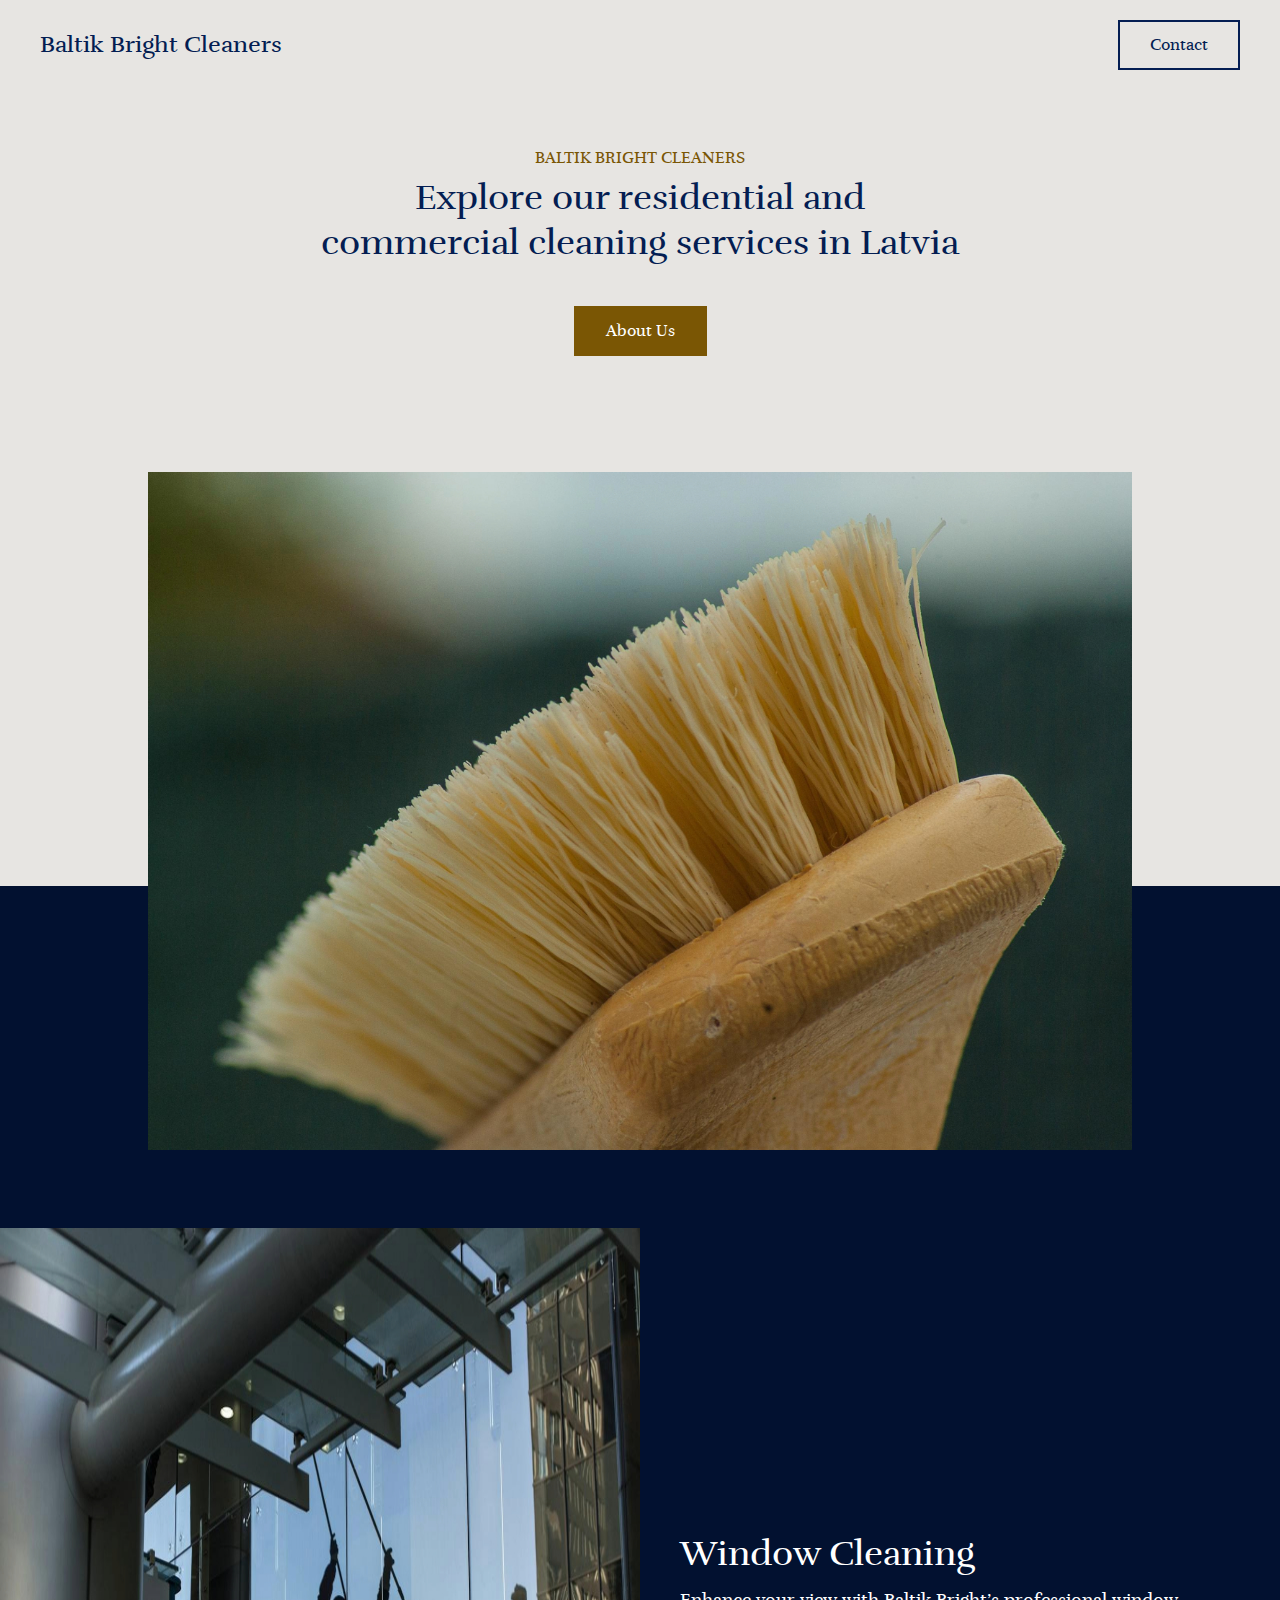
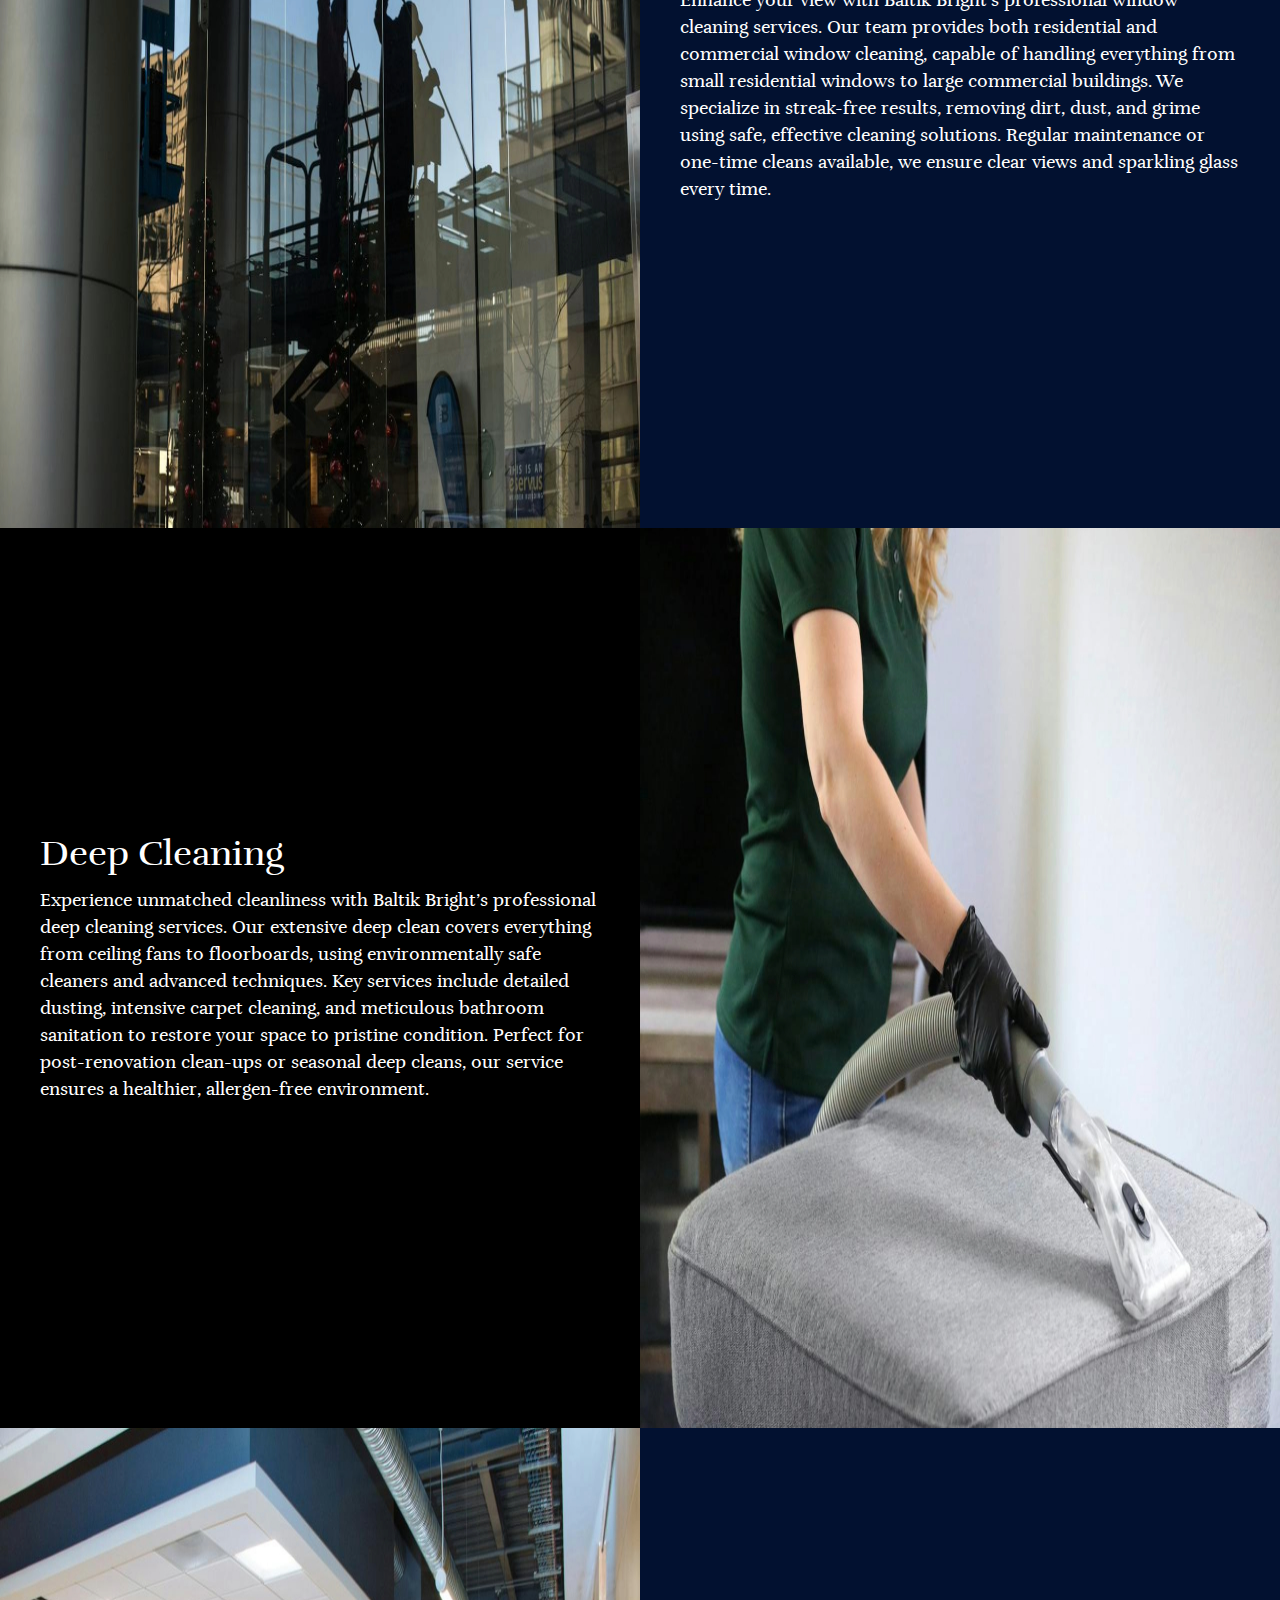
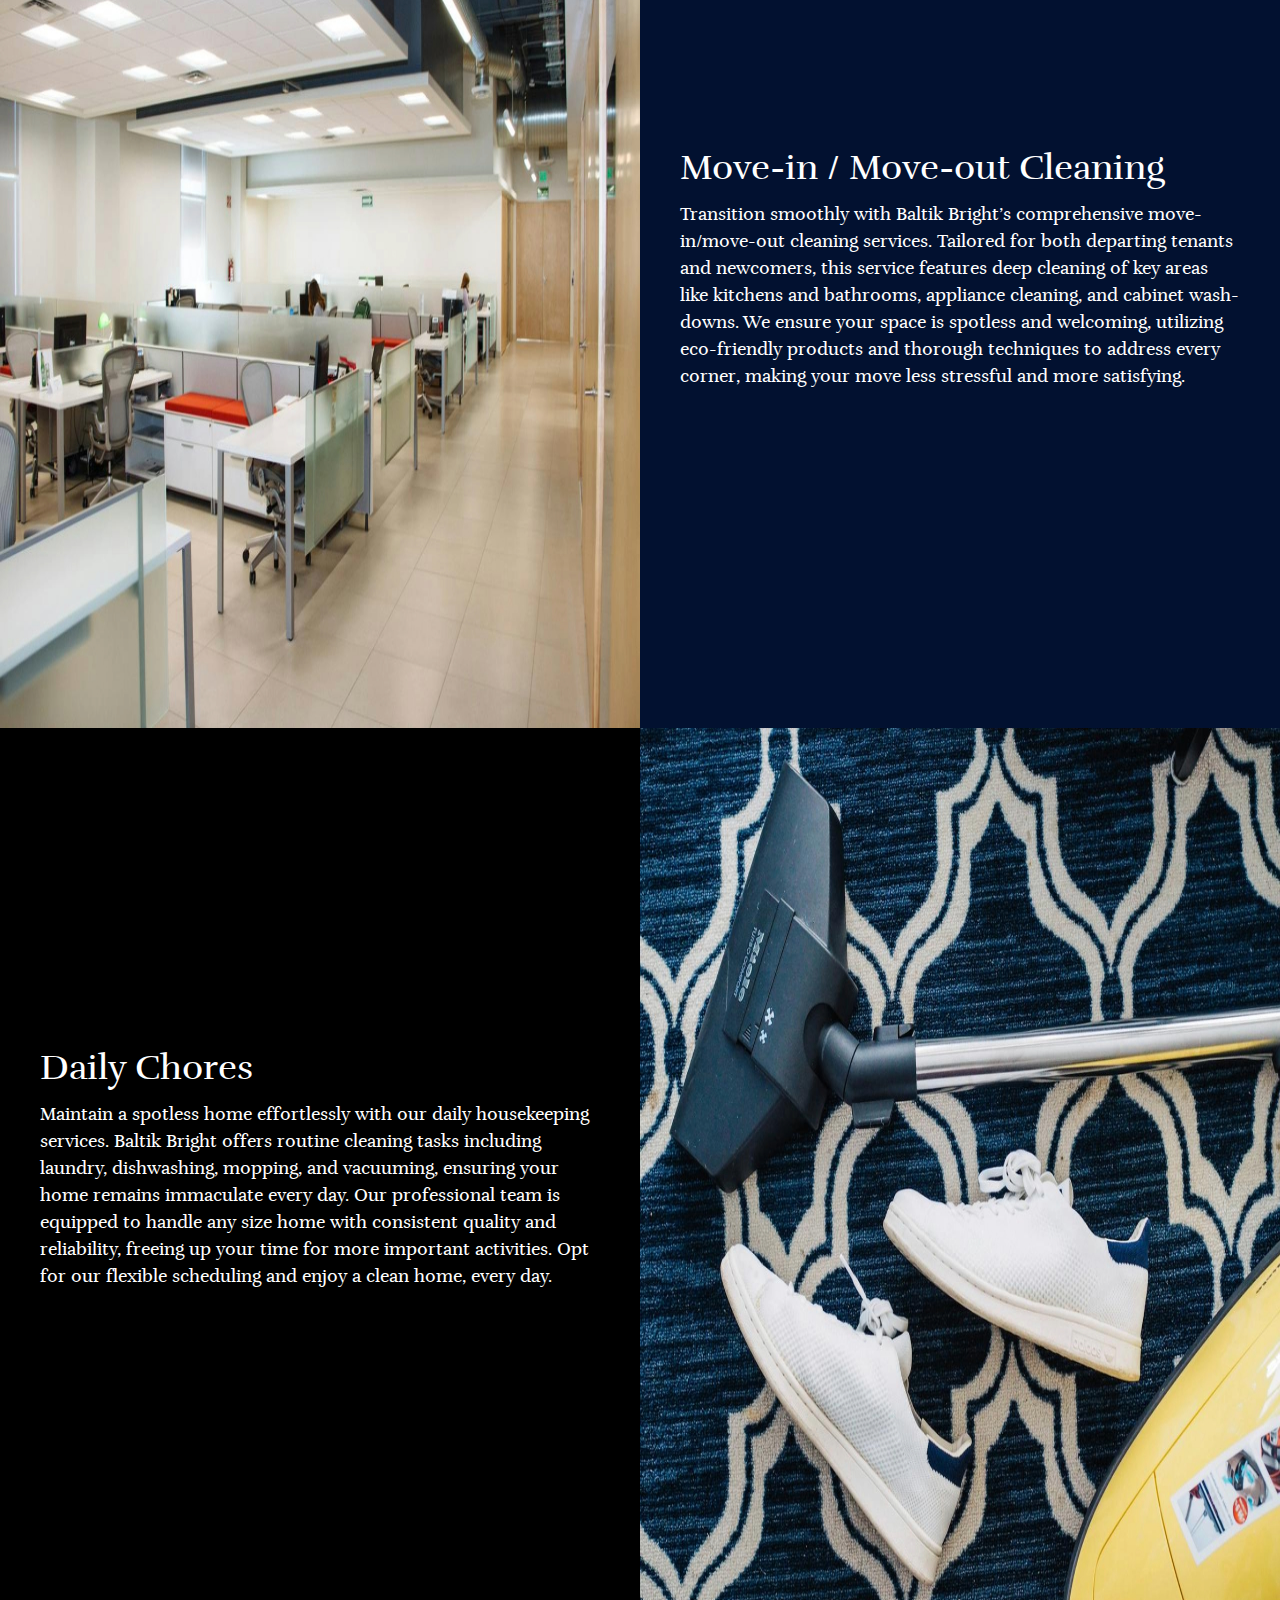
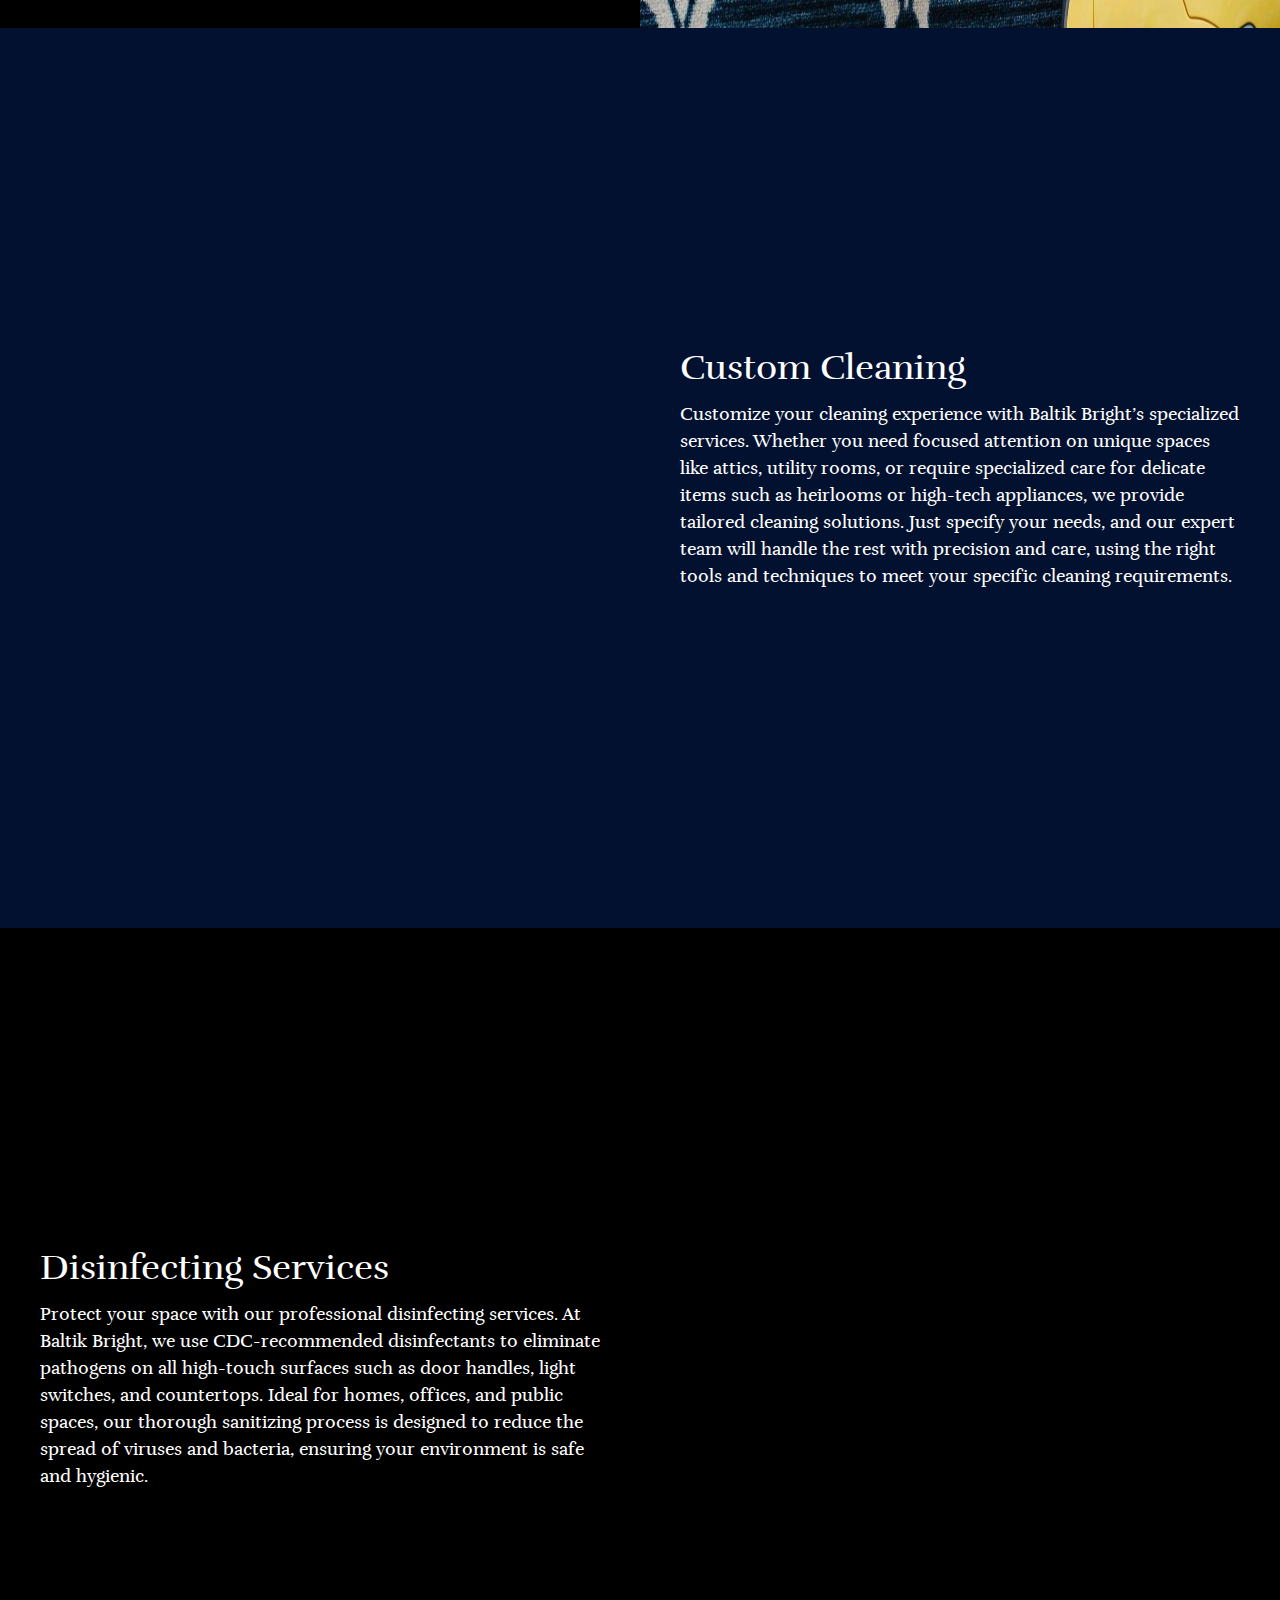
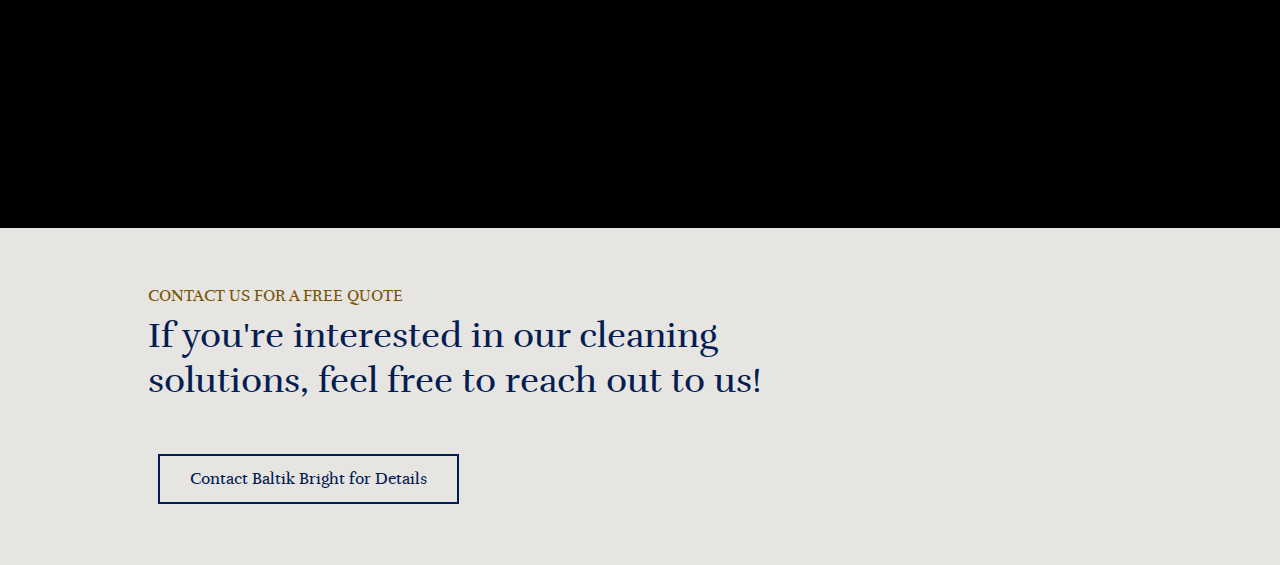
==== index.html @ 41fa0182 "complete rework of selected target page" ====
<!DOCTYPE html>
<html lang="en">
<head>
  <meta http-equiv="Content-Type" content="text/html; charset=UTF-8">
  <meta http-equiv="X-UA-Compatible" content="IE=edge">
  <meta http-equiv="Content-Language" content="en">
  <meta name="viewport" content="width=device-width">
  <meta content="origin-when-cross-origin" name="referrer">
  <title>Baltik Bright Cleaners | Professional Cleaning Services in Latvia</title>
  <meta name="title" content="Baltik Bright Cleaners | Professional Cleaning Services in Latvia">
  <script src="https://code.jquery.com/jquery-3.7.1.min.js"
  integrity="sha256-/JqT3SQfawRcv/BIHPThkBvs0OEvtFFmqPF/lYI/Cxo=" crossorigin="anonymous"></script>
  <link rel="preload" href="./assets/css/site.css" as="style" />
  <link rel="stylesheet" href="./assets/css/site.css">
  <link rel="icon" href="./assets/favicon.ico" type="image/x-icon" />
  <script defer src="./assets/js/site.js"></script>
  <meta name="google-site-verification" content="8Gjy93G_Ym1bhTqRENPbor1bD1N_8mtIC3icTeVV71g" />
</head>
<body class="has-fixed-nav is-banner-in">
  <div id="sb-navigation" class="">
    <section
      class="sb-section sb-section-opt-light option-nav-shadow option-nav-link-hover-minimal option-nav-fixed option-nav-links-display-right optio-button-none"
      style="transform: none; top: 0px;">

      <div class="container-fluid sb-container-fluid sb-container">
        <div class="row sb-row sb-row-opt-padding-top-none sb-row-opt-padding-bottom-none sb-row-opt-center">
          <div class="sb-column col-xs-12 col-sm-12 col-md-12 col-lg-12 col-xl-12 col-xs-offset-0 col-sm-offset-0 col-md-offset-0 col-lg-offset-0 col-xl-offset-0 sb-component-simple-top-nav">
            <div class="sb-column-content ">
              <div class="wrapper sb-top-header items-can-collapse">
                <a class="sb-top-header__brand brand" href="./" rel="nofollow">Baltik Bright Cleaners</a>

                <nav aria-label="Main" class="sb-top-header__nav sb-nav">
                  <ul class="sb-nav__list">
                    <li class="sb-nav__item sb-nav__btn  ">
                      <a class=" sb-link sb-button sb-button--nav " href="./contact" target="" rel="nofollow">Contact</a>
                    </li>
                  </ul>
                </nav>
              </div>
            </div>
          </div>
        </div>
      </div>
    </section>
  </div>
  <div id="sb-page-structure">
    <section id="home" class="sb-section sb-section-opt-light has-background option-section-hero option-width-8col option-order-title-subtitle-text-cta-image option-align-center option-section-background-overlay-30-bottom option-section-background-hide option-imagesize-lg option-image-width-12col option-imagecrop-rectangle-landscape-half">
      <div class="sb-background baltik-bg"></div>
      <div class="container sb-container-fixed sb-container">
        <div class="row sb-row sb-row-opt-padding-top-large sb-row-opt-padding-bottom-large sb-row-opt-center">
          <div class="sb-column col-xs-12 col-sm-12 col-md-12 col-lg-12 col-xl-12 col-xs-offset-0 col-sm-offset-0 col-md-offset-0 col-lg-offset-0 col-xl-offset-0 sb-component-text-image-vertical">
            <div class="sb-column-content ">
              <p></p>
              <div class="sb-text-image-vertical sb-section-alignable">
                <div class="sb-text-image-vertical__content">
                  <div class="sb-section-title option-width sb-text-image-vertical__content-title aos-init aos-animate">Baltik Bright Cleaners</div>
                  <h1 class="sb-section-subtitle option-width sb-text-image-vertical__content-subtitle aos-init aos-animate">
                    Explore our residential and commercial cleaning services in Latvia
                  </h1>
                  <img class="testing aos-init aos-animate"
                  alt="Up-close of bristles on a wooden brush"
                  loading="lazy"
                  src="./assets/img/brush-1600.webp"
                  srcset="
                  ./assets/img/brush-375.webp 375w,
                  ./assets/img/brush-640.webp 640w,
                  ./assets/img/brush-768.webp 768w,
                  ./assets/img/brush-1024.webp 1024w,
                  ./assets/img/brush-1366.webp 1366w,
                  ./assets/img/brush-1600.webp 1600w
                  ">
                  </img>

                  <div class="sb-text-image-vertical__content-cta">
                    <div class="sb-cta-wrapper sb-section-alignable ">
                      <span class="aos-init aos-animate">
                        <a class="sb-cta-wrapper__btn sb-button sb-button--primary" href="./about" rel=" " target="">
                          About Us
                        </a>
                      </span>
                    </div>
                  </div>
                </div>
              </div>
            </div>
          </div>
        </div>
      </div>
    </section>
    <section id="window-cleaning"
      class="sb-section sb-section-opt-dark option-align-left option-section-background-hide sb-split-text-image-section option-image-width-6col option-width-12col"
      style="min-height: 100vh;">
      <div class="container-fluid sb-container-fluid sb-container">
        <div class="row sb-row sb-row-opt-padding-top-none sb-row-opt-padding-bottom-none sb-row-opt-center">
          <div
            class="sb-column col-xs-12 col-sm-12 col-md-12 col-lg-12 col-xl-12 col-xs-offset-0 col-sm-offset-0 col-md-offset-0 col-lg-offset-0 col-xl-offset-0 sb-component-split-text-image">
            <div class="sb-column-content ">
              <p>
              </p>
              <div class="sb-split-text-image">
                <div class="sb-split-text-image__content">
                  <div class="sb-split-text-image__body option-width sb-section-alignable">
                    <h2 class="sb-subtitle sb-split-text-image__content-subtitle">
                      Window Cleaning
                    </h2>
                    <div class="sb-split-text-image__content-paragraph">
                      <p>Enhance your view with Baltik Bright’s professional window cleaning services. Our team provides both residential and commercial window cleaning, capable of handling everything from small residential windows to large commercial buildings. We specialize in streak-free results, removing dirt, dust, and grime using safe, effective cleaning solutions. Regular maintenance or one-time cleans available, we ensure clear views and sparkling glass every time.
                      </p>
                    </div>
                    <div class="sb-cta-wrapper sb-section-alignable sb-btn-full-width">
                    </div>
                  </div>
                </div>
                <div class="sb-split-text-image__image">
                  <img class="card-img"
                  alt="Window cleaners working on a suspended platform outside a modern glass building"
                  loading="lazy"
                  src="./assets/img/window-1600.webp"
                  srcset="
                  ./assets/img/window-375.webp 375w,
                  ./assets/img/window-640.webp 640w,
                  ./assets/img/window-768.webp 768w,
                  ./assets/img/window-1024.webp 1024w,
                  ./assets/img/window-1366.webp 1366w,
                  ./assets/img/window-1600.webp 1600w
                  ">
                </div>
              </div>
            </div>
          </div>
        </div>
      </div>
    </section>
    <section id="deep-cleaning"
      class="sb-section sb-section-opt-dark option-align-left option-section-background-hide sb-split-text-image-section option-image-width-6col option-width-12col"
      style="min-height: 100vh;">
      <div class="container-fluid sb-container-fluid sb-container">
        <div class="row sb-row sb-row-opt-padding-top-none sb-row-opt-padding-bottom-none sb-row-opt-center">
          <div
            class="sb-column col-xs-12 col-sm-12 col-md-12 col-lg-12 col-xl-12 col-xs-offset-0 col-sm-offset-0 col-md-offset-0 col-lg-offset-0 col-xl-offset-0 sb-component-split-text-image">
            <div class="sb-column-content ">
              <p>
              </p>
              
              <div class="sb-split-text-image__image">
                <img class="card-img"
                  alt="Woman vacuuming a gray ottoman with a handheld upholstery cleaner"
                  loading="lazy"
                  src="./assets/img/upholstery-375.webp"
                  srcset="
                  ./assets/img/upholstery-375.webp 375w,
                  ./assets/img/upholstery-640.webp 640w,
                  ./assets/img/upholstery-768.webp 768w,
                  ./assets/img/upholstery-1024.webp 1024w,
                  ./assets/img/upholstery-1366.webp 1366w,
                  ./assets/img/upholstery-1600.webp 1600w,
                  ./assets/img/upholstery-1920.webp 1920w
                  ">
              </div>
              <div class="sb-split-text-image">
                <div class="sb-split-text-image__content">
                  <div class="sb-split-text-image__body option-width sb-section-alignable">
                    <h2 class="sb-subtitle sb-split-text-image__content-subtitle">
                      Deep Cleaning
                    </h2>
                    <div class="sb-split-text-image__content-paragraph">
                      <p>
                        Experience unmatched cleanliness with Baltik Bright’s professional deep cleaning services. Our extensive deep clean covers everything from ceiling fans to floorboards, using environmentally safe cleaners and advanced techniques. Key services include detailed dusting, intensive carpet cleaning, and meticulous bathroom sanitation to restore your space to pristine condition. Perfect for post-renovation clean-ups or seasonal deep cleans, our service ensures a healthier, allergen-free environment.
                      </p>
                    </div>
                    <div class="sb-cta-wrapper sb-section-alignable sb-btn-full-width">
                    </div>
                  </div>
                </div>
              </div>
            </div>
          </div>
        </div>
      </div>
    </section>
    <section id="move-cleaning"
      class="sb-section sb-section-opt-dark option-align-left option-section-background-hide sb-split-text-image-section option-image-width-6col option-width-12col"
      style="min-height: 100vh;">
      <div class="container-fluid sb-container-fluid sb-container">
        <div class="row sb-row sb-row-opt-padding-top-none sb-row-opt-padding-bottom-none sb-row-opt-center">
          <div
            class="sb-column col-xs-12 col-sm-12 col-md-12 col-lg-12 col-xl-12 col-xs-offset-0 col-sm-offset-0 col-md-offset-0 col-lg-offset-0 col-xl-offset-0 sb-component-split-text-image">
            <div class="sb-column-content ">
              <p>
              </p>
              <div class="sb-split-text-image">
                <div class="sb-split-text-image__content">
                  <div class="sb-split-text-image__body option-width sb-section-alignable">
                    <h2 class="sb-subtitle sb-split-text-image__content-subtitle">
                      Move-in / Move-out Cleaning
                    </h2>
                    <div class="sb-split-text-image__content-paragraph">
                      <p>
                        Transition smoothly with Baltik Bright’s comprehensive move-in/move-out cleaning services. Tailored for both departing tenants and newcomers, this service features deep cleaning of key areas like kitchens and bathrooms, appliance cleaning, and cabinet wash-downs. We ensure your space is spotless and welcoming, utilizing eco-friendly products and thorough techniques to address every corner, making your move less stressful and more satisfying.
                      </p>
                    </div>
                    <div class="sb-cta-wrapper sb-section-alignable sb-btn-full-width">
                    </div>
                  </div>
                </div>
                <div class="sb-split-text-image__image">
                  <img class="card-img"
                  alt="Office environment with desks, computers, and chairs"
                  loading="lazy"
                  src="./assets/img/office-375.webp"
                  srcset="
                  ./assets/img/office-375.webp 375w,
                  ./assets/img/office-640.webp 640w,
                  ./assets/img/office-768.webp 768w,
                  ./assets/img/office-1024.webp 1024w,
                  ./assets/img/office-1366.webp 1366w,
                  ./assets/img/office-1600.webp 1600w,
                  ./assets/img/office-1920.webp 1920w
                  ">
                </div>
              </div>
            </div>
          </div>
        </div>
      </div>
    </section>
    <section id="daily-chores"
      class="sb-section sb-section-opt-dark option-align-left option-section-background-hide sb-split-text-image-section option-image-width-6col option-width-12col"
      style="min-height: 100vh;">
      <div class="container-fluid sb-container-fluid sb-container">
        <div class="row sb-row sb-row-opt-padding-top-none sb-row-opt-padding-bottom-none sb-row-opt-center">
          <div
            class="sb-column col-xs-12 col-sm-12 col-md-12 col-lg-12 col-xl-12 col-xs-offset-0 col-sm-offset-0 col-md-offset-0 col-lg-offset-0 col-xl-offset-0 sb-component-split-text-image">
            <div class="sb-column-content ">
              <p>
              </p>
              <div class="sb-split-text-image__image">
                <img class="card-img"
                  alt="Vacuum cleaner nozzle over a patterned carpet next to white sneakers"
                  loading="lazy"
                  src="./assets/img/carpet-375.webp"
                  srcset="
                  ./assets/img/carpet-375.webp 375w,
                  ./assets/img/carpet-640.webp 640w,
                  ./assets/img/carpet-768.webp 768w,
                  ./assets/img/carpet-1024.webp 1024w,
                  ./assets/img/carpet-1366.webp 1366w,
                  ./assets/img/carpet-1600.webp 1600w,
                  ./assets/img/carpet-1920.webp 1920w
                  ">
              </div>
              <div class="sb-split-text-image">
                <div class="sb-split-text-image__content">
                  <div class="sb-split-text-image__body option-width sb-section-alignable">
                    <h2 class="sb-subtitle sb-split-text-image__content-subtitle">
                      Daily Chores
                    </h2>
                    <div class="sb-split-text-image__content-paragraph">
                      <p>
                        Maintain a spotless home effortlessly with our daily housekeeping services. Baltik Bright offers routine cleaning tasks including laundry, dishwashing, mopping, and vacuuming, ensuring your home remains immaculate every day. Our professional team is equipped to handle any size home with consistent quality and reliability, freeing up your time for more important activities. Opt for our flexible scheduling and enjoy a clean home, every day.
                      </p>
                    </div>
                    <div class="sb-cta-wrapper sb-section-alignable sb-btn-full-width">
                    </div>
                  </div>
                </div>
              </div>
            </div>
          </div>
        </div>
      </div>
    </section>
    <section id="custom-cleaning"
      class="sb-section sb-section-opt-dark option-align-left option-section-background-hide sb-split-text-image-section option-image-width-6col option-width-12col"
      style="min-height: 100vh;">
      <div class="container-fluid sb-container-fluid sb-container">
        <div class="row sb-row sb-row-opt-padding-top-none sb-row-opt-padding-bottom-none sb-row-opt-center">
          <div
            class="sb-column col-xs-12 col-sm-12 col-md-12 col-lg-12 col-xl-12 col-xs-offset-0 col-sm-offset-0 col-md-offset-0 col-lg-offset-0 col-xl-offset-0 sb-component-split-text-image">
            <div class="sb-column-content ">
              <p>
              </p>
              <div class="sb-split-text-image">
                <div class="sb-split-text-image__content">
                  <div class="sb-split-text-image__body option-width sb-section-alignable">
                    <h2 class="sb-subtitle sb-split-text-image__content-subtitle">
                      Custom Cleaning
                    </h2>
                    <div class="sb-split-text-image__content-paragraph">
                      <p>
                        Customize your cleaning experience with Baltik Bright’s specialized services. Whether you need focused attention on unique spaces like attics, utility rooms, or require specialized care for delicate items such as heirlooms or high-tech appliances, we provide tailored cleaning solutions. Just specify your needs, and our expert team will handle the rest with precision and care, using the right tools and techniques to meet your specific cleaning requirements.
                      </p>
                    </div>
                    <div class="sb-cta-wrapper sb-section-alignable sb-btn-full-width">
                    </div>
                  </div>
                </div>
                <div class="sb-split-text-image__image">
                  <img class="card-img"
                  alt="Modern kitchen with cabinets, cookware on open shelves, and a large window"
                  loading="lazy"
                  src="./assets/img/kitchen-375.webp"
                  srcset="
                  ./assets/img/kitchen-375.webp 375w,
                  ./assets/img/kitchen-640.webp 640w,
                  ./assets/img/kitchen-768.webp 768w,
                  ./assets/img/kitchen-1024.webp 1024w,
                  ./assets/img/kitchen-1366.webp 1366w,
                  ./assets/img/kitchen-1600.webp 1600w,
                  ./assets/img/kitchen-1920.webp 1920w
                  ">
                </div>
              </div>
            </div>
          </div>
        </div>
      </div>
    </section>
    <section id="disinfecting-services"
      class="sb-section sb-section-opt-dark option-align-left option-section-background-hide sb-split-text-image-section option-image-width-6col option-width-12col"
      style="min-height: 100vh;">
      <div class="container-fluid sb-container-fluid sb-container">
        <div class="row sb-row sb-row-opt-padding-top-none sb-row-opt-padding-bottom-none sb-row-opt-center">
          <div
            class="sb-column col-xs-12 col-sm-12 col-md-12 col-lg-12 col-xl-12 col-xs-offset-0 col-sm-offset-0 col-md-offset-0 col-lg-offset-0 col-xl-offset-0 sb-component-split-text-image">
            <div class="sb-column-content ">
              <p>
              </p>
              <div class="sb-split-text-image__image">
                  <img class="card-img"
                  alt="Hand in pink rubber glove holding a yellow spray bottle"
                  loading="lazy"
                  src="./assets/img/spray-bottle-375.webp"
                  srcset="
                  ./assets/img/spray-bottle-375.webp 375w,
                  ./assets/img/spray-bottle-640.webp 640w,
                  ./assets/img/spray-bottle-768.webp 768w,
                  ./assets/img/spray-bottle-1024.webp 1024w,
                  ./assets/img/spray-bottle-1366.webp 1366w,
                  ./assets/img/spray-bottle-1600.webp 1600w,
                  ./assets/img/spray-bottle-1920.webp 1920w
                  ">
              </div>
              <div class="sb-split-text-image">
                <div class="sb-split-text-image__content">
                  <div class="sb-split-text-image__body option-width sb-section-alignable">
                    <h2 class="sb-subtitle sb-split-text-image__content-subtitle">
                      Disinfecting Services
                    </h2>
                    <div class="sb-split-text-image__content-paragraph">
                      <p>
                        Protect your space with our professional disinfecting services. At Baltik Bright, we use CDC-recommended disinfectants to eliminate pathogens on all high-touch surfaces such as door handles, light switches, and countertops. Ideal for homes, offices, and public spaces, our thorough sanitizing process is designed to reduce the spread of viruses and bacteria, ensuring your environment is safe and hygienic.
                      </p>
                    </div>
                    <div class="sb-cta-wrapper sb-section-alignable sb-btn-full-width">
                    </div>
                  </div>
                </div>
              </div>
            </div>
          </div>
        </div>
      </div>
    </section>
    <section id="contact-cta-section"
      class="sb-section sb-section-opt-light option-mobile-align-icons-left option-align-left option-section-hero option-align-icons-right">
      <div class="container sb-container-fixed sb-container">
        <div class="row sb-row sb-row-opt-padding-top-large sb-row-opt-padding-bottom-large sb-row-opt-center">
          <div
            class="sb-column col-xs-12 col-sm-12 col-md-6 col-lg-6 col-xl-6 col-xs-offset-0 col-sm-offset-0 col-md-offset-0 col-lg-offset-0 col-xl-offset-0 sb-component-">
            <div class="sb-column-content ">
              <div
                class="row sb-row sb-row-opt-padding-top-none sb-row-opt-padding-bottom-none sb-row-opt-center sb-row-opt-no-component-padding">
                <div
                  class="sb-column col-xs-12 col-sm-12 col-md-12 col-lg-12 col-xl-12 col-xs-offset-0 col-sm-offset-0 col-md-offset-0 col-lg-offset-0 col-xl-offset-0 sb-component-section-title">
                  <div class="sb-column-content ">
                    <div style="display: none;"></div>
                    <div class="sb-section-title sb-section-alignable option-width aos-init aos-animate">Contact us for
                      a free quote</div>
                  </div>
                </div>
              </div>

              <div
                class="row sb-row sb-row-opt-padding-top-none sb-row-opt-padding-bottom-none sb-row-opt-center sb-row-opt-no-component-padding">
                <div
                  class="sb-column col-xs-12 col-sm-12 col-md-12 col-lg-12 col-xl-12 col-xs-offset-0 col-sm-offset-0 col-md-offset-0 col-lg-offset-0 col-xl-offset-0 sb-component-section-subtitle">
                  <div class="sb-column-content ">
                    <div class="sb-section-subtitle sb-section-alignable option-width aos-init aos-animate">
                      If you're interested in our cleaning solutions, feel free to reach out to us!
                    </div>
                  </div>
                </div>
              </div>

              <div
                class="row sb-row sb-row-opt-padding-top-none sb-row-opt-padding-bottom-none sb-row-opt-center sb-row-opt-no-component-padding">
                <div
                  class="sb-column col-xs-12 col-sm-12 col-md-12 col-lg-12 col-xl-12 col-xs-offset-0 col-sm-offset-0 col-md-offset-0 col-lg-offset-0 col-xl-offset-0 sb-component-paragraph">
                  <div class="sb-column-content ">
                    <div class="sb-paragraph option-width sb-section-alignable aos-init aos-animate">
                    </div>
                  </div>
                </div>
              </div>

              <div
                class="row sb-row sb-row-opt-padding-top-none sb-row-opt-padding-bottom-none sb-row-opt-center sb-row-opt-no-component-padding">
                <div
                  class="sb-column col-xs-12 col-sm-12 col-md-12 col-lg-12 col-xl-12 col-xs-offset-0 col-sm-offset-0 col-md-offset-0 col-lg-offset-0 col-xl-offset-0 sb-component-call-to-action">
                  <div class="sb-column-content ">
                    <p>
                    </p>
                    <div class="sb-cta-wrapper sb-section-alignable ">
                      <span class="aos-init aos-animate">
                        <a class="sb-cta-wrapper__btn sb-button sb-button--secondary call-to-action"
                          href="./contact" rel=" " target="">
                          Contact Baltik Bright for Details
                        </a>
                      </span>
                    </div>
                  </div>
                </div>
              </div>
            </div>
          </div>

          <div
            class="sb-column col-xs-12 col-sm-12 col-md-12 col-lg-12 col-xl-12 col-xs-offset-0 col-sm-offset-0 col-md-offset-0 col-lg-offset-0 col-xl-offset-0 sb-component-social-strip">
            <div class="sb-column-content ">
              <p>
              </p>
              <div class="sb-social-strip sb-section-alignable">
              </div>
            </div>
          </div>
        </div>
      </div>
    </section>
  </div>
</body>
</html>
---- assets/css/site.css ----
.testing {
    order: 5;
margin-top: 120px;
    margin-bottom: 20px;
    flex-grow: 1;
    display: flex;
    background-repeat: no-repeat;
    width: 100%;
    position: relative;
display: block;
    overflow: hidden;
margin: 0;
box-sizing: inherit;
    background-size: cover;
    background-position: center;
    margin-block-start: 1em;
    margin-block-end: 1em;
    margin-inline-start: 40px;
    margin-inline-end: 40px;
    unicode-bidi: isolate;
text-align: center;
    line-height: 1.5;
        padding-top: 10%;
display: block;
    content: '';

}

.option-image-padding-none[class*=option-grid-items-background] .items-grid__item-image .option-image,.option-imagecrop-rectangle-landscape .option-image,.option-imagecrop-rectangle-landscape-half .option-image,.option-imagesize-lg .option-image,.sb-row{width:100%}.form__label:hover,button{cursor:pointer}.option-image,.sb-background{background-size:cover;background-position:center}.option-image,svg:not(:root){overflow:hidden}@font-face{font-family:Rufina;font-weight:400 700;src:url("../fonts/rufina-regular-webfont.woff2") format("woff2"),url("../fonts/rufina-bold-webfont.woff2") format("woff2")}@media (min-width:375px){.baltik-bg{background-image:linear-gradient(0deg,rgba(255,255,255,.8),rgba(255,255,255,.7)),url("../img/brush-375.webp")}.baltik-bg-option{background-image:url("../img/brush-375.webp")}}@media (min-width:640px){.baltik-bg{background-image:linear-gradient(0deg,rgba(255,255,255,.8),rgba(255,255,255,.7)),url("../img/brush-640.webp")}.baltik-bg-option{background-image:url("../img/brush-375.webp")}}@media (min-width:768px){.baltik-bg{background-image:linear-gradient(0deg,rgba(255,255,255,.8),rgba(255,255,255,.7)),url("../img/brush-768.webp")}.baltik-bg-option{background-image:url("../img/brush-640.webp")}}@media (min-width:1024px){.baltik-bg{background-image:linear-gradient(0deg,rgba(255,255,255,.8),rgba(255,255,255,.7)),url("../img/brush-1024.webp")}.baltik-bg-option{background-image:url("../img/brush-768.webp")}}@media (min-width:1366px){.baltik-bg{background-image:linear-gradient(0deg,rgba(255,255,255,.8),rgba(255,255,255,.7)),url("../img/brush-1366.webp")}.baltik-bg-option{background-image:url("../img/brush-1024.webp")}}@media (min-width:1600px){.baltik-bg{background-image:linear-gradient(0deg,rgba(255,255,255,.8),rgba(255,255,255,.7)),url("../img/brush-1600.webp")}.baltik-bg-option{background-image:url("../img/brush-1600.webp")}}@media (min-width:1920px){.baltik-bg{background-image:linear-gradient(0deg,rgba(255,255,255,.8),rgba(255,255,255,.7)),url("../img/brush-1920.webp")}.baltik-bg-option{background-image:url("../img/brush-1920.webp")}}.hours-list,.sb-nav__list{list-style-type:none}.sb-row.sb-row-opt-no-component-padding .sb-column{padding:0}.option-image-padding-none[class*=option-grid-items-background] .items-grid__item-image{margin:-20px -20px 20px}.option-image-padding-none[class*=option-grid-items-background] .items-grid__item-image .option-image::after,.option-imagecrop-rectangle-landscape .option-image::after{padding-top:66.66%}.items-grid__subheader{font-size:1.125rem;font-style:normal;font-family:Rufina;font-weight:400;line-height:1.5;letter-spacing:0;text-transform:none}.sb-section-opt-dark .items-grid__item--bg-light .items-grid__description,.sb-section-opt-dark .items-grid__item--bg-light .items-grid__description p,.sb-section-opt-dark .items-grid__item--bg-light .items-grid__subheader,.sb-section-opt-light a,.sb-section-opt-light a:link,.sb-section-opt-light a:visited,.sb-section-opt-light div,.sb-section-opt-light h1,.sb-section-opt-light h2,.sb-section-opt-light input,.sb-section-opt-light p,.sb-section-opt-light span,div,h1,h2,input,p,span{color:#424b5f}.sb-section-opt-dark .items-grid__subheader,.sb-section-opt-dark a,.sb-section-opt-dark a:link,.sb-section-opt-dark a:visited,.sb-section-opt-dark div,.sb-section-opt-dark h2,.sb-section-opt-dark p,.sb-section-opt-dark span{color:#fff}.items-grid__item--bg-light .items-grid__item-body{padding:20px;height:100%}.sb-section-opt-dark .items-grid__item--bg-light .items-grid__item-body,.sb-section-opt-light{background-color:#e7e5e2}.sb-section-opt-dark .items-grid__item--bg-light .items-grid__header,.sb-section-opt-light .brand,.sb-section-opt-light .brand:link,.sb-section-opt-light .brand:visited{color:#041d52}.simple-cards .items-grid__item{display:flex}.simple-cards .items-grid__item-body{border:0;text-align:center;margin:0;padding:20px;display:flex;flex-direction:column;flex:1}.option-align-default .simple-cards .items-grid__item-body{text-align:left}.simple-cards .items-grid__item-image{order:1;margin:0 0 20px}.simple-cards .items-grid__item-image .option-image{margin-left:auto;margin-right:auto}.col-xs-offset-0,.option-align-default .simple-cards .items-grid__item-image .option-image{margin-left:0}.simple-cards .items-grid__description{margin:0 0 20px;width:100%;order:2}.simple-cards__headers .items-grid__header,body,figure{margin:0}.simple-cards__headers{order:3}ol,ul{margin-bottom:1rem}.simple-cards__headers .items-grid__subheader{margin:5px 0 0}.option-card-order-image-header-text .simple-cards .items-grid__item-image{order:1;margin-bottom:20px}.option-card-order-image-header-text .simple-cards .items-grid__description{order:3;margin-bottom:0}.option-card-order-image-header-text .simple-cards .simple-cards__headers{order:2;margin-bottom:20px}/*! normalize.css v3.0.3 | MIT License | github.com/necolas/normalize.css */html{font-family:sans-serif;-ms-text-size-adjust:100%;-webkit-text-size-adjust:100%}figure,footer,nav,section{display:block}a{background-color:transparent}.sb-mobile-nav-btn,.sb-mobile-nav-btn:focus,a:active,a:hover{outline:0}h1{font-size:2em;margin:.67em 0}.contact-form__label:first-of-type,h1,h2,ol,p,ul{margin-top:0}h1,h2,label{margin-bottom:.5rem}img{border:0;vertical-align:middle}button,input,textarea{color:inherit;font:inherit}a,a:link,a:visited,body{font-style:normal;font-family:Rufina;font-weight:400;letter-spacing:0;text-transform:none}button{overflow:visible;text-transform:none;-webkit-appearance:button}button::-moz-focus-inner,input::-moz-focus-inner{border:0;padding:0}input{line-height:normal}input[type=checkbox]{box-sizing:border-box;padding:0}textarea{overflow:auto;resize:vertical}@media print{*,::after,::before{text-shadow:none!important;box-shadow:none!important}a,a:visited{text-decoration:underline}img{page-break-inside:avoid;max-width:100%!important}h2,p{orphans:3;widows:3}h2{page-break-after:avoid}}html{box-sizing:border-box;-webkit-tap-highlight-color:transparent;font-size:16px}.form__label,a,a:link,a:visited,body{font-size:1.125rem}*,::after,::before{box-sizing:inherit}@-moz-viewport{width:device-width}@-ms-viewport{width:device-width}@-o-viewport{width:device-width}@-webkit-viewport{width:device-width}@viewport{width:device-width}body{color:#373a3c;background-color:#fff;line-height:1.5}.contact-details__row,.sb-paragraph,p{margin-bottom:20px}.contact-details__row:last-of-type,.sb-split-text-image__body>:last-child,p:last-of-type{margin-bottom:0}a:focus,a:hover{color:#014c8c}a:focus{outline:dotted thin;outline:-webkit-focus-ring-color auto 5px;outline-offset:-2px}a,button,input,label,textarea{touch-action:manipulation}label{display:inline-block}button:focus{outline:dotted 1px;outline:-webkit-focus-ring-color auto 5px}button,input,textarea{margin:0;line-height:inherit;border-radius:0}.sb-section.has-background+.sb-section>.sb-container::before,.sb-section.has-background>.sb-container::before{display:none!important}.container,.container-fluid{padding-left:20px;padding-right:20px;margin-left:auto;margin-right:auto}@media (min-width:544px){.container{max-width:576px}.col-sm-12{flex:0 0 100%}.col-sm-offset-0{margin-left:0}}@media (min-width:768px){.container{max-width:720px}.col-md-6{flex:0 0 50%}.col-md-12{flex:0 0 100%}.col-md-offset-0{margin-left:0}}.row{display:flex;flex-wrap:wrap;margin-left:-20px;margin-right:-20px}.col-lg-12,.col-md-12,.col-md-6,.col-sm-12,.col-xl-12,.col-xs-12{position:relative;min-height:1px;padding-left:20px;padding-right:20px}.col-xs-12{flex:0 0 100%}@media (min-width:992px){.container{max-width:940px}.col-lg-12{flex:0 0 100%}.col-lg-offset-0{margin-left:0}}@media (min-width:1200px){.container{max-width:1140px}.col-xl-12{flex:0 0 100%}.sb-contact{flex:1 0 50%}.col-xl-offset-0{margin-left:0}}a,a:link,a:visited{line-height:1;color:#424b5f;word-break:break-word;text-decoration:underline}a:focus,a:hover,a:link:focus,a:link:hover,a:visited:focus,a:visited:hover{text-decoration:none}a:focus-visible,a:link:focus-visible,a:visited:focus-visible{outline:Highlight auto 2px;outline:-webkit-focus-ring-color auto 2px;outline-offset:2px}.email{text-transform:lowercase!important}.brand,.brand:link,.brand:visited,.form__label{font-style:normal;font-family:Rufina;letter-spacing:0;text-transform:none}.brand,.brand:link,.brand:visited{font-size:1.5rem;font-weight:900;line-height:1.25;color:#041d52;text-decoration:none}.brand:focus,.brand:hover,.brand:link:focus,.brand:link:hover,.brand:visited:focus,.brand:visited:hover{color:inherit;text-decoration:none}.sb-row-opt-padding-top-large{padding-top:40px}.sb-row-opt-padding-bottom-large{padding-bottom:40px}.form__group--required,.form__input-checkbox-wrapper,.form__label-required,.sb-column,.sb-column-content,.sb-container,.sb-section{position:relative}#sb-navigation,#sb-page-structure{overflow-x:clip}.sb-container{display:flex;flex:100%;align-items:flex-start;flex-direction:column;justify-content:center;padding:0;z-index:200;height:100%}.sb-container-fixed{max-width:1024px}.sb-section{align-items:center;display:flex;flex-direction:row;z-index:auto;padding:20px}.sb-section:first-of-type .sb-container:first-of-type{align-items:center;display:flex;justify-content:center}.sb-section-opt-light:nth-of-type(2n+3){background-color:#dfddd9}.sb-section-opt-dark,.sb-section-opt-light.option-section-background-overlay-30-bottom::before{background-color:#021130}.sb-section-opt-dark:nth-of-type(2n+3){background-color:#000}.option-section-background-overlay-30-bottom::before{display:block;content:'';position:absolute;left:0;right:0;bottom:0;top:70%}.sb-row{align-items:center;margin-left:0;margin-right:0}.sb-background{position:absolute;left:0;top:0;right:0;bottom:0}.form__group--required.form__group--checkbox::after,.option-image img,.option-section-background-hide .sb-background{display:none}.option-width{width:75%}.option-width-8col .option-width{width:66.66667%}.option-width-12col .option-width{width:auto}.sb-section .sb-section-alignable{margin-right:auto;text-align:left;align-self:left;justify-content:flex-start}.sb-section.option-align-left .sb-section-alignable{margin-right:auto;margin-left:0;text-align:left;align-self:left;justify-content:flex-start}.sb-section.option-align-center .sb-section-alignable{margin-left:auto;margin-right:auto;text-align:center;align-self:center;justify-content:center}.sb-button,.sb-button:link,.sb-button:visited{display:inline-flex;align-items:center;justify-content:center;text-align:center;vertical-align:middle;transition:.15s ease-in-out;text-decoration:none;margin:0;min-height:50px;padding:10px 30px;border:2px solid;border-radius:0}.option-align-content-left .items-grid__item,.option-align-left .hours-list__day{text-align:left}.form__input,.form__input-checkbox-wrapper .form__label::before{border-style:solid;border-width:1px;border-radius:2px;display:block}.sb-button:active,.sb-button:focus,.sb-button:hover,.sb-button:link:active,.sb-button:link:focus,.sb-button:link:hover,.sb-button:visited:active,.sb-button:visited:focus,.sb-button:visited:hover{outline:0;box-shadow:none;text-decoration:none}.sb-section-opt-light .sb-button--nav:focus,.sb-section-opt-light .sb-button--nav:link:focus,.sb-section-opt-light .sb-button--nav:visited:focus,.sb-section-opt-light .sb-button--primary:focus,.sb-section-opt-light .sb-button--primary:link:focus,.sb-section-opt-light .sb-button--primary:visited:focus,.sb-section-opt-light .sb-button--secondary:focus,.sb-section-opt-light .sb-button--secondary:link:focus,.sb-section-opt-light .sb-button--secondary:visited:focus{box-shadow:0 0 0 2px #e7e5e2,0 0 0 4px #c08d20}.sb-button--form,.sb-button--form:link,.sb-button--form:visited,.sb-button--nav,.sb-button--nav:link,.sb-button--nav:visited,.sb-button--primary,.sb-button--primary:link,.sb-button--primary:visited,.sb-button--secondary,.sb-button--secondary:link,.sb-button--secondary:visited{font-style:normal;font-weight:700;letter-spacing:0;text-transform:none;border-width:2px;border-radius:0;font-size:1rem;font-family:Rufina}.sb-button--nav,.sb-button--nav:link,.sb-button--nav:visited{line-height:1}@media (max-width:991px){.items-grid__subheader,body{font-size:1rem;font-style:normal;font-family:Rufina;font-weight:400;line-height:1.5;letter-spacing:0;text-transform:none}.brand,.brand:link,.brand:visited,.sb-button--nav,.sb-button--nav:link,.sb-button--nav:visited{font-style:normal;font-family:Rufina;font-weight:700;line-height:1.25;letter-spacing:0;text-transform:none}.hidden-md-down{display:none!important}a,a:link,a:visited{font-size:1rem;font-style:normal;font-family:Rufina;font-weight:400;line-height:1;letter-spacing:0;text-transform:none}.brand,.brand:link,.brand:visited{font-size:1.125rem}.sb-button--nav,.sb-button--nav:link,.sb-button--nav:visited{font-size:1rem}}@media (max-width:767px){.items-grid__subheader,a,a:link,a:visited,body{font-size:1rem;font-weight:400}.items-grid__subheader,body{font-style:normal;font-family:Rufina;line-height:1.5;letter-spacing:0;text-transform:none}.brand,.brand:link,.brand:visited,.sb-button--nav,.sb-button--nav:link,.sb-button--nav:visited,a,a:link,a:visited{font-style:normal;font-family:Rufina;line-height:1.25;letter-spacing:0;text-transform:none}.hidden-sm-down{display:none!important}.brand,.brand:link,.brand:visited{font-size:1.25rem;font-weight:900}.sb-row-opt-padding-top-large{padding-top:10px}.sb-row-opt-padding-bottom-large{padding-bottom:10px}.option-width{width:100%}.option-width-12col .option-width,.option-width-8col .option-width{width:auto}.sb-section.option-align-left .sb-cta-wrapper{align-items:flex-start}.sb-section.option-align-center .sb-cta-wrapper{align-items:center}.sb-section.option-align-center .sb-cta-wrapper span{text-align:center}.sb-button--nav,.sb-button--nav:link,.sb-button--nav:visited{font-size:1rem;font-weight:700}}.sb-section-opt-light .sb-button--nav,.sb-section-opt-light .sb-button--nav:link,.sb-section-opt-light .sb-button--nav:visited{color:#041d52;border-color:#041d52;background-color:transparent}.sb-section-opt-light .sb-button--nav:hover,.sb-section-opt-light .sb-button--nav:link:hover,.sb-section-opt-light .sb-button--nav:visited:hover,.sb-section-opt-light .sb-button--primary,.sb-section-opt-light .sb-button--primary:link,.sb-section-opt-light .sb-button--primary:visited{color:#fff;border-color:#7a5604;background-color:#7a5604}.sb-section-opt-light .sb-button--nav:active,.sb-section-opt-light .sb-button--nav:focus,.sb-section-opt-light .sb-button--nav:link:active,.sb-section-opt-light .sb-button--nav:link:focus,.sb-section-opt-light .sb-button--nav:visited:active,.sb-section-opt-light .sb-button--nav:visited:focus{color:#fff;border-color:#c08d20;background-color:#c08d20}.sb-button--primary,.sb-button--primary:link,.sb-button--primary:visited{line-height:1}@media (max-width:991px){.sb-button--primary,.sb-button--primary:link,.sb-button--primary:visited{font-size:1rem;font-style:normal;font-family:Rufina;font-weight:700;line-height:1.25;letter-spacing:0;text-transform:none}}@media (max-width:767px){.sb-button--primary,.sb-button--primary:link,.sb-button--primary:visited{font-size:1rem;font-style:normal;font-family:Rufina;font-weight:700;line-height:1.25;letter-spacing:0;text-transform:none}}.sb-section-opt-light .sb-button--primary:hover,.sb-section-opt-light .sb-button--primary:link:hover,.sb-section-opt-light .sb-button--primary:visited:hover{color:#fff;border-color:#684d12;background-color:#684d12}.sb-section-opt-light .sb-button--primary:active,.sb-section-opt-light .sb-button--primary:focus,.sb-section-opt-light .sb-button--primary:link:active,.sb-section-opt-light .sb-button--primary:link:focus,.sb-section-opt-light .sb-button--primary:visited:active,.sb-section-opt-light .sb-button--primary:visited:focus{color:#fff;border-color:#c08d20;background-color:#c08d20}.sb-section-opt-light .sb-button--secondary:hover,.sb-section-opt-light .sb-button--secondary:link:hover,.sb-section-opt-light .sb-button--secondary:visited:hover{color:#fff;border-color:#7a5604;background-color:#7a5604}.sb-button--secondary,.sb-button--secondary:link,.sb-button--secondary:visited{line-height:1}@media (max-width:991px){.sb-button--secondary,.sb-button--secondary:link,.sb-button--secondary:visited{font-size:1rem;font-style:normal;font-family:Rufina;font-weight:700;line-height:1;letter-spacing:0;text-transform:none}}@media (max-width:767px){.sb-button--secondary,.sb-button--secondary:link,.sb-button--secondary:visited{font-size:1rem;font-style:normal;font-family:Rufina;font-weight:700;line-height:1.25;letter-spacing:0;text-transform:none}}.sb-section-opt-light .sb-button--secondary,.sb-section-opt-light .sb-button--secondary:link,.sb-section-opt-light .sb-button--secondary:visited{color:#041d52;border-color:#041d52;background-color:transparent}.sb-section-opt-dark .sb-button--secondary:active,.sb-section-opt-dark .sb-button--secondary:focus,.sb-section-opt-dark .sb-button--secondary:link:active,.sb-section-opt-dark .sb-button--secondary:link:focus,.sb-section-opt-dark .sb-button--secondary:visited:active,.sb-section-opt-dark .sb-button--secondary:visited:focus,.sb-section-opt-light .sb-button--secondary:active,.sb-section-opt-light .sb-button--secondary:focus,.sb-section-opt-light .sb-button--secondary:link:active,.sb-section-opt-light .sb-button--secondary:link:focus,.sb-section-opt-light .sb-button--secondary:visited:active,.sb-section-opt-light .sb-button--secondary:visited:focus{color:#fff;border-color:#c08d20;background-color:#c08d20}.sb-section-opt-dark .sb-button--secondary,.sb-section-opt-dark .sb-button--secondary:link,.sb-section-opt-dark .sb-button--secondary:visited{color:#fff;border-color:#fff;background-color:transparent}.sb-section-opt-dark .sb-button--secondary:hover,.sb-section-opt-dark .sb-button--secondary:link:hover,.sb-section-opt-dark .sb-button--secondary:visited:hover,.sb-section-opt-light .sb-button--form,.sb-section-opt-light .sb-button--form:link,.sb-section-opt-light .sb-button--form:visited{color:#fff;border-color:#7a5604;background-color:#7a5604}.sb-section-opt-dark .sb-button--secondary:focus,.sb-section-opt-dark .sb-button--secondary:link:focus,.sb-section-opt-dark .sb-button--secondary:visited:focus{box-shadow:0 0 0 2px #021130,0 0 0 4px #c08d20}.sb-section-opt-light .sb-button--form:focus,.sb-section-opt-light .sb-button--form:link:focus,.sb-section-opt-light .sb-button--form:visited:focus{box-shadow:0 0 0 2px #e7e5e2,0 0 0 4px #c08d20}.sb-button--form,.sb-button--form:link,.sb-button--form:visited{line-height:1}.sb-section-opt-light .sb-button--form:hover,.sb-section-opt-light .sb-button--form:link:hover,.sb-section-opt-light .sb-button--form:visited:hover{color:#fff;border-color:#684d12;background-color:#684d12}.sb-section-opt-light .sb-button--form:active,.sb-section-opt-light .sb-button--form:focus,.sb-section-opt-light .sb-button--form:link:active,.sb-section-opt-light .sb-button--form:link:focus,.sb-section-opt-light .sb-button--form:visited:active,.sb-section-opt-light .sb-button--form:visited:focus{color:#fff;border-color:#c08d20;background-color:#c08d20}.option-button-none .sb-button:not(.call-to-action):focus-visible,.option-button-none .sb-button:not(.call-to-action):link:focus-visible,.option-button-none .sb-button:not(.call-to-action):visited:focus-visible{outline:Highlight auto 2px;outline:-webkit-focus-ring-color auto 2px;outline-offset:2px}.sb-cta-wrapper{margin:20px -10px 0;display:flex;align-items:center;flex-wrap:wrap}.sb-section-alignable .sb-cta-wrapper{margin-left:-10px!important;margin-right:-10px!important}.sb-cta-wrapper__btn,.sb-cta-wrapper__btn:link,.sb-cta-wrapper__btn:visited{margin:0 10px}.form{margin:0;padding:0}.form__group+.form__group{margin-top:20px}.form__label{font-weight:700;line-height:1.5;display:block;margin:0 0 5px}.form__input,.form__input-checkbox-wrapper .form__label{font-size:1.125rem;margin:0;font-weight:400;line-height:1.25;text-transform:none;font-style:normal;font-family:Rufina;letter-spacing:0}.sb-section-opt-light .form__label{color:#041d52}.form__label-required{display:inline-block}.sb-section-opt-light .form__label-required{color:#d0020f}.sb-section-opt-light .form__input,.sb-section-opt-light .form__input-checkbox-wrapper .form__label::before{background-color:#e7e5e2;color:#041d52;border-color:#9b9b99}.form__input{cursor:text;padding:8px 10px;width:100%;outline:0;transition:.15s ease-in-out}.items-grid__description,.items-grid__header{font-family:Rufina;font-style:normal;letter-spacing:0;text-transform:none}.form__input:focus{outline-offset:2px;outline-width:2px;outline-style:solid}.sb-section-opt-light .form__input:focus{outline-color:#9b9b99}.form__input-checkbox-wrapper .form__input--checkbox{position:absolute;opacity:0;z-index:-1}.sb-section-opt-light .form__input-checkbox-wrapper .form__input--checkbox:focus+.form__label::before{box-shadow:0 0 0 2px #e7e5e2,0 0 0 4px #9b9b99}.form__input-checkbox-wrapper .form__label{padding-left:25px;min-height:18px;position:relative}.form__input-checkbox-wrapper .form__label::before{content:'';width:18px;height:18px;position:absolute;left:0;top:2px}.form__checkbox-error{display:none;padding-bottom:8px}.sb-section-opt-light .form__checkbox-error{color:#d0020f}.form__input-checkbox-wrapper .form__input--checkbox:checked+.form__label::after{display:block;content:'';width:10px;height:6px;transform:rotate(-45deg);position:absolute;left:4px;top:7px;border-width:0 0 2px 2px;border-style:solid}.sb-section-opt-light .form__input-checkbox-wrapper .form__input--checkbox:checked+.form__label::after{border-color:#041d52}.form__input--textarea{min-height:60px}.form .sb-button{margin-top:20px;width:100%}.sb-section-opt-light .contact-details__address svg,.sb-section-opt-light .contact-details__email svg{fill:#424b5f}.b12-form-error{margin-top:10px}.hours-list{padding:0;margin:0 auto 0 0;display:table}.option-align-left .hours-list{margin-left:0;margin-right:auto}.hours-list__item{display:table-row;margin:0;padding:0}.hours-list__dash,.hours-list__day,.hours-list__from,.hours-list__to{display:table-cell}.items-grid__item-image figure,.option-image{display:block}.hours-list__day{padding-right:20px;text-align:left}.hours-list__dash{padding-left:10px;padding-right:10px}.option-image{background-repeat:no-repeat;width:100%;position:relative}.option-image::after{display:block;content:'';padding-top:66.66%}.option-image-width-6col .sb-split-text-image__image{flex:0 0 50%}.option-image-color-hover-revert.sb-section-opt-light .items-grid__item:hover .option-image,.option-image-color-hover-revert.sb-section-opt-light .items-grid__item:hover figure,.option-image-color-hover-revert.sb-section-opt-light .items-grid__item:hover figure img,.option-image-color-hover-revert.sb-section-opt-light .option-image:hover,.option-image-color-hover-revert.sb-section-opt-light figure img:hover,.option-image-color-hover-revert.sb-section-opt-light figure:hover{filter:none;opacity:1}.items-grid{list-style:none;margin:20px -10px 0!important;padding:0;display:flex;flex-direction:row;flex-wrap:wrap;justify-content:flex-start}.option-grid-align-default .items-grid,.sb-section[class*=option-align].option-grid-align-default .items-grid{justify-content:flex-start}.items-grid__item{margin:10px 0;padding-left:10px;padding-right:10px;flex:0 0 100%}.items-grid__header{font-size:1.5rem;font-weight:700;line-height:1.25;margin-top:10px}.sb-section-opt-light .items-grid__header{color:#041d52}.sb-section-opt-dark .items-grid__header{color:#fff}.items-grid__description{font-size:1.125rem;font-weight:400;line-height:1.5;margin-top:10px}.sb-section-opt-light .contact-details a,.sb-section-opt-light .contact-details a:link,.sb-section-opt-light .contact-details a:visited,.sb-section-opt-light .items-grid__description,.sb-section-opt-light .sb-items-grid .items-grid__description{color:#424b5f}.sb-section-opt-dark .items-grid__description,.sb-section-opt-dark .items-grid__description p,.sb-section-opt-dark .sb-section-subtitle,.sb-section-opt-dark .sb-section-title{color:#fff}.option-columns-3col .items-grid .items-grid__item{flex:0 0 33.33333%}.option-items-shadow .items-grid__item-body{box-shadow:0 5px 20px 0 rgba(0,0,0,.15);padding:20px;height:100%}.option-items-shadow-on-hover .items-grid__item-body:hover{box-shadow:0 5px 20px 0 rgba(0,0,0,.15)}.sb-top-header{align-items:center;display:flex;flex-direction:row;justify-content:space-between}.sb-top-header__brand,.sb-top-header__brand:link,.sb-top-header__brand:visited{flex:0 1 100%;display:flex;align-items:center}.sb-nav{max-height:none;clear:none;line-height:inherit;overflow:visible;text-align:right;flex-shrink:0}.sb-nav__list{display:flex;align-items:center;margin:0;padding:0}.sb-nav__item{line-height:1;margin-left:24px;padding:0;position:relative;cursor:pointer}.sb-nav__btn{margin:0 0 0 24px}.sb-section-opt-light .sb-mobile-nav-btn__line,.sb-section-opt-light .sb-mobile-nav-btn__line::after,.sb-section-opt-light .sb-mobile-nav-btn__line::before{background-color:#424b5f}#sb-navigation{transition:background .2s ease-in-out,padding-top .2s ease-in-out;position:relative;z-index:9999;overflow-x:initial}#sb-navigation .sb-container{position:static}.sb-mobile-nav-btn{background:0 0;border:0;margin:0;padding:0;display:none;position:relative;width:30px;height:30px;z-index:1001}.sb-mobile-nav-btn__line,.sb-mobile-nav-btn__line::after,.sb-mobile-nav-btn__line::before{content:'';height:3px;position:absolute;transition:.15s ease-in-out;top:13px;right:0;width:20px}.sb-mobile-nav-btn__line::before{top:-6px}.sb-mobile-nav-btn__line::after{top:6px}.option-button-none .sb-button.sb-button--nav:focus-visible,.option-button-none .sb-button.sb-button--nav:link:focus-visible,.option-button-none .sb-button.sb-button--nav:visited:focus-visible{outline:auto 5px;outline-offset:-2px}.option-collection-title-decoration-arrow .items-grid__item-body:hover .items-grid__header svg path{fill:#7a5604}.sb-items-grid .items-grid__item-body:hover .items-grid__header,.sb-items-grid a.items-grid__item-body:hover .items-grid__header,.sb-section-opt-light .contact-details a:hover,.sb-section-opt-light .contact-details a:link:hover,.sb-section-opt-light .contact-details a:visited:hover,.sb-section-opt-light .sb-section-title{color:#7a5604}.option-card-hover-animation-grow .items-grid__item-body{transform:perspective(1px) translateZ(0);transition-duration:.15s;transition-property:transform}.option-card-hover-animation-grow .items-grid__item-body:active,.option-card-hover-animation-grow .items-grid__item-body:focus,.option-card-hover-animation-grow .items-grid__item-body:hover{position:relative;z-index:10;transform:scale(1.05)}.contact-details__title{font-size:1rem;font-style:normal;font-family:Rufina;font-weight:700;line-height:1.5;letter-spacing:0;text-transform:none;margin-bottom:10px}.sb-section-opt-light .contact-details__title,.sb-section-opt-light .sb-items-grid .items-grid__header,.sb-section-opt-light .sb-section-subtitle{color:#041d52}.sb-section-opt-dark .sb-split-text-image__content-subtitle,.sb-section-opt-dark .sb-split-text-image__content-title{color:#fff}.contact-details__email{display:block;margin-top:10px}@media (max-width:543px){.hidden-xs-down{display:none!important}}.contact-details__address,.contact-details__email{display:flex;align-items:flex-start;gap:10px}.contact-details__address svg,.contact-details__email svg{flex-shrink:0;width:1.25rem;height:1.25rem}.quick-view-container .fancybox-button:focus-visible{outline:currentColor solid 3px}.option-items-shadow .sb-items-grid .items-grid__item-body,.option-items-shadow .sb-items-grid a.items-grid__item-body{padding:0}.quick-view-close:focus-visible{outline:currentColor solid 3px}.sb-text-image-vertical{display:flex;flex-direction:column;justify-content:flex-start}@media (min-width:544px){.option-imagecrop-rectangle-landscape-half .option-image::after{padding-top:50%}.items-grid__header{word-break:break-word;margin-top:20px}}.sb-nav--fixed .option-nav-overlay.sb-section-opt-light,.sb-section-opt-light .sb-items-grid .items-grid__item-body,.sb-section-opt-light .sb-items-grid a.items-grid__item-body,.sb-section-opt-light .sb-nav--fixed{background-color:#e7e5e2}.sb-text-image-vertical__content{display:flex;flex-direction:column;align-items:center;margin:0}.sb-text-image-vertical__content-title{order:1}.sb-text-image-vertical__content-subtitle{order:2}.sb-text-image-vertical__content .option-image{order:3;margin-bottom:20px;flex-grow:1;display:flex}.sb-text-image-vertical__content-cta{margin:20px 0 0;order:5}.option-align-center .sb-text-image-vertical__content{align-items:center;text-align:center}.option-order-title-subtitle-text-cta-image .option-image{order:5;margin-top:120px}.option-order-title-subtitle-text-cta-image .sb-text-image-vertical__content-subtitle{margin:0 0 20px}.option-order-title-subtitle-text-cta-image .sb-text-image-vertical__content-cta{order:4;margin:0}.sb-section-subtitle{font-style:normal;font-family:Rufina;font-weight:400;line-height:1.25;letter-spacing:0;text-transform:none;font-size:2.25rem;margin-bottom:10px;max-width:40em}.sb-section-title,.sb-split-text-image__content-title{font-family:Rufina;font-weight:700;line-height:1;text-transform:uppercase;font-style:normal;letter-spacing:0}.sb-top-header.items-can-collapse .sb-top-header__brand{flex:0 0 auto;display:flex;justify-content:flex-start}.sb-top-header.items-can-collapse .sb-top-header__nav{flex:1 1 0;justify-content:flex-end}.sb-top-header.items-can-collapse .sb-nav__list{display:flex;flex:1;justify-content:flex-end}.sb-top-header.items-can-collapse .sb-nav__list>.sb-nav__item{flex:none}@media (max-width:1032px){.sb-top-header__brand,.sb-top-header__brand:link,.sb-top-header__brand:visited{position:relative;width:calc(100% - 25px);z-index:1001;display:flex;margin-right:20px}.sb-nav__list,.sb-top-header.items-can-collapse .sb-nav__list{display:block}.sb-nav__item{margin:0;padding:10px 0;text-align:left;border-top-width:1px;border-top-style:solid}.sb-section-opt-light .sb-nav__item{border-color:rgba(66,75,95,.5)}.sb-nav__item.sb-nav__btn:not(.option-button-none),.sb-nav__item:first-child{border-top-width:0}.sb-nav__btn{margin:0;padding-top:20px}.sb-nav__btn .sb-button,.sb-nav__btn .sb-button:link,.sb-nav__btn .sb-button:visited{justify-content:end}.sb-mobile-nav-btn{display:block;flex-shrink:0}.sb-top-header.items-can-collapse .sb-top-header__brand{width:auto;flex:0 1 auto;text-align:left;justify-content:flex-start}}.sb-section-title{font-size:1rem;margin-bottom:10px}.sb-split-text-image-section{padding:0;min-height:60vh;align-items:normal!important}.sb-split-text-image-section .sb-column,.sb-split-text-image-section .sb-column-content,.sb-split-text-image-section .sb-container,.sb-split-text-image-section .sb-container:first-of-type,.sb-split-text-image-section .sb-row{height:auto;align-items:normal;justify-content:normal;display:flex;flex:1 1 auto;padding:0}.sb-split-text-image{display:flex;flex:1 1 auto}.sb-split-text-image__content{order:2;padding:40px;display:flex;flex:1 1 50%;flex-direction:column;justify-content:center}.sb-split-text-image__content-title{font-size:1rem;margin:0 0 10px}.sb-split-text-image__content-subtitle{font-size:2.25rem;font-style:normal;font-family:Rufina;font-weight:400;line-height:1.25;letter-spacing:0;text-transform:none;margin:0 0 10px}@media (max-width:991px){.form__label,.sb-button--form,.sb-button--form:link,.sb-button--form:visited{font-size:1rem;font-style:normal;font-family:Rufina;font-weight:700;line-height:1.5;letter-spacing:0;text-transform:none}.form__input,.form__input-checkbox-wrapper .form__label{line-height:1.25;font-size:1rem;font-weight:400;font-style:normal;font-family:Rufina;letter-spacing:0;text-transform:none}.items-grid__description{font-size:1rem;font-style:normal;font-family:Rufina;font-weight:400;line-height:1.5;letter-spacing:0;text-transform:none}.items-grid__header{font-size:1.5rem;font-style:normal;font-family:Rufina;font-weight:700;line-height:1.25;letter-spacing:0;text-transform:none}.contact-details__title{font-size:1.25rem;font-style:normal;font-family:Rufina;font-weight:400;line-height:1.5;letter-spacing:0;text-transform:none}.sb-section-subtitle,.sb-split-text-image__content-subtitle{font-size:2.25rem;font-style:normal;font-family:Rufina;font-weight:400;line-height:1.25;letter-spacing:0;text-transform:none}.sb-section-title,.sb-split-text-image__content-title{font-size:1rem;font-style:normal;font-family:Rufina;font-weight:700;line-height:1;letter-spacing:0;text-transform:uppercase}}.sb-split-text-image__content-paragraph{margin:0 0 20px}.sb-split-text-image__image{order:1;position:relative;display:flex;flex-direction:column;flex:1 1 50%}.sb-split-text-image__image .card-img{width:100%;height:100%}@media (max-width:767px){.form__label,.sb-button--form,.sb-button--form:link,.sb-button--form:visited{font-size:1rem;font-style:normal;font-family:Rufina;font-weight:700;line-height:1.5;letter-spacing:0;text-transform:none}.sb-cta-wrapper{flex-direction:column}.sb-cta-wrapper span{margin-top:10px}.form__input,.form__input-checkbox-wrapper .form__label{font-size:1rem;font-style:normal;font-family:Rufina;font-weight:400;line-height:1.25;letter-spacing:0;text-transform:none}.items-grid__description{font-size:1rem;font-style:normal;font-family:Rufina;font-weight:400;line-height:1.5;letter-spacing:0;text-transform:none}.contact-details__title,.items-grid__header{font-style:normal;font-family:Rufina;font-weight:700;letter-spacing:0;text-transform:none}.option-image-width-6col .sb-split-text-image__image{flex:0 0 100%}.items-grid{margin:20px 0 0!important}.items-grid__header{font-size:1.5rem;line-height:1.25}.option-columns-3col .items-grid .items-grid__item{flex:0 0 100%;padding-left:0;padding-right:0}#sb-navigation{margin:0;position:relative;left:0;top:0;right:0;z-index:9999}.contact-details__title{font-size:1.125rem;line-height:1.5}.contact-details__row:last-of-type{margin-bottom:20px}.contact-details__address svg,.contact-details__email svg{width:1rem;height:1rem;margin-right:8px}.sb-text-image-vertical__content{order:2;margin:0}.option-order-title-subtitle-text-cta-image .option-image{margin-top:40px}.sb-section-subtitle{font-size:2.125rem;font-style:normal;font-family:Rufina;font-weight:400;line-height:1.25;letter-spacing:0;text-transform:none;max-width:100%}.sb-section-title,.sb-split-text-image__content-title{font-size:.875rem;font-weight:700;line-height:1;text-transform:uppercase;font-style:normal;font-family:Rufina;letter-spacing:0}.sb-split-text-image-section{min-height:auto!important;padding:0}.sb-split-text-image{flex-direction:column}.sb-split-text-image__content{flex:1 1 auto}.sb-split-text-image__content-subtitle{font-size:2.125rem;font-style:normal;font-family:Rufina;font-weight:400;line-height:1.25;letter-spacing:0;text-transform:none}.sb-split-text-image__image{flex:1 1 auto!important}.sb-split-text-image__image .card-img{position:static;display:block;width:100%}}.sb-items-grid__content{margin-bottom:40px}.sb-items-grid .items-grid__item-body,.sb-items-grid a.items-grid__item-body{word-break:initial;text-decoration:none;display:flex;flex-direction:column;height:100%;position:relative}.sb-items-grid .items-grid__item-content{padding:20px;flex-grow:1}.sb-items-grid .items-grid__item-image{background-color:transparent;transition:150ms ease-out}.sb-items-grid .items-grid__header{margin-top:0;transition:150ms ease-out}.option-collection-title-decoration-arrow .items-grid__header{display:block;position:relative;text-decoration:none}.option-collection-title-decoration-arrow .items-grid__header svg{transition:150ms ease-out;display:inline-block;vertical-align:middle;transform:translateY(-1px);margin-left:2px;height:.8em}.option-collection-title-decoration-arrow .items-grid__header svg path{fill:currentColor}.option-collection-title-decoration-arrow .items-grid__item-body:hover .items-grid__header svg{transform:translateY(-1px) translateX(4px)}.sb-nav--fixed .option-nav-shadow{box-shadow:0 5px 15px rgba(0,0,0,.15)}.sb-nav--fixed{left:0;margin:0;position:fixed!important;top:0;right:0}.sb-section-opt-dark .sb-nav--fixed{background-color:#021130}.sb-section-opt-accent .sb-nav--fixed{background-color:#7a5604}.sb-nav--fixed .option-nav-overlay{position:fixed}.option-modal-background-dark .quick-view-carousel,.sb-nav--fixed .option-nav-overlay.sb-section-opt-dark,.sb-section-opt-dark .slick-next,.sb-section-opt-dark .slick-next.slick-disabled,.sb-section-opt-dark .slick-prev,.sb-section-opt-dark .slick-prev.slick-disabled{background-color:#021130}.sb-nav--fixed .option-nav-overlay.sb-section-opt-accent{background-color:#7a5604}
---- assets/css/site.css ----
.testing {
    order: 5;
margin-top: 120px;
    margin-bottom: 20px;
    flex-grow: 1;
    display: flex;
    background-repeat: no-repeat;
    width: 100%;
    position: relative;
display: block;
    overflow: hidden;
margin: 0;
box-sizing: inherit;
    background-size: cover;
    background-position: center;
    margin-block-start: 1em;
    margin-block-end: 1em;
    margin-inline-start: 40px;
    margin-inline-end: 40px;
    unicode-bidi: isolate;
text-align: center;
    line-height: 1.5;
        padding-top: 10%;
display: block;
    content: '';

}

.option-image-padding-none[class*=option-grid-items-background] .items-grid__item-image .option-image,.option-imagecrop-rectangle-landscape .option-image,.option-imagecrop-rectangle-landscape-half .option-image,.option-imagesize-lg .option-image,.sb-row{width:100%}.form__label:hover,button{cursor:pointer}.option-image,.sb-background{background-size:cover;background-position:center}.option-image,svg:not(:root){overflow:hidden}@font-face{font-family:Rufina;font-weight:400 700;src:url("../fonts/rufina-regular-webfont.woff2") format("woff2"),url("../fonts/rufina-bold-webfont.woff2") format("woff2")}@media (min-width:375px){.baltik-bg{background-image:linear-gradient(0deg,rgba(255,255,255,.8),rgba(255,255,255,.7)),url("../img/brush-375.webp")}.baltik-bg-option{background-image:url("../img/brush-375.webp")}}@media (min-width:640px){.baltik-bg{background-image:linear-gradient(0deg,rgba(255,255,255,.8),rgba(255,255,255,.7)),url("../img/brush-640.webp")}.baltik-bg-option{background-image:url("../img/brush-375.webp")}}@media (min-width:768px){.baltik-bg{background-image:linear-gradient(0deg,rgba(255,255,255,.8),rgba(255,255,255,.7)),url("../img/brush-768.webp")}.baltik-bg-option{background-image:url("../img/brush-640.webp")}}@media (min-width:1024px){.baltik-bg{background-image:linear-gradient(0deg,rgba(255,255,255,.8),rgba(255,255,255,.7)),url("../img/brush-1024.webp")}.baltik-bg-option{background-image:url("../img/brush-768.webp")}}@media (min-width:1366px){.baltik-bg{background-image:linear-gradient(0deg,rgba(255,255,255,.8),rgba(255,255,255,.7)),url("../img/brush-1366.webp")}.baltik-bg-option{background-image:url("../img/brush-1024.webp")}}@media (min-width:1600px){.baltik-bg{background-image:linear-gradient(0deg,rgba(255,255,255,.8),rgba(255,255,255,.7)),url("../img/brush-1600.webp")}.baltik-bg-option{background-image:url("../img/brush-1600.webp")}}@media (min-width:1920px){.baltik-bg{background-image:linear-gradient(0deg,rgba(255,255,255,.8),rgba(255,255,255,.7)),url("../img/brush-1920.webp")}.baltik-bg-option{background-image:url("../img/brush-1920.webp")}}.hours-list,.sb-nav__list{list-style-type:none}.sb-row.sb-row-opt-no-component-padding .sb-column{padding:0}.option-image-padding-none[class*=option-grid-items-background] .items-grid__item-image{margin:-20px -20px 20px}.option-image-padding-none[class*=option-grid-items-background] .items-grid__item-image .option-image::after,.option-imagecrop-rectangle-landscape .option-image::after{padding-top:66.66%}.items-grid__subheader{font-size:1.125rem;font-style:normal;font-family:Rufina;font-weight:400;line-height:1.5;letter-spacing:0;text-transform:none}.sb-section-opt-dark .items-grid__item--bg-light .items-grid__description,.sb-section-opt-dark .items-grid__item--bg-light .items-grid__description p,.sb-section-opt-dark .items-grid__item--bg-light .items-grid__subheader,.sb-section-opt-light a,.sb-section-opt-light a:link,.sb-section-opt-light a:visited,.sb-section-opt-light div,.sb-section-opt-light h1,.sb-section-opt-light h2,.sb-section-opt-light input,.sb-section-opt-light p,.sb-section-opt-light span,div,h1,h2,input,p,span{color:#424b5f}.sb-section-opt-dark .items-grid__subheader,.sb-section-opt-dark a,.sb-section-opt-dark a:link,.sb-section-opt-dark a:visited,.sb-section-opt-dark div,.sb-section-opt-dark h2,.sb-section-opt-dark p,.sb-section-opt-dark span{color:#fff}.items-grid__item--bg-light .items-grid__item-body{padding:20px;height:100%}.sb-section-opt-dark .items-grid__item--bg-light .items-grid__item-body,.sb-section-opt-light{background-color:#e7e5e2}.sb-section-opt-dark .items-grid__item--bg-light .items-grid__header,.sb-section-opt-light .brand,.sb-section-opt-light .brand:link,.sb-section-opt-light .brand:visited{color:#041d52}.simple-cards .items-grid__item{display:flex}.simple-cards .items-grid__item-body{border:0;text-align:center;margin:0;padding:20px;display:flex;flex-direction:column;flex:1}.option-align-default .simple-cards .items-grid__item-body{text-align:left}.simple-cards .items-grid__item-image{order:1;margin:0 0 20px}.simple-cards .items-grid__item-image .option-image{margin-left:auto;margin-right:auto}.col-xs-offset-0,.option-align-default .simple-cards .items-grid__item-image .option-image{margin-left:0}.simple-cards .items-grid__description{margin:0 0 20px;width:100%;order:2}.simple-cards__headers .items-grid__header,body,figure{margin:0}.simple-cards__headers{order:3}ol,ul{margin-bottom:1rem}.simple-cards__headers .items-grid__subheader{margin:5px 0 0}.option-card-order-image-header-text .simple-cards .items-grid__item-image{order:1;margin-bottom:20px}.option-card-order-image-header-text .simple-cards .items-grid__description{order:3;margin-bottom:0}.option-card-order-image-header-text .simple-cards .simple-cards__headers{order:2;margin-bottom:20px}/*! normalize.css v3.0.3 | MIT License | github.com/necolas/normalize.css */html{font-family:sans-serif;-ms-text-size-adjust:100%;-webkit-text-size-adjust:100%}figure,footer,nav,section{display:block}a{background-color:transparent}.sb-mobile-nav-btn,.sb-mobile-nav-btn:focus,a:active,a:hover{outline:0}h1{font-size:2em;margin:.67em 0}.contact-form__label:first-of-type,h1,h2,ol,p,ul{margin-top:0}h1,h2,label{margin-bottom:.5rem}img{border:0;vertical-align:middle}button,input,textarea{color:inherit;font:inherit}a,a:link,a:visited,body{font-style:normal;font-family:Rufina;font-weight:400;letter-spacing:0;text-transform:none}button{overflow:visible;text-transform:none;-webkit-appearance:button}button::-moz-focus-inner,input::-moz-focus-inner{border:0;padding:0}input{line-height:normal}input[type=checkbox]{box-sizing:border-box;padding:0}textarea{overflow:auto;resize:vertical}@media print{*,::after,::before{text-shadow:none!important;box-shadow:none!important}a,a:visited{text-decoration:underline}img{page-break-inside:avoid;max-width:100%!important}h2,p{orphans:3;widows:3}h2{page-break-after:avoid}}html{box-sizing:border-box;-webkit-tap-highlight-color:transparent;font-size:16px}.form__label,a,a:link,a:visited,body{font-size:1.125rem}*,::after,::before{box-sizing:inherit}@-moz-viewport{width:device-width}@-ms-viewport{width:device-width}@-o-viewport{width:device-width}@-webkit-viewport{width:device-width}@viewport{width:device-width}body{color:#373a3c;background-color:#fff;line-height:1.5}.contact-details__row,.sb-paragraph,p{margin-bottom:20px}.contact-details__row:last-of-type,.sb-split-text-image__body>:last-child,p:last-of-type{margin-bottom:0}a:focus,a:hover{color:#014c8c}a:focus{outline:dotted thin;outline:-webkit-focus-ring-color auto 5px;outline-offset:-2px}a,button,input,label,textarea{touch-action:manipulation}label{display:inline-block}button:focus{outline:dotted 1px;outline:-webkit-focus-ring-color auto 5px}button,input,textarea{margin:0;line-height:inherit;border-radius:0}.sb-section.has-background+.sb-section>.sb-container::before,.sb-section.has-background>.sb-container::before{display:none!important}.container,.container-fluid{padding-left:20px;padding-right:20px;margin-left:auto;margin-right:auto}@media (min-width:544px){.container{max-width:576px}.col-sm-12{flex:0 0 100%}.col-sm-offset-0{margin-left:0}}@media (min-width:768px){.container{max-width:720px}.col-md-6{flex:0 0 50%}.col-md-12{flex:0 0 100%}.col-md-offset-0{margin-left:0}}.row{display:flex;flex-wrap:wrap;margin-left:-20px;margin-right:-20px}.col-lg-12,.col-md-12,.col-md-6,.col-sm-12,.col-xl-12,.col-xs-12{position:relative;min-height:1px;padding-left:20px;padding-right:20px}.col-xs-12{flex:0 0 100%}@media (min-width:992px){.container{max-width:940px}.col-lg-12{flex:0 0 100%}.col-lg-offset-0{margin-left:0}}@media (min-width:1200px){.container{max-width:1140px}.col-xl-12{flex:0 0 100%}.sb-contact{flex:1 0 50%}.col-xl-offset-0{margin-left:0}}a,a:link,a:visited{line-height:1;color:#424b5f;word-break:break-word;text-decoration:underline}a:focus,a:hover,a:link:focus,a:link:hover,a:visited:focus,a:visited:hover{text-decoration:none}a:focus-visible,a:link:focus-visible,a:visited:focus-visible{outline:Highlight auto 2px;outline:-webkit-focus-ring-color auto 2px;outline-offset:2px}.email{text-transform:lowercase!important}.brand,.brand:link,.brand:visited,.form__label{font-style:normal;font-family:Rufina;letter-spacing:0;text-transform:none}.brand,.brand:link,.brand:visited{font-size:1.5rem;font-weight:900;line-height:1.25;color:#041d52;text-decoration:none}.brand:focus,.brand:hover,.brand:link:focus,.brand:link:hover,.brand:visited:focus,.brand:visited:hover{color:inherit;text-decoration:none}.sb-row-opt-padding-top-large{padding-top:40px}.sb-row-opt-padding-bottom-large{padding-bottom:40px}.form__group--required,.form__input-checkbox-wrapper,.form__label-required,.sb-column,.sb-column-content,.sb-container,.sb-section{position:relative}#sb-navigation,#sb-page-structure{overflow-x:clip}.sb-container{display:flex;flex:100%;align-items:flex-start;flex-direction:column;justify-content:center;padding:0;z-index:200;height:100%}.sb-container-fixed{max-width:1024px}.sb-section{align-items:center;display:flex;flex-direction:row;z-index:auto;padding:20px}.sb-section:first-of-type .sb-container:first-of-type{align-items:center;display:flex;justify-content:center}.sb-section-opt-light:nth-of-type(2n+3){background-color:#dfddd9}.sb-section-opt-dark,.sb-section-opt-light.option-section-background-overlay-30-bottom::before{background-color:#021130}.sb-section-opt-dark:nth-of-type(2n+3){background-color:#000}.option-section-background-overlay-30-bottom::before{display:block;content:'';position:absolute;left:0;right:0;bottom:0;top:70%}.sb-row{align-items:center;margin-left:0;margin-right:0}.sb-background{position:absolute;left:0;top:0;right:0;bottom:0}.form__group--required.form__group--checkbox::after,.option-image img,.option-section-background-hide .sb-background{display:none}.option-width{width:75%}.option-width-8col .option-width{width:66.66667%}.option-width-12col .option-width{width:auto}.sb-section .sb-section-alignable{margin-right:auto;text-align:left;align-self:left;justify-content:flex-start}.sb-section.option-align-left .sb-section-alignable{margin-right:auto;margin-left:0;text-align:left;align-self:left;justify-content:flex-start}.sb-section.option-align-center .sb-section-alignable{margin-left:auto;margin-right:auto;text-align:center;align-self:center;justify-content:center}.sb-button,.sb-button:link,.sb-button:visited{display:inline-flex;align-items:center;justify-content:center;text-align:center;vertical-align:middle;transition:.15s ease-in-out;text-decoration:none;margin:0;min-height:50px;padding:10px 30px;border:2px solid;border-radius:0}.option-align-content-left .items-grid__item,.option-align-left .hours-list__day{text-align:left}.form__input,.form__input-checkbox-wrapper .form__label::before{border-style:solid;border-width:1px;border-radius:2px;display:block}.sb-button:active,.sb-button:focus,.sb-button:hover,.sb-button:link:active,.sb-button:link:focus,.sb-button:link:hover,.sb-button:visited:active,.sb-button:visited:focus,.sb-button:visited:hover{outline:0;box-shadow:none;text-decoration:none}.sb-section-opt-light .sb-button--nav:focus,.sb-section-opt-light .sb-button--nav:link:focus,.sb-section-opt-light .sb-button--nav:visited:focus,.sb-section-opt-light .sb-button--primary:focus,.sb-section-opt-light .sb-button--primary:link:focus,.sb-section-opt-light .sb-button--primary:visited:focus,.sb-section-opt-light .sb-button--secondary:focus,.sb-section-opt-light .sb-button--secondary:link:focus,.sb-section-opt-light .sb-button--secondary:visited:focus{box-shadow:0 0 0 2px #e7e5e2,0 0 0 4px #c08d20}.sb-button--form,.sb-button--form:link,.sb-button--form:visited,.sb-button--nav,.sb-button--nav:link,.sb-button--nav:visited,.sb-button--primary,.sb-button--primary:link,.sb-button--primary:visited,.sb-button--secondary,.sb-button--secondary:link,.sb-button--secondary:visited{font-style:normal;font-weight:700;letter-spacing:0;text-transform:none;border-width:2px;border-radius:0;font-size:1rem;font-family:Rufina}.sb-button--nav,.sb-button--nav:link,.sb-button--nav:visited{line-height:1}@media (max-width:991px){.items-grid__subheader,body{font-size:1rem;font-style:normal;font-family:Rufina;font-weight:400;line-height:1.5;letter-spacing:0;text-transform:none}.brand,.brand:link,.brand:visited,.sb-button--nav,.sb-button--nav:link,.sb-button--nav:visited{font-style:normal;font-family:Rufina;font-weight:700;line-height:1.25;letter-spacing:0;text-transform:none}.hidden-md-down{display:none!important}a,a:link,a:visited{font-size:1rem;font-style:normal;font-family:Rufina;font-weight:400;line-height:1;letter-spacing:0;text-transform:none}.brand,.brand:link,.brand:visited{font-size:1.125rem}.sb-button--nav,.sb-button--nav:link,.sb-button--nav:visited{font-size:1rem}}@media (max-width:767px){.items-grid__subheader,a,a:link,a:visited,body{font-size:1rem;font-weight:400}.items-grid__subheader,body{font-style:normal;font-family:Rufina;line-height:1.5;letter-spacing:0;text-transform:none}.brand,.brand:link,.brand:visited,.sb-button--nav,.sb-button--nav:link,.sb-button--nav:visited,a,a:link,a:visited{font-style:normal;font-family:Rufina;line-height:1.25;letter-spacing:0;text-transform:none}.hidden-sm-down{display:none!important}.brand,.brand:link,.brand:visited{font-size:1.25rem;font-weight:900}.sb-row-opt-padding-top-large{padding-top:10px}.sb-row-opt-padding-bottom-large{padding-bottom:10px}.option-width{width:100%}.option-width-12col .option-width,.option-width-8col .option-width{width:auto}.sb-section.option-align-left .sb-cta-wrapper{align-items:flex-start}.sb-section.option-align-center .sb-cta-wrapper{align-items:center}.sb-section.option-align-center .sb-cta-wrapper span{text-align:center}.sb-button--nav,.sb-button--nav:link,.sb-button--nav:visited{font-size:1rem;font-weight:700}}.sb-section-opt-light .sb-button--nav,.sb-section-opt-light .sb-button--nav:link,.sb-section-opt-light .sb-button--nav:visited{color:#041d52;border-color:#041d52;background-color:transparent}.sb-section-opt-light .sb-button--nav:hover,.sb-section-opt-light .sb-button--nav:link:hover,.sb-section-opt-light .sb-button--nav:visited:hover,.sb-section-opt-light .sb-button--primary,.sb-section-opt-light .sb-button--primary:link,.sb-section-opt-light .sb-button--primary:visited{color:#fff;border-color:#7a5604;background-color:#7a5604}.sb-section-opt-light .sb-button--nav:active,.sb-section-opt-light .sb-button--nav:focus,.sb-section-opt-light .sb-button--nav:link:active,.sb-section-opt-light .sb-button--nav:link:focus,.sb-section-opt-light .sb-button--nav:visited:active,.sb-section-opt-light .sb-button--nav:visited:focus{color:#fff;border-color:#c08d20;background-color:#c08d20}.sb-button--primary,.sb-button--primary:link,.sb-button--primary:visited{line-height:1}@media (max-width:991px){.sb-button--primary,.sb-button--primary:link,.sb-button--primary:visited{font-size:1rem;font-style:normal;font-family:Rufina;font-weight:700;line-height:1.25;letter-spacing:0;text-transform:none}}@media (max-width:767px){.sb-button--primary,.sb-button--primary:link,.sb-button--primary:visited{font-size:1rem;font-style:normal;font-family:Rufina;font-weight:700;line-height:1.25;letter-spacing:0;text-transform:none}}.sb-section-opt-light .sb-button--primary:hover,.sb-section-opt-light .sb-button--primary:link:hover,.sb-section-opt-light .sb-button--primary:visited:hover{color:#fff;border-color:#684d12;background-color:#684d12}.sb-section-opt-light .sb-button--primary:active,.sb-section-opt-light .sb-button--primary:focus,.sb-section-opt-light .sb-button--primary:link:active,.sb-section-opt-light .sb-button--primary:link:focus,.sb-section-opt-light .sb-button--primary:visited:active,.sb-section-opt-light .sb-button--primary:visited:focus{color:#fff;border-color:#c08d20;background-color:#c08d20}.sb-section-opt-light .sb-button--secondary:hover,.sb-section-opt-light .sb-button--secondary:link:hover,.sb-section-opt-light .sb-button--secondary:visited:hover{color:#fff;border-color:#7a5604;background-color:#7a5604}.sb-button--secondary,.sb-button--secondary:link,.sb-button--secondary:visited{line-height:1}@media (max-width:991px){.sb-button--secondary,.sb-button--secondary:link,.sb-button--secondary:visited{font-size:1rem;font-style:normal;font-family:Rufina;font-weight:700;line-height:1;letter-spacing:0;text-transform:none}}@media (max-width:767px){.sb-button--secondary,.sb-button--secondary:link,.sb-button--secondary:visited{font-size:1rem;font-style:normal;font-family:Rufina;font-weight:700;line-height:1.25;letter-spacing:0;text-transform:none}}.sb-section-opt-light .sb-button--secondary,.sb-section-opt-light .sb-button--secondary:link,.sb-section-opt-light .sb-button--secondary:visited{color:#041d52;border-color:#041d52;background-color:transparent}.sb-section-opt-dark .sb-button--secondary:active,.sb-section-opt-dark .sb-button--secondary:focus,.sb-section-opt-dark .sb-button--secondary:link:active,.sb-section-opt-dark .sb-button--secondary:link:focus,.sb-section-opt-dark .sb-button--secondary:visited:active,.sb-section-opt-dark .sb-button--secondary:visited:focus,.sb-section-opt-light .sb-button--secondary:active,.sb-section-opt-light .sb-button--secondary:focus,.sb-section-opt-light .sb-button--secondary:link:active,.sb-section-opt-light .sb-button--secondary:link:focus,.sb-section-opt-light .sb-button--secondary:visited:active,.sb-section-opt-light .sb-button--secondary:visited:focus{color:#fff;border-color:#c08d20;background-color:#c08d20}.sb-section-opt-dark .sb-button--secondary,.sb-section-opt-dark .sb-button--secondary:link,.sb-section-opt-dark .sb-button--secondary:visited{color:#fff;border-color:#fff;background-color:transparent}.sb-section-opt-dark .sb-button--secondary:hover,.sb-section-opt-dark .sb-button--secondary:link:hover,.sb-section-opt-dark .sb-button--secondary:visited:hover,.sb-section-opt-light .sb-button--form,.sb-section-opt-light .sb-button--form:link,.sb-section-opt-light .sb-button--form:visited{color:#fff;border-color:#7a5604;background-color:#7a5604}.sb-section-opt-dark .sb-button--secondary:focus,.sb-section-opt-dark .sb-button--secondary:link:focus,.sb-section-opt-dark .sb-button--secondary:visited:focus{box-shadow:0 0 0 2px #021130,0 0 0 4px #c08d20}.sb-section-opt-light .sb-button--form:focus,.sb-section-opt-light .sb-button--form:link:focus,.sb-section-opt-light .sb-button--form:visited:focus{box-shadow:0 0 0 2px #e7e5e2,0 0 0 4px #c08d20}.sb-button--form,.sb-button--form:link,.sb-button--form:visited{line-height:1}.sb-section-opt-light .sb-button--form:hover,.sb-section-opt-light .sb-button--form:link:hover,.sb-section-opt-light .sb-button--form:visited:hover{color:#fff;border-color:#684d12;background-color:#684d12}.sb-section-opt-light .sb-button--form:active,.sb-section-opt-light .sb-button--form:focus,.sb-section-opt-light .sb-button--form:link:active,.sb-section-opt-light .sb-button--form:link:focus,.sb-section-opt-light .sb-button--form:visited:active,.sb-section-opt-light .sb-button--form:visited:focus{color:#fff;border-color:#c08d20;background-color:#c08d20}.option-button-none .sb-button:not(.call-to-action):focus-visible,.option-button-none .sb-button:not(.call-to-action):link:focus-visible,.option-button-none .sb-button:not(.call-to-action):visited:focus-visible{outline:Highlight auto 2px;outline:-webkit-focus-ring-color auto 2px;outline-offset:2px}.sb-cta-wrapper{margin:20px -10px 0;display:flex;align-items:center;flex-wrap:wrap}.sb-section-alignable .sb-cta-wrapper{margin-left:-10px!important;margin-right:-10px!important}.sb-cta-wrapper__btn,.sb-cta-wrapper__btn:link,.sb-cta-wrapper__btn:visited{margin:0 10px}.form{margin:0;padding:0}.form__group+.form__group{margin-top:20px}.form__label{font-weight:700;line-height:1.5;display:block;margin:0 0 5px}.form__input,.form__input-checkbox-wrapper .form__label{font-size:1.125rem;margin:0;font-weight:400;line-height:1.25;text-transform:none;font-style:normal;font-family:Rufina;letter-spacing:0}.sb-section-opt-light .form__label{color:#041d52}.form__label-required{display:inline-block}.sb-section-opt-light .form__label-required{color:#d0020f}.sb-section-opt-light .form__input,.sb-section-opt-light .form__input-checkbox-wrapper .form__label::before{background-color:#e7e5e2;color:#041d52;border-color:#9b9b99}.form__input{cursor:text;padding:8px 10px;width:100%;outline:0;transition:.15s ease-in-out}.items-grid__description,.items-grid__header{font-family:Rufina;font-style:normal;letter-spacing:0;text-transform:none}.form__input:focus{outline-offset:2px;outline-width:2px;outline-style:solid}.sb-section-opt-light .form__input:focus{outline-color:#9b9b99}.form__input-checkbox-wrapper .form__input--checkbox{position:absolute;opacity:0;z-index:-1}.sb-section-opt-light .form__input-checkbox-wrapper .form__input--checkbox:focus+.form__label::before{box-shadow:0 0 0 2px #e7e5e2,0 0 0 4px #9b9b99}.form__input-checkbox-wrapper .form__label{padding-left:25px;min-height:18px;position:relative}.form__input-checkbox-wrapper .form__label::before{content:'';width:18px;height:18px;position:absolute;left:0;top:2px}.form__checkbox-error{display:none;padding-bottom:8px}.sb-section-opt-light .form__checkbox-error{color:#d0020f}.form__input-checkbox-wrapper .form__input--checkbox:checked+.form__label::after{display:block;content:'';width:10px;height:6px;transform:rotate(-45deg);position:absolute;left:4px;top:7px;border-width:0 0 2px 2px;border-style:solid}.sb-section-opt-light .form__input-checkbox-wrapper .form__input--checkbox:checked+.form__label::after{border-color:#041d52}.form__input--textarea{min-height:60px}.form .sb-button{margin-top:20px;width:100%}.sb-section-opt-light .contact-details__address svg,.sb-section-opt-light .contact-details__email svg{fill:#424b5f}.b12-form-error{margin-top:10px}.hours-list{padding:0;margin:0 auto 0 0;display:table}.option-align-left .hours-list{margin-left:0;margin-right:auto}.hours-list__item{display:table-row;margin:0;padding:0}.hours-list__dash,.hours-list__day,.hours-list__from,.hours-list__to{display:table-cell}.items-grid__item-image figure,.option-image{display:block}.hours-list__day{padding-right:20px;text-align:left}.hours-list__dash{padding-left:10px;padding-right:10px}.option-image{background-repeat:no-repeat;width:100%;position:relative}.option-image::after{display:block;content:'';padding-top:66.66%}.option-image-width-6col .sb-split-text-image__image{flex:0 0 50%}.option-image-color-hover-revert.sb-section-opt-light .items-grid__item:hover .option-image,.option-image-color-hover-revert.sb-section-opt-light .items-grid__item:hover figure,.option-image-color-hover-revert.sb-section-opt-light .items-grid__item:hover figure img,.option-image-color-hover-revert.sb-section-opt-light .option-image:hover,.option-image-color-hover-revert.sb-section-opt-light figure img:hover,.option-image-color-hover-revert.sb-section-opt-light figure:hover{filter:none;opacity:1}.items-grid{list-style:none;margin:20px -10px 0!important;padding:0;display:flex;flex-direction:row;flex-wrap:wrap;justify-content:flex-start}.option-grid-align-default .items-grid,.sb-section[class*=option-align].option-grid-align-default .items-grid{justify-content:flex-start}.items-grid__item{margin:10px 0;padding-left:10px;padding-right:10px;flex:0 0 100%}.items-grid__header{font-size:1.5rem;font-weight:700;line-height:1.25;margin-top:10px}.sb-section-opt-light .items-grid__header{color:#041d52}.sb-section-opt-dark .items-grid__header{color:#fff}.items-grid__description{font-size:1.125rem;font-weight:400;line-height:1.5;margin-top:10px}.sb-section-opt-light .contact-details a,.sb-section-opt-light .contact-details a:link,.sb-section-opt-light .contact-details a:visited,.sb-section-opt-light .items-grid__description,.sb-section-opt-light .sb-items-grid .items-grid__description{color:#424b5f}.sb-section-opt-dark .items-grid__description,.sb-section-opt-dark .items-grid__description p,.sb-section-opt-dark .sb-section-subtitle,.sb-section-opt-dark .sb-section-title{color:#fff}.option-columns-3col .items-grid .items-grid__item{flex:0 0 33.33333%}.option-items-shadow .items-grid__item-body{box-shadow:0 5px 20px 0 rgba(0,0,0,.15);padding:20px;height:100%}.option-items-shadow-on-hover .items-grid__item-body:hover{box-shadow:0 5px 20px 0 rgba(0,0,0,.15)}.sb-top-header{align-items:center;display:flex;flex-direction:row;justify-content:space-between}.sb-top-header__brand,.sb-top-header__brand:link,.sb-top-header__brand:visited{flex:0 1 100%;display:flex;align-items:center}.sb-nav{max-height:none;clear:none;line-height:inherit;overflow:visible;text-align:right;flex-shrink:0}.sb-nav__list{display:flex;align-items:center;margin:0;padding:0}.sb-nav__item{line-height:1;margin-left:24px;padding:0;position:relative;cursor:pointer}.sb-nav__btn{margin:0 0 0 24px}.sb-section-opt-light .sb-mobile-nav-btn__line,.sb-section-opt-light .sb-mobile-nav-btn__line::after,.sb-section-opt-light .sb-mobile-nav-btn__line::before{background-color:#424b5f}#sb-navigation{transition:background .2s ease-in-out,padding-top .2s ease-in-out;position:relative;z-index:9999;overflow-x:initial}#sb-navigation .sb-container{position:static}.sb-mobile-nav-btn{background:0 0;border:0;margin:0;padding:0;display:none;position:relative;width:30px;height:30px;z-index:1001}.sb-mobile-nav-btn__line,.sb-mobile-nav-btn__line::after,.sb-mobile-nav-btn__line::before{content:'';height:3px;position:absolute;transition:.15s ease-in-out;top:13px;right:0;width:20px}.sb-mobile-nav-btn__line::before{top:-6px}.sb-mobile-nav-btn__line::after{top:6px}.option-button-none .sb-button.sb-button--nav:focus-visible,.option-button-none .sb-button.sb-button--nav:link:focus-visible,.option-button-none .sb-button.sb-button--nav:visited:focus-visible{outline:auto 5px;outline-offset:-2px}.option-collection-title-decoration-arrow .items-grid__item-body:hover .items-grid__header svg path{fill:#7a5604}.sb-items-grid .items-grid__item-body:hover .items-grid__header,.sb-items-grid a.items-grid__item-body:hover .items-grid__header,.sb-section-opt-light .contact-details a:hover,.sb-section-opt-light .contact-details a:link:hover,.sb-section-opt-light .contact-details a:visited:hover,.sb-section-opt-light .sb-section-title{color:#7a5604}.option-card-hover-animation-grow .items-grid__item-body{transform:perspective(1px) translateZ(0);transition-duration:.15s;transition-property:transform}.option-card-hover-animation-grow .items-grid__item-body:active,.option-card-hover-animation-grow .items-grid__item-body:focus,.option-card-hover-animation-grow .items-grid__item-body:hover{position:relative;z-index:10;transform:scale(1.05)}.contact-details__title{font-size:1rem;font-style:normal;font-family:Rufina;font-weight:700;line-height:1.5;letter-spacing:0;text-transform:none;margin-bottom:10px}.sb-section-opt-light .contact-details__title,.sb-section-opt-light .sb-items-grid .items-grid__header,.sb-section-opt-light .sb-section-subtitle{color:#041d52}.sb-section-opt-dark .sb-split-text-image__content-subtitle,.sb-section-opt-dark .sb-split-text-image__content-title{color:#fff}.contact-details__email{display:block;margin-top:10px}@media (max-width:543px){.hidden-xs-down{display:none!important}}.contact-details__address,.contact-details__email{display:flex;align-items:flex-start;gap:10px}.contact-details__address svg,.contact-details__email svg{flex-shrink:0;width:1.25rem;height:1.25rem}.quick-view-container .fancybox-button:focus-visible{outline:currentColor solid 3px}.option-items-shadow .sb-items-grid .items-grid__item-body,.option-items-shadow .sb-items-grid a.items-grid__item-body{padding:0}.quick-view-close:focus-visible{outline:currentColor solid 3px}.sb-text-image-vertical{display:flex;flex-direction:column;justify-content:flex-start}@media (min-width:544px){.option-imagecrop-rectangle-landscape-half .option-image::after{padding-top:50%}.items-grid__header{word-break:break-word;margin-top:20px}}.sb-nav--fixed .option-nav-overlay.sb-section-opt-light,.sb-section-opt-light .sb-items-grid .items-grid__item-body,.sb-section-opt-light .sb-items-grid a.items-grid__item-body,.sb-section-opt-light .sb-nav--fixed{background-color:#e7e5e2}.sb-text-image-vertical__content{display:flex;flex-direction:column;align-items:center;margin:0}.sb-text-image-vertical__content-title{order:1}.sb-text-image-vertical__content-subtitle{order:2}.sb-text-image-vertical__content .option-image{order:3;margin-bottom:20px;flex-grow:1;display:flex}.sb-text-image-vertical__content-cta{margin:20px 0 0;order:5}.option-align-center .sb-text-image-vertical__content{align-items:center;text-align:center}.option-order-title-subtitle-text-cta-image .option-image{order:5;margin-top:120px}.option-order-title-subtitle-text-cta-image .sb-text-image-vertical__content-subtitle{margin:0 0 20px}.option-order-title-subtitle-text-cta-image .sb-text-image-vertical__content-cta{order:4;margin:0}.sb-section-subtitle{font-style:normal;font-family:Rufina;font-weight:400;line-height:1.25;letter-spacing:0;text-transform:none;font-size:2.25rem;margin-bottom:10px;max-width:40em}.sb-section-title,.sb-split-text-image__content-title{font-family:Rufina;font-weight:700;line-height:1;text-transform:uppercase;font-style:normal;letter-spacing:0}.sb-top-header.items-can-collapse .sb-top-header__brand{flex:0 0 auto;display:flex;justify-content:flex-start}.sb-top-header.items-can-collapse .sb-top-header__nav{flex:1 1 0;justify-content:flex-end}.sb-top-header.items-can-collapse .sb-nav__list{display:flex;flex:1;justify-content:flex-end}.sb-top-header.items-can-collapse .sb-nav__list>.sb-nav__item{flex:none}@media (max-width:1032px){.sb-top-header__brand,.sb-top-header__brand:link,.sb-top-header__brand:visited{position:relative;width:calc(100% - 25px);z-index:1001;display:flex;margin-right:20px}.sb-nav__list,.sb-top-header.items-can-collapse .sb-nav__list{display:block}.sb-nav__item{margin:0;padding:10px 0;text-align:left;border-top-width:1px;border-top-style:solid}.sb-section-opt-light .sb-nav__item{border-color:rgba(66,75,95,.5)}.sb-nav__item.sb-nav__btn:not(.option-button-none),.sb-nav__item:first-child{border-top-width:0}.sb-nav__btn{margin:0;padding-top:20px}.sb-nav__btn .sb-button,.sb-nav__btn .sb-button:link,.sb-nav__btn .sb-button:visited{justify-content:end}.sb-mobile-nav-btn{display:block;flex-shrink:0}.sb-top-header.items-can-collapse .sb-top-header__brand{width:auto;flex:0 1 auto;text-align:left;justify-content:flex-start}}.sb-section-title{font-size:1rem;margin-bottom:10px}.sb-split-text-image-section{padding:0;min-height:60vh;align-items:normal!important}.sb-split-text-image-section .sb-column,.sb-split-text-image-section .sb-column-content,.sb-split-text-image-section .sb-container,.sb-split-text-image-section .sb-container:first-of-type,.sb-split-text-image-section .sb-row{height:auto;align-items:normal;justify-content:normal;display:flex;flex:1 1 auto;padding:0}.sb-split-text-image{display:flex;flex:1 1 auto}.sb-split-text-image__content{order:2;padding:40px;display:flex;flex:1 1 50%;flex-direction:column;justify-content:center}.sb-split-text-image__content-title{font-size:1rem;margin:0 0 10px}.sb-split-text-image__content-subtitle{font-size:2.25rem;font-style:normal;font-family:Rufina;font-weight:400;line-height:1.25;letter-spacing:0;text-transform:none;margin:0 0 10px}@media (max-width:991px){.form__label,.sb-button--form,.sb-button--form:link,.sb-button--form:visited{font-size:1rem;font-style:normal;font-family:Rufina;font-weight:700;line-height:1.5;letter-spacing:0;text-transform:none}.form__input,.form__input-checkbox-wrapper .form__label{line-height:1.25;font-size:1rem;font-weight:400;font-style:normal;font-family:Rufina;letter-spacing:0;text-transform:none}.items-grid__description{font-size:1rem;font-style:normal;font-family:Rufina;font-weight:400;line-height:1.5;letter-spacing:0;text-transform:none}.items-grid__header{font-size:1.5rem;font-style:normal;font-family:Rufina;font-weight:700;line-height:1.25;letter-spacing:0;text-transform:none}.contact-details__title{font-size:1.25rem;font-style:normal;font-family:Rufina;font-weight:400;line-height:1.5;letter-spacing:0;text-transform:none}.sb-section-subtitle,.sb-split-text-image__content-subtitle{font-size:2.25rem;font-style:normal;font-family:Rufina;font-weight:400;line-height:1.25;letter-spacing:0;text-transform:none}.sb-section-title,.sb-split-text-image__content-title{font-size:1rem;font-style:normal;font-family:Rufina;font-weight:700;line-height:1;letter-spacing:0;text-transform:uppercase}}.sb-split-text-image__content-paragraph{margin:0 0 20px}.sb-split-text-image__image{order:1;position:relative;display:flex;flex-direction:column;flex:1 1 50%}.sb-split-text-image__image .card-img{width:100%;height:100%}@media (max-width:767px){.form__label,.sb-button--form,.sb-button--form:link,.sb-button--form:visited{font-size:1rem;font-style:normal;font-family:Rufina;font-weight:700;line-height:1.5;letter-spacing:0;text-transform:none}.sb-cta-wrapper{flex-direction:column}.sb-cta-wrapper span{margin-top:10px}.form__input,.form__input-checkbox-wrapper .form__label{font-size:1rem;font-style:normal;font-family:Rufina;font-weight:400;line-height:1.25;letter-spacing:0;text-transform:none}.items-grid__description{font-size:1rem;font-style:normal;font-family:Rufina;font-weight:400;line-height:1.5;letter-spacing:0;text-transform:none}.contact-details__title,.items-grid__header{font-style:normal;font-family:Rufina;font-weight:700;letter-spacing:0;text-transform:none}.option-image-width-6col .sb-split-text-image__image{flex:0 0 100%}.items-grid{margin:20px 0 0!important}.items-grid__header{font-size:1.5rem;line-height:1.25}.option-columns-3col .items-grid .items-grid__item{flex:0 0 100%;padding-left:0;padding-right:0}#sb-navigation{margin:0;position:relative;left:0;top:0;right:0;z-index:9999}.contact-details__title{font-size:1.125rem;line-height:1.5}.contact-details__row:last-of-type{margin-bottom:20px}.contact-details__address svg,.contact-details__email svg{width:1rem;height:1rem;margin-right:8px}.sb-text-image-vertical__content{order:2;margin:0}.option-order-title-subtitle-text-cta-image .option-image{margin-top:40px}.sb-section-subtitle{font-size:2.125rem;font-style:normal;font-family:Rufina;font-weight:400;line-height:1.25;letter-spacing:0;text-transform:none;max-width:100%}.sb-section-title,.sb-split-text-image__content-title{font-size:.875rem;font-weight:700;line-height:1;text-transform:uppercase;font-style:normal;font-family:Rufina;letter-spacing:0}.sb-split-text-image-section{min-height:auto!important;padding:0}.sb-split-text-image{flex-direction:column}.sb-split-text-image__content{flex:1 1 auto}.sb-split-text-image__content-subtitle{font-size:2.125rem;font-style:normal;font-family:Rufina;font-weight:400;line-height:1.25;letter-spacing:0;text-transform:none}.sb-split-text-image__image{flex:1 1 auto!important}.sb-split-text-image__image .card-img{position:static;display:block;width:100%}}.sb-items-grid__content{margin-bottom:40px}.sb-items-grid .items-grid__item-body,.sb-items-grid a.items-grid__item-body{word-break:initial;text-decoration:none;display:flex;flex-direction:column;height:100%;position:relative}.sb-items-grid .items-grid__item-content{padding:20px;flex-grow:1}.sb-items-grid .items-grid__item-image{background-color:transparent;transition:150ms ease-out}.sb-items-grid .items-grid__header{margin-top:0;transition:150ms ease-out}.option-collection-title-decoration-arrow .items-grid__header{display:block;position:relative;text-decoration:none}.option-collection-title-decoration-arrow .items-grid__header svg{transition:150ms ease-out;display:inline-block;vertical-align:middle;transform:translateY(-1px);margin-left:2px;height:.8em}.option-collection-title-decoration-arrow .items-grid__header svg path{fill:currentColor}.option-collection-title-decoration-arrow .items-grid__item-body:hover .items-grid__header svg{transform:translateY(-1px) translateX(4px)}.sb-nav--fixed .option-nav-shadow{box-shadow:0 5px 15px rgba(0,0,0,.15)}.sb-nav--fixed{left:0;margin:0;position:fixed!important;top:0;right:0}.sb-section-opt-dark .sb-nav--fixed{background-color:#021130}.sb-section-opt-accent .sb-nav--fixed{background-color:#7a5604}.sb-nav--fixed .option-nav-overlay{position:fixed}.option-modal-background-dark .quick-view-carousel,.sb-nav--fixed .option-nav-overlay.sb-section-opt-dark,.sb-section-opt-dark .slick-next,.sb-section-opt-dark .slick-next.slick-disabled,.sb-section-opt-dark .slick-prev,.sb-section-opt-dark .slick-prev.slick-disabled{background-color:#021130}.sb-nav--fixed .option-nav-overlay.sb-section-opt-accent{background-color:#7a5604}
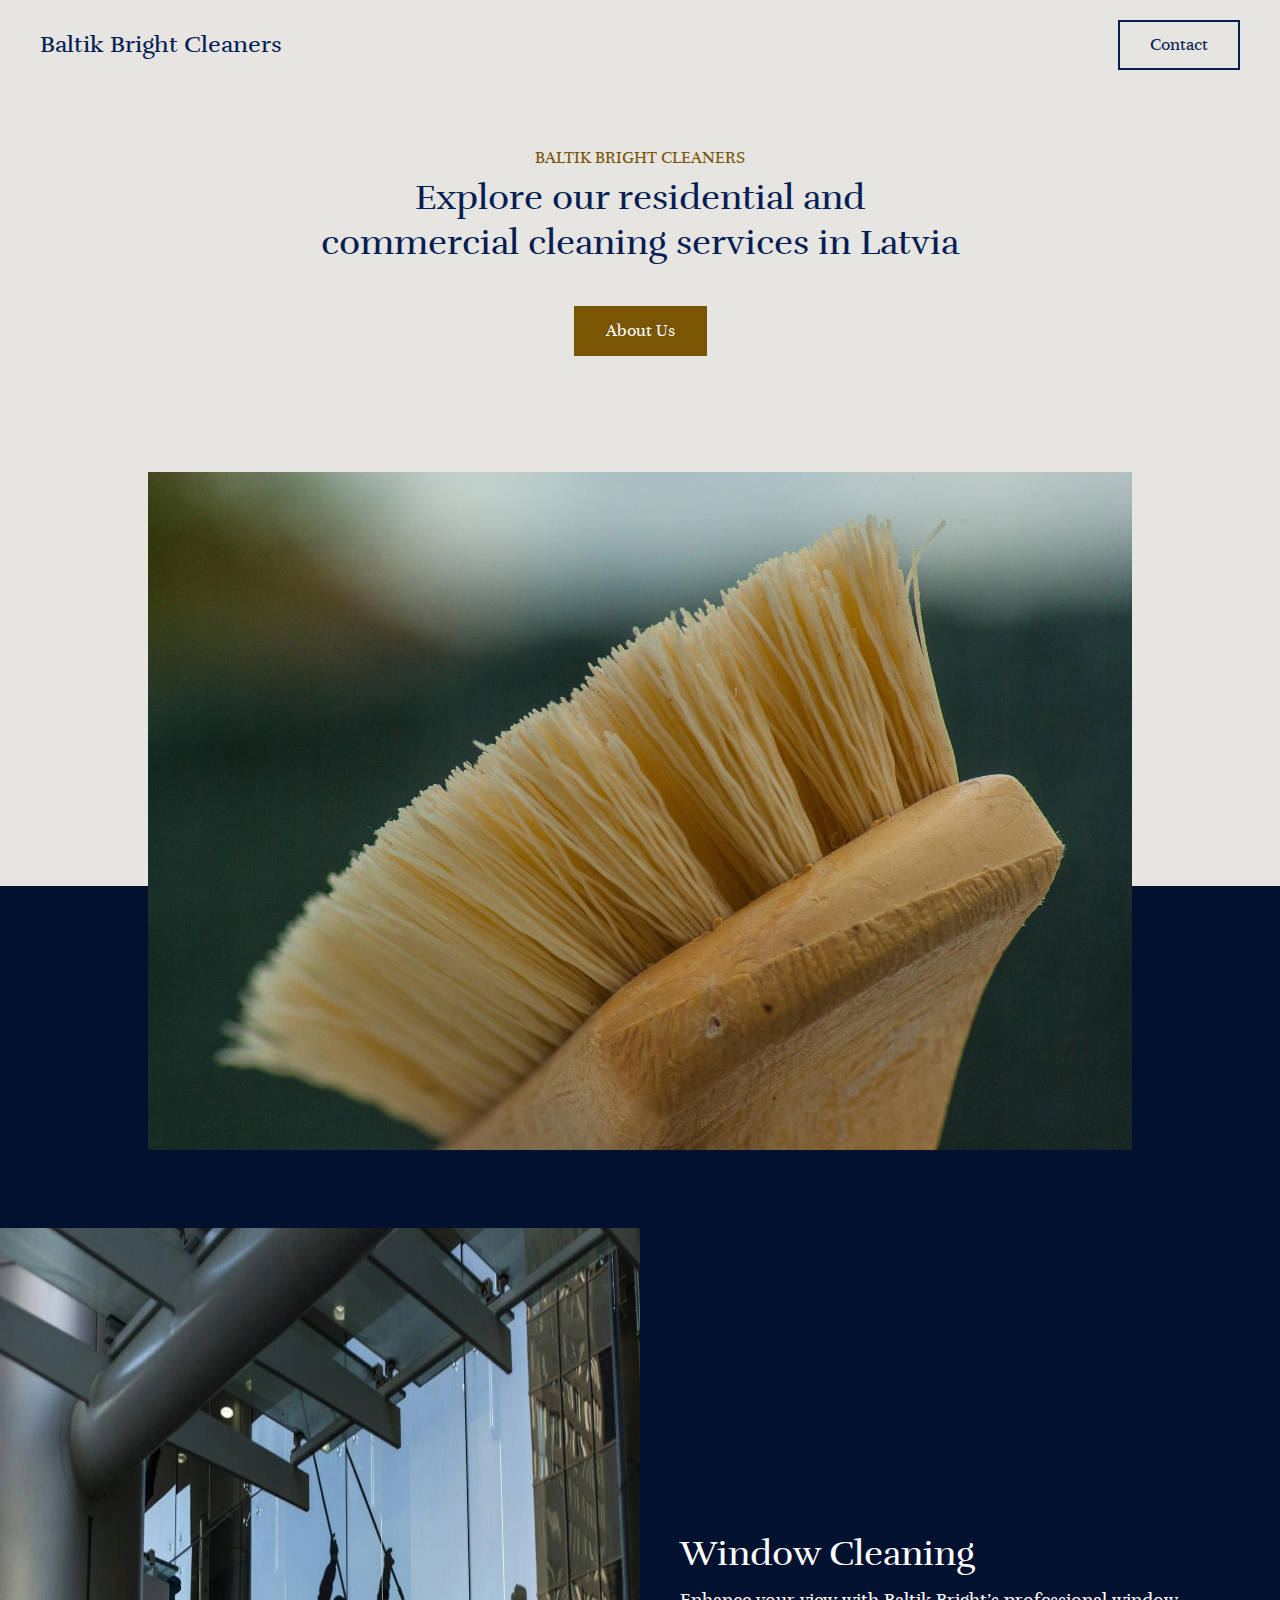
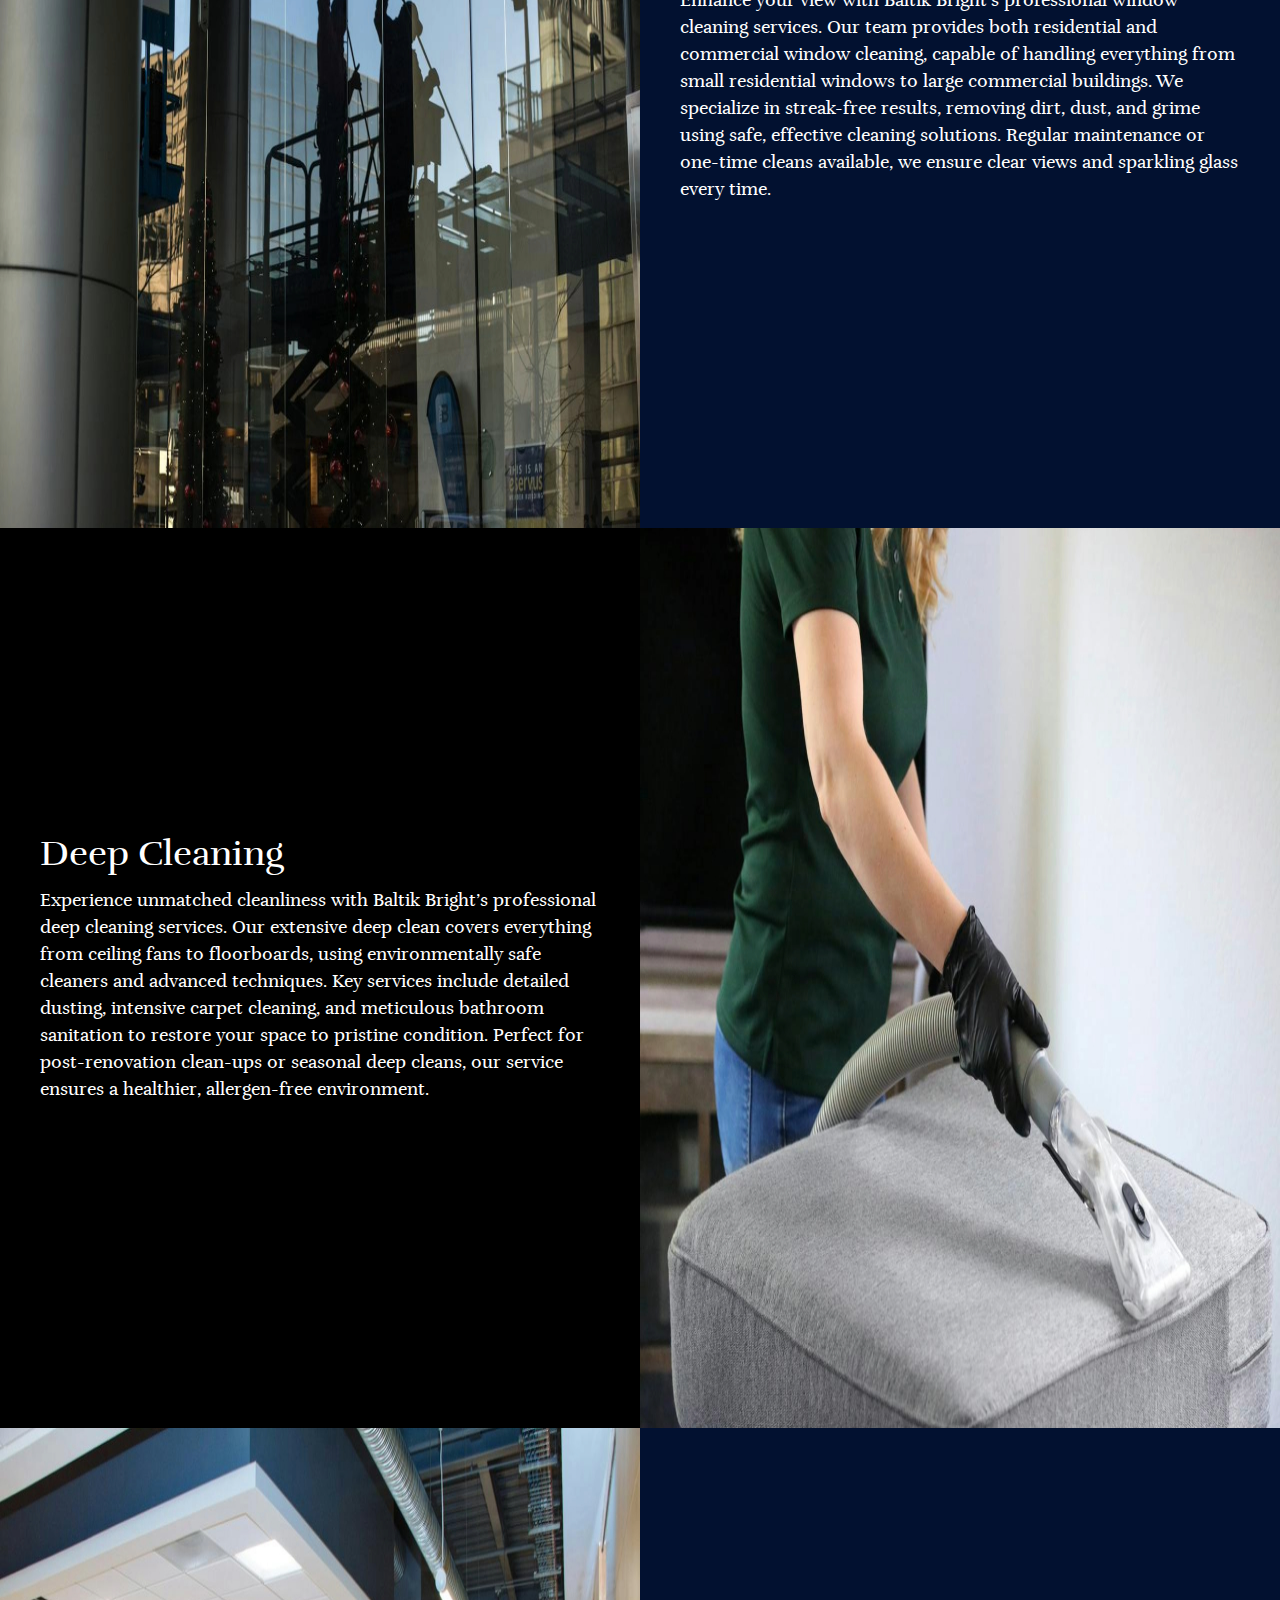
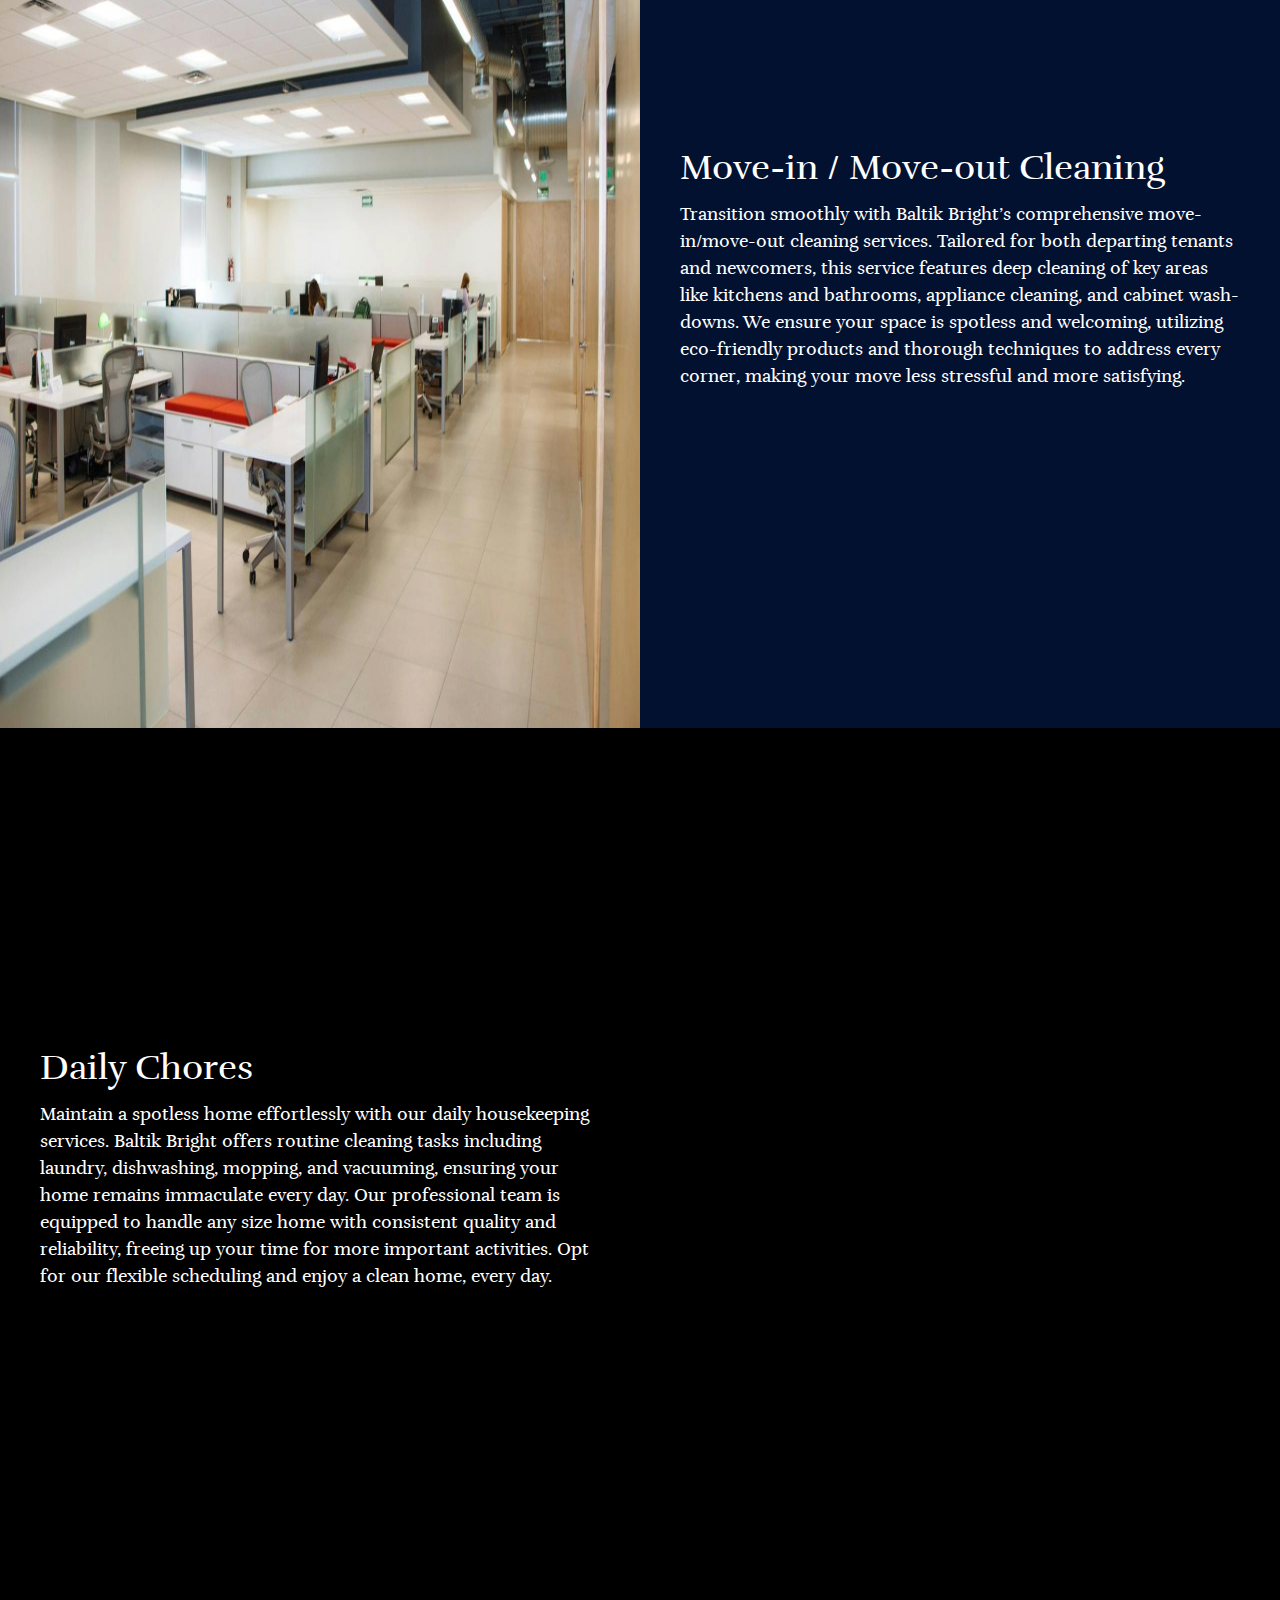
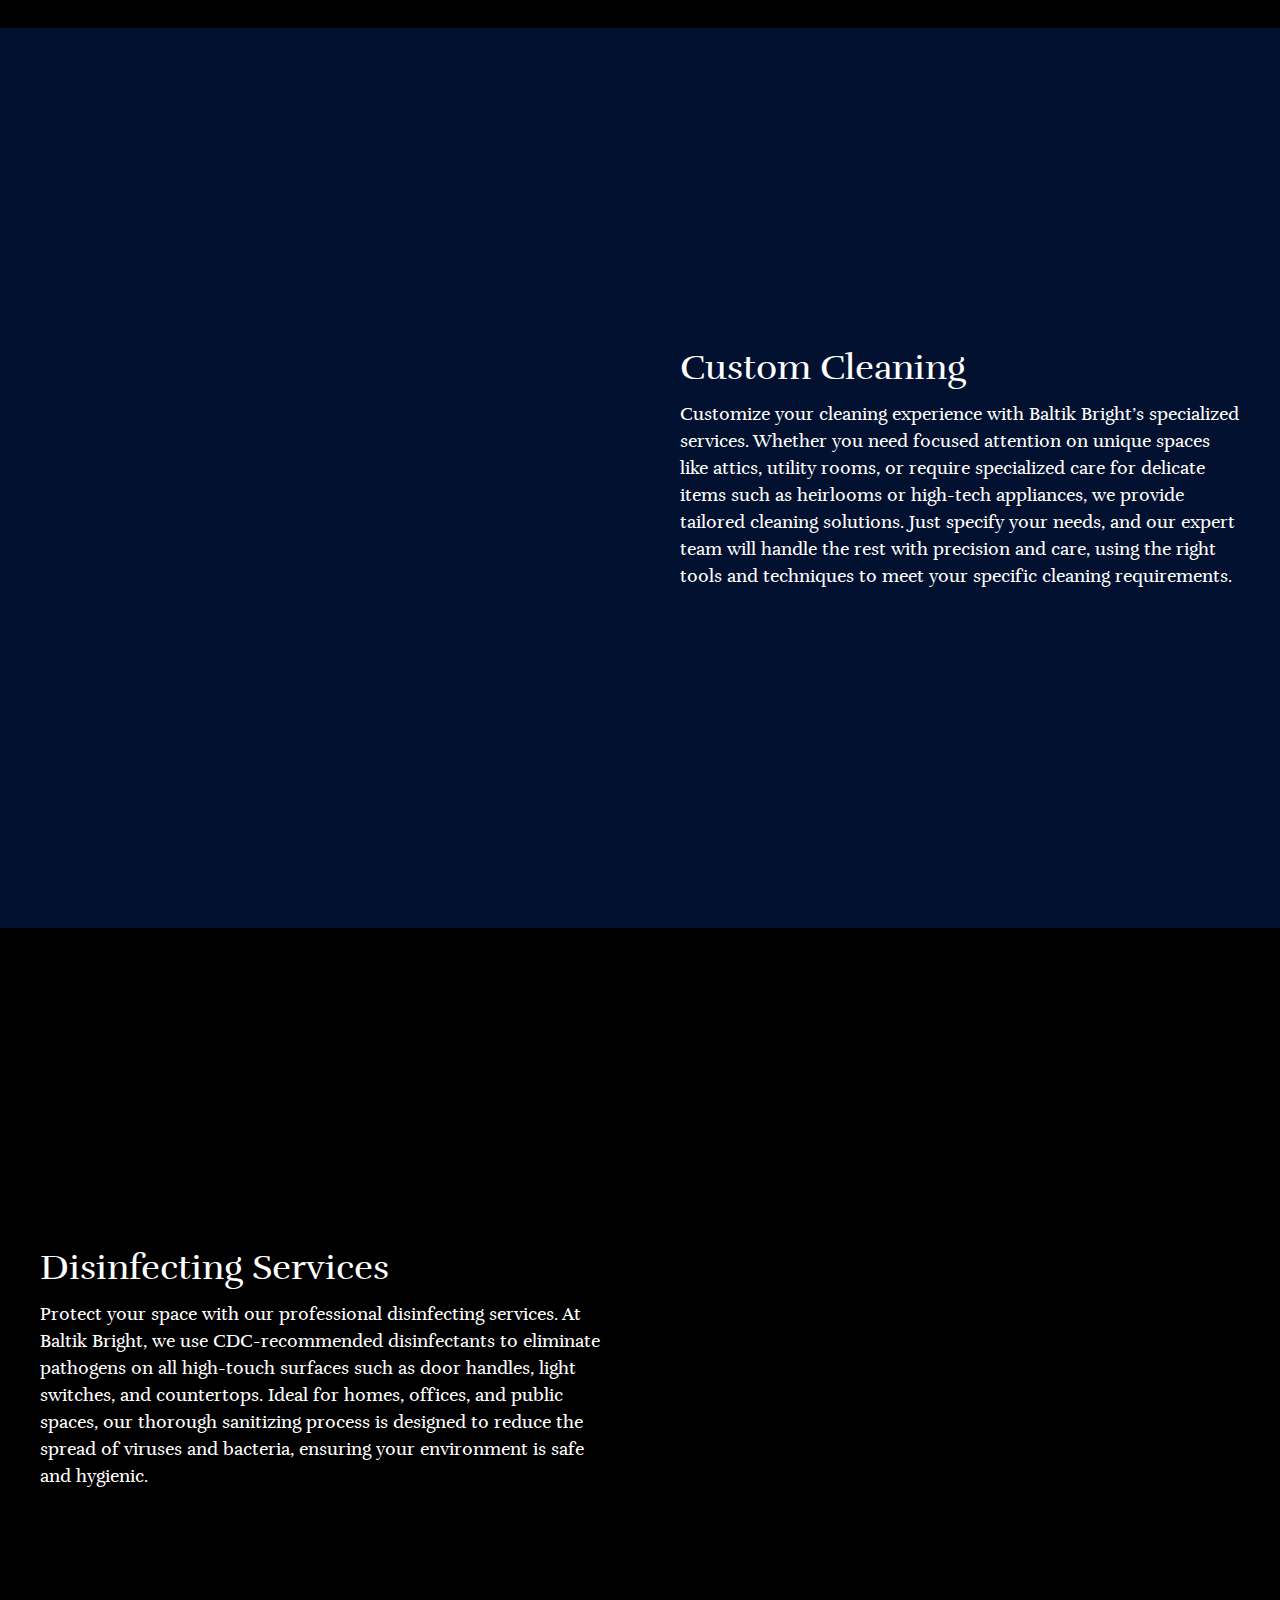
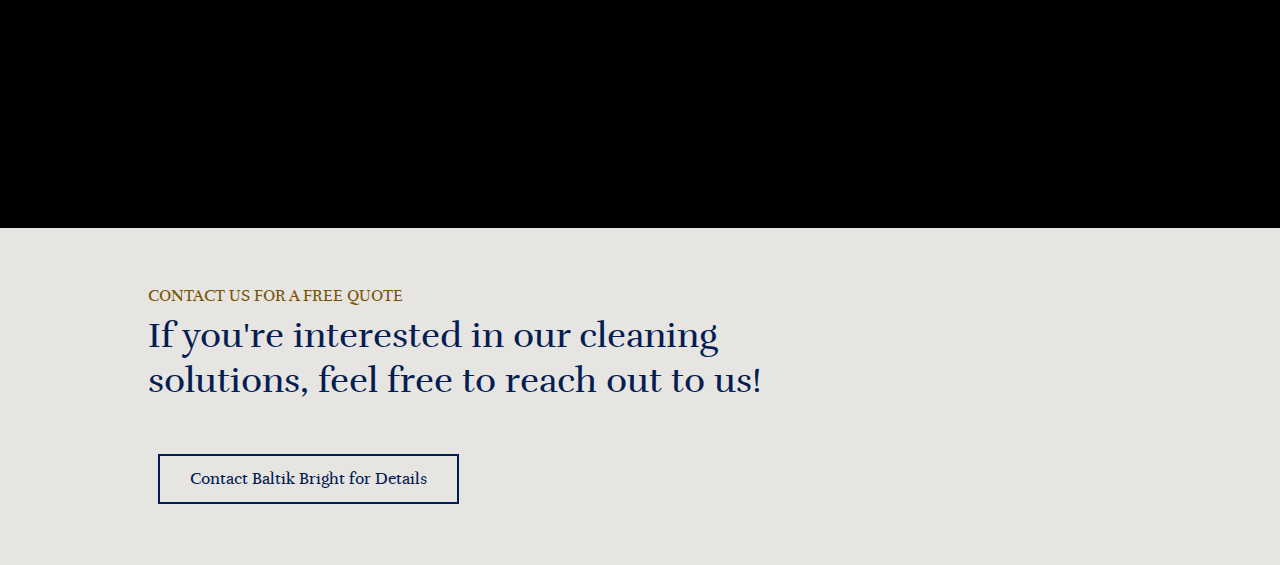
==== commit 7c9e4349: "a" ====
--- a/index.html
+++ b/index.html
@@ -8,13 +8,14 @@
   <meta content="origin-when-cross-origin" name="referrer">
   <title>Baltik Bright Cleaners | Professional Cleaning Services in Latvia</title>
   <meta name="title" content="Baltik Bright Cleaners | Professional Cleaning Services in Latvia">
-  <script src="https://code.jquery.com/jquery-3.7.1.min.js"
+  <script defer src="https://code.jquery.com/jquery-3.7.1.min.js"
   integrity="sha256-/JqT3SQfawRcv/BIHPThkBvs0OEvtFFmqPF/lYI/Cxo=" crossorigin="anonymous"></script>
   <link rel="preload" href="./assets/css/site.css" as="style" />
   <link rel="stylesheet" href="./assets/css/site.css">
   <link rel="icon" href="./assets/favicon.ico" type="image/x-icon" />
   <script defer src="./assets/js/site.js"></script>
   <meta name="google-site-verification" content="8Gjy93G_Ym1bhTqRENPbor1bD1N_8mtIC3icTeVV71g" />
+  <meta name="description" content="Discover our cleaning services - from window cleaning, deep cleans, to doing laundry, dishes, vacuuming, disinfecting, moving scenarios and even custom requests.">
 </head>
 <body class="has-fixed-nav is-banner-in">
   <div id="sb-navigation" class="">
@@ -57,10 +58,10 @@
                   <h1 class="sb-section-subtitle option-width sb-text-image-vertical__content-subtitle aos-init aos-animate">
                     Explore our residential and commercial cleaning services in Latvia
                   </h1>
-                  <img class="testing aos-init aos-animate"
+                  <img class="testing"
                   alt="Up-close of bristles on a wooden brush"
-                  loading="lazy"
                   src="./assets/img/brush-1600.webp"
+                  sizes="(max-width: 375px) 275vw, (max-width: 640px) 540vw, (max-width: 768px) 670vw, (max-width: 1024px) 925vw, (max-width: 1366px) 975vw, 975px"
                   srcset="
                   ./assets/img/brush-375.webp 375w,
                   ./assets/img/brush-640.webp 640w,
--- a/assets/css/site.css
+++ b/assets/css/site.css
@@ -26,4 +26,4 @@
 
 }
 
-.option-image-padding-none[class*=option-grid-items-background] .items-grid__item-image .option-image,.option-imagecrop-rectangle-landscape .option-image,.option-imagecrop-rectangle-landscape-half .option-image,.option-imagesize-lg .option-image,.sb-row{width:100%}.form__label:hover,button{cursor:pointer}.option-image,.sb-background{background-size:cover;background-position:center}.option-image,svg:not(:root){overflow:hidden}@font-face{font-family:Rufina;font-weight:400 700;src:url("../fonts/rufina-regular-webfont.woff2") format("woff2"),url("../fonts/rufina-bold-webfont.woff2") format("woff2")}@media (min-width:375px){.baltik-bg{background-image:linear-gradient(0deg,rgba(255,255,255,.8),rgba(255,255,255,.7)),url("../img/brush-375.webp")}.baltik-bg-option{background-image:url("../img/brush-375.webp")}}@media (min-width:640px){.baltik-bg{background-image:linear-gradient(0deg,rgba(255,255,255,.8),rgba(255,255,255,.7)),url("../img/brush-640.webp")}.baltik-bg-option{background-image:url("../img/brush-375.webp")}}@media (min-width:768px){.baltik-bg{background-image:linear-gradient(0deg,rgba(255,255,255,.8),rgba(255,255,255,.7)),url("../img/brush-768.webp")}.baltik-bg-option{background-image:url("../img/brush-640.webp")}}@media (min-width:1024px){.baltik-bg{background-image:linear-gradient(0deg,rgba(255,255,255,.8),rgba(255,255,255,.7)),url("../img/brush-1024.webp")}.baltik-bg-option{background-image:url("../img/brush-768.webp")}}@media (min-width:1366px){.baltik-bg{background-image:linear-gradient(0deg,rgba(255,255,255,.8),rgba(255,255,255,.7)),url("../img/brush-1366.webp")}.baltik-bg-option{background-image:url("../img/brush-1024.webp")}}@media (min-width:1600px){.baltik-bg{background-image:linear-gradient(0deg,rgba(255,255,255,.8),rgba(255,255,255,.7)),url("../img/brush-1600.webp")}.baltik-bg-option{background-image:url("../img/brush-1600.webp")}}@media (min-width:1920px){.baltik-bg{background-image:linear-gradient(0deg,rgba(255,255,255,.8),rgba(255,255,255,.7)),url("../img/brush-1920.webp")}.baltik-bg-option{background-image:url("../img/brush-1920.webp")}}.hours-list,.sb-nav__list{list-style-type:none}.sb-row.sb-row-opt-no-component-padding .sb-column{padding:0}.option-image-padding-none[class*=option-grid-items-background] .items-grid__item-image{margin:-20px -20px 20px}.option-image-padding-none[class*=option-grid-items-background] .items-grid__item-image .option-image::after,.option-imagecrop-rectangle-landscape .option-image::after{padding-top:66.66%}.items-grid__subheader{font-size:1.125rem;font-style:normal;font-family:Rufina;font-weight:400;line-height:1.5;letter-spacing:0;text-transform:none}.sb-section-opt-dark .items-grid__item--bg-light .items-grid__description,.sb-section-opt-dark .items-grid__item--bg-light .items-grid__description p,.sb-section-opt-dark .items-grid__item--bg-light .items-grid__subheader,.sb-section-opt-light a,.sb-section-opt-light a:link,.sb-section-opt-light a:visited,.sb-section-opt-light div,.sb-section-opt-light h1,.sb-section-opt-light h2,.sb-section-opt-light input,.sb-section-opt-light p,.sb-section-opt-light span,div,h1,h2,input,p,span{color:#424b5f}.sb-section-opt-dark .items-grid__subheader,.sb-section-opt-dark a,.sb-section-opt-dark a:link,.sb-section-opt-dark a:visited,.sb-section-opt-dark div,.sb-section-opt-dark h2,.sb-section-opt-dark p,.sb-section-opt-dark span{color:#fff}.items-grid__item--bg-light .items-grid__item-body{padding:20px;height:100%}.sb-section-opt-dark .items-grid__item--bg-light .items-grid__item-body,.sb-section-opt-light{background-color:#e7e5e2}.sb-section-opt-dark .items-grid__item--bg-light .items-grid__header,.sb-section-opt-light .brand,.sb-section-opt-light .brand:link,.sb-section-opt-light .brand:visited{color:#041d52}.simple-cards .items-grid__item{display:flex}.simple-cards .items-grid__item-body{border:0;text-align:center;margin:0;padding:20px;display:flex;flex-direction:column;flex:1}.option-align-default .simple-cards .items-grid__item-body{text-align:left}.simple-cards .items-grid__item-image{order:1;margin:0 0 20px}.simple-cards .items-grid__item-image .option-image{margin-left:auto;margin-right:auto}.col-xs-offset-0,.option-align-default .simple-cards .items-grid__item-image .option-image{margin-left:0}.simple-cards .items-grid__description{margin:0 0 20px;width:100%;order:2}.simple-cards__headers .items-grid__header,body,figure{margin:0}.simple-cards__headers{order:3}ol,ul{margin-bottom:1rem}.simple-cards__headers .items-grid__subheader{margin:5px 0 0}.option-card-order-image-header-text .simple-cards .items-grid__item-image{order:1;margin-bottom:20px}.option-card-order-image-header-text .simple-cards .items-grid__description{order:3;margin-bottom:0}.option-card-order-image-header-text .simple-cards .simple-cards__headers{order:2;margin-bottom:20px}/*! normalize.css v3.0.3 | MIT License | github.com/necolas/normalize.css */html{font-family:sans-serif;-ms-text-size-adjust:100%;-webkit-text-size-adjust:100%}figure,footer,nav,section{display:block}a{background-color:transparent}.sb-mobile-nav-btn,.sb-mobile-nav-btn:focus,a:active,a:hover{outline:0}h1{font-size:2em;margin:.67em 0}.contact-form__label:first-of-type,h1,h2,ol,p,ul{margin-top:0}h1,h2,label{margin-bottom:.5rem}img{border:0;vertical-align:middle}button,input,textarea{color:inherit;font:inherit}a,a:link,a:visited,body{font-style:normal;font-family:Rufina;font-weight:400;letter-spacing:0;text-transform:none}button{overflow:visible;text-transform:none;-webkit-appearance:button}button::-moz-focus-inner,input::-moz-focus-inner{border:0;padding:0}input{line-height:normal}input[type=checkbox]{box-sizing:border-box;padding:0}textarea{overflow:auto;resize:vertical}@media print{*,::after,::before{text-shadow:none!important;box-shadow:none!important}a,a:visited{text-decoration:underline}img{page-break-inside:avoid;max-width:100%!important}h2,p{orphans:3;widows:3}h2{page-break-after:avoid}}html{box-sizing:border-box;-webkit-tap-highlight-color:transparent;font-size:16px}.form__label,a,a:link,a:visited,body{font-size:1.125rem}*,::after,::before{box-sizing:inherit}@-moz-viewport{width:device-width}@-ms-viewport{width:device-width}@-o-viewport{width:device-width}@-webkit-viewport{width:device-width}@viewport{width:device-width}body{color:#373a3c;background-color:#fff;line-height:1.5}.contact-details__row,.sb-paragraph,p{margin-bottom:20px}.contact-details__row:last-of-type,.sb-split-text-image__body>:last-child,p:last-of-type{margin-bottom:0}a:focus,a:hover{color:#014c8c}a:focus{outline:dotted thin;outline:-webkit-focus-ring-color auto 5px;outline-offset:-2px}a,button,input,label,textarea{touch-action:manipulation}label{display:inline-block}button:focus{outline:dotted 1px;outline:-webkit-focus-ring-color auto 5px}button,input,textarea{margin:0;line-height:inherit;border-radius:0}.sb-section.has-background+.sb-section>.sb-container::before,.sb-section.has-background>.sb-container::before{display:none!important}.container,.container-fluid{padding-left:20px;padding-right:20px;margin-left:auto;margin-right:auto}@media (min-width:544px){.container{max-width:576px}.col-sm-12{flex:0 0 100%}.col-sm-offset-0{margin-left:0}}@media (min-width:768px){.container{max-width:720px}.col-md-6{flex:0 0 50%}.col-md-12{flex:0 0 100%}.col-md-offset-0{margin-left:0}}.row{display:flex;flex-wrap:wrap;margin-left:-20px;margin-right:-20px}.col-lg-12,.col-md-12,.col-md-6,.col-sm-12,.col-xl-12,.col-xs-12{position:relative;min-height:1px;padding-left:20px;padding-right:20px}.col-xs-12{flex:0 0 100%}@media (min-width:992px){.container{max-width:940px}.col-lg-12{flex:0 0 100%}.col-lg-offset-0{margin-left:0}}@media (min-width:1200px){.container{max-width:1140px}.col-xl-12{flex:0 0 100%}.sb-contact{flex:1 0 50%}.col-xl-offset-0{margin-left:0}}a,a:link,a:visited{line-height:1;color:#424b5f;word-break:break-word;text-decoration:underline}a:focus,a:hover,a:link:focus,a:link:hover,a:visited:focus,a:visited:hover{text-decoration:none}a:focus-visible,a:link:focus-visible,a:visited:focus-visible{outline:Highlight auto 2px;outline:-webkit-focus-ring-color auto 2px;outline-offset:2px}.email{text-transform:lowercase!important}.brand,.brand:link,.brand:visited,.form__label{font-style:normal;font-family:Rufina;letter-spacing:0;text-transform:none}.brand,.brand:link,.brand:visited{font-size:1.5rem;font-weight:900;line-height:1.25;color:#041d52;text-decoration:none}.brand:focus,.brand:hover,.brand:link:focus,.brand:link:hover,.brand:visited:focus,.brand:visited:hover{color:inherit;text-decoration:none}.sb-row-opt-padding-top-large{padding-top:40px}.sb-row-opt-padding-bottom-large{padding-bottom:40px}.form__group--required,.form__input-checkbox-wrapper,.form__label-required,.sb-column,.sb-column-content,.sb-container,.sb-section{position:relative}#sb-navigation,#sb-page-structure{overflow-x:clip}.sb-container{display:flex;flex:100%;align-items:flex-start;flex-direction:column;justify-content:center;padding:0;z-index:200;height:100%}.sb-container-fixed{max-width:1024px}.sb-section{align-items:center;display:flex;flex-direction:row;z-index:auto;padding:20px}.sb-section:first-of-type .sb-container:first-of-type{align-items:center;display:flex;justify-content:center}.sb-section-opt-light:nth-of-type(2n+3){background-color:#dfddd9}.sb-section-opt-dark,.sb-section-opt-light.option-section-background-overlay-30-bottom::before{background-color:#021130}.sb-section-opt-dark:nth-of-type(2n+3){background-color:#000}.option-section-background-overlay-30-bottom::before{display:block;content:'';position:absolute;left:0;right:0;bottom:0;top:70%}.sb-row{align-items:center;margin-left:0;margin-right:0}.sb-background{position:absolute;left:0;top:0;right:0;bottom:0}.form__group--required.form__group--checkbox::after,.option-image img,.option-section-background-hide .sb-background{display:none}.option-width{width:75%}.option-width-8col .option-width{width:66.66667%}.option-width-12col .option-width{width:auto}.sb-section .sb-section-alignable{margin-right:auto;text-align:left;align-self:left;justify-content:flex-start}.sb-section.option-align-left .sb-section-alignable{margin-right:auto;margin-left:0;text-align:left;align-self:left;justify-content:flex-start}.sb-section.option-align-center .sb-section-alignable{margin-left:auto;margin-right:auto;text-align:center;align-self:center;justify-content:center}.sb-button,.sb-button:link,.sb-button:visited{display:inline-flex;align-items:center;justify-content:center;text-align:center;vertical-align:middle;transition:.15s ease-in-out;text-decoration:none;margin:0;min-height:50px;padding:10px 30px;border:2px solid;border-radius:0}.option-align-content-left .items-grid__item,.option-align-left .hours-list__day{text-align:left}.form__input,.form__input-checkbox-wrapper .form__label::before{border-style:solid;border-width:1px;border-radius:2px;display:block}.sb-button:active,.sb-button:focus,.sb-button:hover,.sb-button:link:active,.sb-button:link:focus,.sb-button:link:hover,.sb-button:visited:active,.sb-button:visited:focus,.sb-button:visited:hover{outline:0;box-shadow:none;text-decoration:none}.sb-section-opt-light .sb-button--nav:focus,.sb-section-opt-light .sb-button--nav:link:focus,.sb-section-opt-light .sb-button--nav:visited:focus,.sb-section-opt-light .sb-button--primary:focus,.sb-section-opt-light .sb-button--primary:link:focus,.sb-section-opt-light .sb-button--primary:visited:focus,.sb-section-opt-light .sb-button--secondary:focus,.sb-section-opt-light .sb-button--secondary:link:focus,.sb-section-opt-light .sb-button--secondary:visited:focus{box-shadow:0 0 0 2px #e7e5e2,0 0 0 4px #c08d20}.sb-button--form,.sb-button--form:link,.sb-button--form:visited,.sb-button--nav,.sb-button--nav:link,.sb-button--nav:visited,.sb-button--primary,.sb-button--primary:link,.sb-button--primary:visited,.sb-button--secondary,.sb-button--secondary:link,.sb-button--secondary:visited{font-style:normal;font-weight:700;letter-spacing:0;text-transform:none;border-width:2px;border-radius:0;font-size:1rem;font-family:Rufina}.sb-button--nav,.sb-button--nav:link,.sb-button--nav:visited{line-height:1}@media (max-width:991px){.items-grid__subheader,body{font-size:1rem;font-style:normal;font-family:Rufina;font-weight:400;line-height:1.5;letter-spacing:0;text-transform:none}.brand,.brand:link,.brand:visited,.sb-button--nav,.sb-button--nav:link,.sb-button--nav:visited{font-style:normal;font-family:Rufina;font-weight:700;line-height:1.25;letter-spacing:0;text-transform:none}.hidden-md-down{display:none!important}a,a:link,a:visited{font-size:1rem;font-style:normal;font-family:Rufina;font-weight:400;line-height:1;letter-spacing:0;text-transform:none}.brand,.brand:link,.brand:visited{font-size:1.125rem}.sb-button--nav,.sb-button--nav:link,.sb-button--nav:visited{font-size:1rem}}@media (max-width:767px){.items-grid__subheader,a,a:link,a:visited,body{font-size:1rem;font-weight:400}.items-grid__subheader,body{font-style:normal;font-family:Rufina;line-height:1.5;letter-spacing:0;text-transform:none}.brand,.brand:link,.brand:visited,.sb-button--nav,.sb-button--nav:link,.sb-button--nav:visited,a,a:link,a:visited{font-style:normal;font-family:Rufina;line-height:1.25;letter-spacing:0;text-transform:none}.hidden-sm-down{display:none!important}.brand,.brand:link,.brand:visited{font-size:1.25rem;font-weight:900}.sb-row-opt-padding-top-large{padding-top:10px}.sb-row-opt-padding-bottom-large{padding-bottom:10px}.option-width{width:100%}.option-width-12col .option-width,.option-width-8col .option-width{width:auto}.sb-section.option-align-left .sb-cta-wrapper{align-items:flex-start}.sb-section.option-align-center .sb-cta-wrapper{align-items:center}.sb-section.option-align-center .sb-cta-wrapper span{text-align:center}.sb-button--nav,.sb-button--nav:link,.sb-button--nav:visited{font-size:1rem;font-weight:700}}.sb-section-opt-light .sb-button--nav,.sb-section-opt-light .sb-button--nav:link,.sb-section-opt-light .sb-button--nav:visited{color:#041d52;border-color:#041d52;background-color:transparent}.sb-section-opt-light .sb-button--nav:hover,.sb-section-opt-light .sb-button--nav:link:hover,.sb-section-opt-light .sb-button--nav:visited:hover,.sb-section-opt-light .sb-button--primary,.sb-section-opt-light .sb-button--primary:link,.sb-section-opt-light .sb-button--primary:visited{color:#fff;border-color:#7a5604;background-color:#7a5604}.sb-section-opt-light .sb-button--nav:active,.sb-section-opt-light .sb-button--nav:focus,.sb-section-opt-light .sb-button--nav:link:active,.sb-section-opt-light .sb-button--nav:link:focus,.sb-section-opt-light .sb-button--nav:visited:active,.sb-section-opt-light .sb-button--nav:visited:focus{color:#fff;border-color:#c08d20;background-color:#c08d20}.sb-button--primary,.sb-button--primary:link,.sb-button--primary:visited{line-height:1}@media (max-width:991px){.sb-button--primary,.sb-button--primary:link,.sb-button--primary:visited{font-size:1rem;font-style:normal;font-family:Rufina;font-weight:700;line-height:1.25;letter-spacing:0;text-transform:none}}@media (max-width:767px){.sb-button--primary,.sb-button--primary:link,.sb-button--primary:visited{font-size:1rem;font-style:normal;font-family:Rufina;font-weight:700;line-height:1.25;letter-spacing:0;text-transform:none}}.sb-section-opt-light .sb-button--primary:hover,.sb-section-opt-light .sb-button--primary:link:hover,.sb-section-opt-light .sb-button--primary:visited:hover{color:#fff;border-color:#684d12;background-color:#684d12}.sb-section-opt-light .sb-button--primary:active,.sb-section-opt-light .sb-button--primary:focus,.sb-section-opt-light .sb-button--primary:link:active,.sb-section-opt-light .sb-button--primary:link:focus,.sb-section-opt-light .sb-button--primary:visited:active,.sb-section-opt-light .sb-button--primary:visited:focus{color:#fff;border-color:#c08d20;background-color:#c08d20}.sb-section-opt-light .sb-button--secondary:hover,.sb-section-opt-light .sb-button--secondary:link:hover,.sb-section-opt-light .sb-button--secondary:visited:hover{color:#fff;border-color:#7a5604;background-color:#7a5604}.sb-button--secondary,.sb-button--secondary:link,.sb-button--secondary:visited{line-height:1}@media (max-width:991px){.sb-button--secondary,.sb-button--secondary:link,.sb-button--secondary:visited{font-size:1rem;font-style:normal;font-family:Rufina;font-weight:700;line-height:1;letter-spacing:0;text-transform:none}}@media (max-width:767px){.sb-button--secondary,.sb-button--secondary:link,.sb-button--secondary:visited{font-size:1rem;font-style:normal;font-family:Rufina;font-weight:700;line-height:1.25;letter-spacing:0;text-transform:none}}.sb-section-opt-light .sb-button--secondary,.sb-section-opt-light .sb-button--secondary:link,.sb-section-opt-light .sb-button--secondary:visited{color:#041d52;border-color:#041d52;background-color:transparent}.sb-section-opt-dark .sb-button--secondary:active,.sb-section-opt-dark .sb-button--secondary:focus,.sb-section-opt-dark .sb-button--secondary:link:active,.sb-section-opt-dark .sb-button--secondary:link:focus,.sb-section-opt-dark .sb-button--secondary:visited:active,.sb-section-opt-dark .sb-button--secondary:visited:focus,.sb-section-opt-light .sb-button--secondary:active,.sb-section-opt-light .sb-button--secondary:focus,.sb-section-opt-light .sb-button--secondary:link:active,.sb-section-opt-light .sb-button--secondary:link:focus,.sb-section-opt-light .sb-button--secondary:visited:active,.sb-section-opt-light .sb-button--secondary:visited:focus{color:#fff;border-color:#c08d20;background-color:#c08d20}.sb-section-opt-dark .sb-button--secondary,.sb-section-opt-dark .sb-button--secondary:link,.sb-section-opt-dark .sb-button--secondary:visited{color:#fff;border-color:#fff;background-color:transparent}.sb-section-opt-dark .sb-button--secondary:hover,.sb-section-opt-dark .sb-button--secondary:link:hover,.sb-section-opt-dark .sb-button--secondary:visited:hover,.sb-section-opt-light .sb-button--form,.sb-section-opt-light .sb-button--form:link,.sb-section-opt-light .sb-button--form:visited{color:#fff;border-color:#7a5604;background-color:#7a5604}.sb-section-opt-dark .sb-button--secondary:focus,.sb-section-opt-dark .sb-button--secondary:link:focus,.sb-section-opt-dark .sb-button--secondary:visited:focus{box-shadow:0 0 0 2px #021130,0 0 0 4px #c08d20}.sb-section-opt-light .sb-button--form:focus,.sb-section-opt-light .sb-button--form:link:focus,.sb-section-opt-light .sb-button--form:visited:focus{box-shadow:0 0 0 2px #e7e5e2,0 0 0 4px #c08d20}.sb-button--form,.sb-button--form:link,.sb-button--form:visited{line-height:1}.sb-section-opt-light .sb-button--form:hover,.sb-section-opt-light .sb-button--form:link:hover,.sb-section-opt-light .sb-button--form:visited:hover{color:#fff;border-color:#684d12;background-color:#684d12}.sb-section-opt-light .sb-button--form:active,.sb-section-opt-light .sb-button--form:focus,.sb-section-opt-light .sb-button--form:link:active,.sb-section-opt-light .sb-button--form:link:focus,.sb-section-opt-light .sb-button--form:visited:active,.sb-section-opt-light .sb-button--form:visited:focus{color:#fff;border-color:#c08d20;background-color:#c08d20}.option-button-none .sb-button:not(.call-to-action):focus-visible,.option-button-none .sb-button:not(.call-to-action):link:focus-visible,.option-button-none .sb-button:not(.call-to-action):visited:focus-visible{outline:Highlight auto 2px;outline:-webkit-focus-ring-color auto 2px;outline-offset:2px}.sb-cta-wrapper{margin:20px -10px 0;display:flex;align-items:center;flex-wrap:wrap}.sb-section-alignable .sb-cta-wrapper{margin-left:-10px!important;margin-right:-10px!important}.sb-cta-wrapper__btn,.sb-cta-wrapper__btn:link,.sb-cta-wrapper__btn:visited{margin:0 10px}.form{margin:0;padding:0}.form__group+.form__group{margin-top:20px}.form__label{font-weight:700;line-height:1.5;display:block;margin:0 0 5px}.form__input,.form__input-checkbox-wrapper .form__label{font-size:1.125rem;margin:0;font-weight:400;line-height:1.25;text-transform:none;font-style:normal;font-family:Rufina;letter-spacing:0}.sb-section-opt-light .form__label{color:#041d52}.form__label-required{display:inline-block}.sb-section-opt-light .form__label-required{color:#d0020f}.sb-section-opt-light .form__input,.sb-section-opt-light .form__input-checkbox-wrapper .form__label::before{background-color:#e7e5e2;color:#041d52;border-color:#9b9b99}.form__input{cursor:text;padding:8px 10px;width:100%;outline:0;transition:.15s ease-in-out}.items-grid__description,.items-grid__header{font-family:Rufina;font-style:normal;letter-spacing:0;text-transform:none}.form__input:focus{outline-offset:2px;outline-width:2px;outline-style:solid}.sb-section-opt-light .form__input:focus{outline-color:#9b9b99}.form__input-checkbox-wrapper .form__input--checkbox{position:absolute;opacity:0;z-index:-1}.sb-section-opt-light .form__input-checkbox-wrapper .form__input--checkbox:focus+.form__label::before{box-shadow:0 0 0 2px #e7e5e2,0 0 0 4px #9b9b99}.form__input-checkbox-wrapper .form__label{padding-left:25px;min-height:18px;position:relative}.form__input-checkbox-wrapper .form__label::before{content:'';width:18px;height:18px;position:absolute;left:0;top:2px}.form__checkbox-error{display:none;padding-bottom:8px}.sb-section-opt-light .form__checkbox-error{color:#d0020f}.form__input-checkbox-wrapper .form__input--checkbox:checked+.form__label::after{display:block;content:'';width:10px;height:6px;transform:rotate(-45deg);position:absolute;left:4px;top:7px;border-width:0 0 2px 2px;border-style:solid}.sb-section-opt-light .form__input-checkbox-wrapper .form__input--checkbox:checked+.form__label::after{border-color:#041d52}.form__input--textarea{min-height:60px}.form .sb-button{margin-top:20px;width:100%}.sb-section-opt-light .contact-details__address svg,.sb-section-opt-light .contact-details__email svg{fill:#424b5f}.b12-form-error{margin-top:10px}.hours-list{padding:0;margin:0 auto 0 0;display:table}.option-align-left .hours-list{margin-left:0;margin-right:auto}.hours-list__item{display:table-row;margin:0;padding:0}.hours-list__dash,.hours-list__day,.hours-list__from,.hours-list__to{display:table-cell}.items-grid__item-image figure,.option-image{display:block}.hours-list__day{padding-right:20px;text-align:left}.hours-list__dash{padding-left:10px;padding-right:10px}.option-image{background-repeat:no-repeat;width:100%;position:relative}.option-image::after{display:block;content:'';padding-top:66.66%}.option-image-width-6col .sb-split-text-image__image{flex:0 0 50%}.option-image-color-hover-revert.sb-section-opt-light .items-grid__item:hover .option-image,.option-image-color-hover-revert.sb-section-opt-light .items-grid__item:hover figure,.option-image-color-hover-revert.sb-section-opt-light .items-grid__item:hover figure img,.option-image-color-hover-revert.sb-section-opt-light .option-image:hover,.option-image-color-hover-revert.sb-section-opt-light figure img:hover,.option-image-color-hover-revert.sb-section-opt-light figure:hover{filter:none;opacity:1}.items-grid{list-style:none;margin:20px -10px 0!important;padding:0;display:flex;flex-direction:row;flex-wrap:wrap;justify-content:flex-start}.option-grid-align-default .items-grid,.sb-section[class*=option-align].option-grid-align-default .items-grid{justify-content:flex-start}.items-grid__item{margin:10px 0;padding-left:10px;padding-right:10px;flex:0 0 100%}.items-grid__header{font-size:1.5rem;font-weight:700;line-height:1.25;margin-top:10px}.sb-section-opt-light .items-grid__header{color:#041d52}.sb-section-opt-dark .items-grid__header{color:#fff}.items-grid__description{font-size:1.125rem;font-weight:400;line-height:1.5;margin-top:10px}.sb-section-opt-light .contact-details a,.sb-section-opt-light .contact-details a:link,.sb-section-opt-light .contact-details a:visited,.sb-section-opt-light .items-grid__description,.sb-section-opt-light .sb-items-grid .items-grid__description{color:#424b5f}.sb-section-opt-dark .items-grid__description,.sb-section-opt-dark .items-grid__description p,.sb-section-opt-dark .sb-section-subtitle,.sb-section-opt-dark .sb-section-title{color:#fff}.option-columns-3col .items-grid .items-grid__item{flex:0 0 33.33333%}.option-items-shadow .items-grid__item-body{box-shadow:0 5px 20px 0 rgba(0,0,0,.15);padding:20px;height:100%}.option-items-shadow-on-hover .items-grid__item-body:hover{box-shadow:0 5px 20px 0 rgba(0,0,0,.15)}.sb-top-header{align-items:center;display:flex;flex-direction:row;justify-content:space-between}.sb-top-header__brand,.sb-top-header__brand:link,.sb-top-header__brand:visited{flex:0 1 100%;display:flex;align-items:center}.sb-nav{max-height:none;clear:none;line-height:inherit;overflow:visible;text-align:right;flex-shrink:0}.sb-nav__list{display:flex;align-items:center;margin:0;padding:0}.sb-nav__item{line-height:1;margin-left:24px;padding:0;position:relative;cursor:pointer}.sb-nav__btn{margin:0 0 0 24px}.sb-section-opt-light .sb-mobile-nav-btn__line,.sb-section-opt-light .sb-mobile-nav-btn__line::after,.sb-section-opt-light .sb-mobile-nav-btn__line::before{background-color:#424b5f}#sb-navigation{transition:background .2s ease-in-out,padding-top .2s ease-in-out;position:relative;z-index:9999;overflow-x:initial}#sb-navigation .sb-container{position:static}.sb-mobile-nav-btn{background:0 0;border:0;margin:0;padding:0;display:none;position:relative;width:30px;height:30px;z-index:1001}.sb-mobile-nav-btn__line,.sb-mobile-nav-btn__line::after,.sb-mobile-nav-btn__line::before{content:'';height:3px;position:absolute;transition:.15s ease-in-out;top:13px;right:0;width:20px}.sb-mobile-nav-btn__line::before{top:-6px}.sb-mobile-nav-btn__line::after{top:6px}.option-button-none .sb-button.sb-button--nav:focus-visible,.option-button-none .sb-button.sb-button--nav:link:focus-visible,.option-button-none .sb-button.sb-button--nav:visited:focus-visible{outline:auto 5px;outline-offset:-2px}.option-collection-title-decoration-arrow .items-grid__item-body:hover .items-grid__header svg path{fill:#7a5604}.sb-items-grid .items-grid__item-body:hover .items-grid__header,.sb-items-grid a.items-grid__item-body:hover .items-grid__header,.sb-section-opt-light .contact-details a:hover,.sb-section-opt-light .contact-details a:link:hover,.sb-section-opt-light .contact-details a:visited:hover,.sb-section-opt-light .sb-section-title{color:#7a5604}.option-card-hover-animation-grow .items-grid__item-body{transform:perspective(1px) translateZ(0);transition-duration:.15s;transition-property:transform}.option-card-hover-animation-grow .items-grid__item-body:active,.option-card-hover-animation-grow .items-grid__item-body:focus,.option-card-hover-animation-grow .items-grid__item-body:hover{position:relative;z-index:10;transform:scale(1.05)}.contact-details__title{font-size:1rem;font-style:normal;font-family:Rufina;font-weight:700;line-height:1.5;letter-spacing:0;text-transform:none;margin-bottom:10px}.sb-section-opt-light .contact-details__title,.sb-section-opt-light .sb-items-grid .items-grid__header,.sb-section-opt-light .sb-section-subtitle{color:#041d52}.sb-section-opt-dark .sb-split-text-image__content-subtitle,.sb-section-opt-dark .sb-split-text-image__content-title{color:#fff}.contact-details__email{display:block;margin-top:10px}@media (max-width:543px){.hidden-xs-down{display:none!important}}.contact-details__address,.contact-details__email{display:flex;align-items:flex-start;gap:10px}.contact-details__address svg,.contact-details__email svg{flex-shrink:0;width:1.25rem;height:1.25rem}.quick-view-container .fancybox-button:focus-visible{outline:currentColor solid 3px}.option-items-shadow .sb-items-grid .items-grid__item-body,.option-items-shadow .sb-items-grid a.items-grid__item-body{padding:0}.quick-view-close:focus-visible{outline:currentColor solid 3px}.sb-text-image-vertical{display:flex;flex-direction:column;justify-content:flex-start}@media (min-width:544px){.option-imagecrop-rectangle-landscape-half .option-image::after{padding-top:50%}.items-grid__header{word-break:break-word;margin-top:20px}}.sb-nav--fixed .option-nav-overlay.sb-section-opt-light,.sb-section-opt-light .sb-items-grid .items-grid__item-body,.sb-section-opt-light .sb-items-grid a.items-grid__item-body,.sb-section-opt-light .sb-nav--fixed{background-color:#e7e5e2}.sb-text-image-vertical__content{display:flex;flex-direction:column;align-items:center;margin:0}.sb-text-image-vertical__content-title{order:1}.sb-text-image-vertical__content-subtitle{order:2}.sb-text-image-vertical__content .option-image{order:3;margin-bottom:20px;flex-grow:1;display:flex}.sb-text-image-vertical__content-cta{margin:20px 0 0;order:5}.option-align-center .sb-text-image-vertical__content{align-items:center;text-align:center}.option-order-title-subtitle-text-cta-image .option-image{order:5;margin-top:120px}.option-order-title-subtitle-text-cta-image .sb-text-image-vertical__content-subtitle{margin:0 0 20px}.option-order-title-subtitle-text-cta-image .sb-text-image-vertical__content-cta{order:4;margin:0}.sb-section-subtitle{font-style:normal;font-family:Rufina;font-weight:400;line-height:1.25;letter-spacing:0;text-transform:none;font-size:2.25rem;margin-bottom:10px;max-width:40em}.sb-section-title,.sb-split-text-image__content-title{font-family:Rufina;font-weight:700;line-height:1;text-transform:uppercase;font-style:normal;letter-spacing:0}.sb-top-header.items-can-collapse .sb-top-header__brand{flex:0 0 auto;display:flex;justify-content:flex-start}.sb-top-header.items-can-collapse .sb-top-header__nav{flex:1 1 0;justify-content:flex-end}.sb-top-header.items-can-collapse .sb-nav__list{display:flex;flex:1;justify-content:flex-end}.sb-top-header.items-can-collapse .sb-nav__list>.sb-nav__item{flex:none}@media (max-width:1032px){.sb-top-header__brand,.sb-top-header__brand:link,.sb-top-header__brand:visited{position:relative;width:calc(100% - 25px);z-index:1001;display:flex;margin-right:20px}.sb-nav__list,.sb-top-header.items-can-collapse .sb-nav__list{display:block}.sb-nav__item{margin:0;padding:10px 0;text-align:left;border-top-width:1px;border-top-style:solid}.sb-section-opt-light .sb-nav__item{border-color:rgba(66,75,95,.5)}.sb-nav__item.sb-nav__btn:not(.option-button-none),.sb-nav__item:first-child{border-top-width:0}.sb-nav__btn{margin:0;padding-top:20px}.sb-nav__btn .sb-button,.sb-nav__btn .sb-button:link,.sb-nav__btn .sb-button:visited{justify-content:end}.sb-mobile-nav-btn{display:block;flex-shrink:0}.sb-top-header.items-can-collapse .sb-top-header__brand{width:auto;flex:0 1 auto;text-align:left;justify-content:flex-start}}.sb-section-title{font-size:1rem;margin-bottom:10px}.sb-split-text-image-section{padding:0;min-height:60vh;align-items:normal!important}.sb-split-text-image-section .sb-column,.sb-split-text-image-section .sb-column-content,.sb-split-text-image-section .sb-container,.sb-split-text-image-section .sb-container:first-of-type,.sb-split-text-image-section .sb-row{height:auto;align-items:normal;justify-content:normal;display:flex;flex:1 1 auto;padding:0}.sb-split-text-image{display:flex;flex:1 1 auto}.sb-split-text-image__content{order:2;padding:40px;display:flex;flex:1 1 50%;flex-direction:column;justify-content:center}.sb-split-text-image__content-title{font-size:1rem;margin:0 0 10px}.sb-split-text-image__content-subtitle{font-size:2.25rem;font-style:normal;font-family:Rufina;font-weight:400;line-height:1.25;letter-spacing:0;text-transform:none;margin:0 0 10px}@media (max-width:991px){.form__label,.sb-button--form,.sb-button--form:link,.sb-button--form:visited{font-size:1rem;font-style:normal;font-family:Rufina;font-weight:700;line-height:1.5;letter-spacing:0;text-transform:none}.form__input,.form__input-checkbox-wrapper .form__label{line-height:1.25;font-size:1rem;font-weight:400;font-style:normal;font-family:Rufina;letter-spacing:0;text-transform:none}.items-grid__description{font-size:1rem;font-style:normal;font-family:Rufina;font-weight:400;line-height:1.5;letter-spacing:0;text-transform:none}.items-grid__header{font-size:1.5rem;font-style:normal;font-family:Rufina;font-weight:700;line-height:1.25;letter-spacing:0;text-transform:none}.contact-details__title{font-size:1.25rem;font-style:normal;font-family:Rufina;font-weight:400;line-height:1.5;letter-spacing:0;text-transform:none}.sb-section-subtitle,.sb-split-text-image__content-subtitle{font-size:2.25rem;font-style:normal;font-family:Rufina;font-weight:400;line-height:1.25;letter-spacing:0;text-transform:none}.sb-section-title,.sb-split-text-image__content-title{font-size:1rem;font-style:normal;font-family:Rufina;font-weight:700;line-height:1;letter-spacing:0;text-transform:uppercase}}.sb-split-text-image__content-paragraph{margin:0 0 20px}.sb-split-text-image__image{order:1;position:relative;display:flex;flex-direction:column;flex:1 1 50%}.sb-split-text-image__image .card-img{width:100%;height:100%}@media (max-width:767px){.form__label,.sb-button--form,.sb-button--form:link,.sb-button--form:visited{font-size:1rem;font-style:normal;font-family:Rufina;font-weight:700;line-height:1.5;letter-spacing:0;text-transform:none}.sb-cta-wrapper{flex-direction:column}.sb-cta-wrapper span{margin-top:10px}.form__input,.form__input-checkbox-wrapper .form__label{font-size:1rem;font-style:normal;font-family:Rufina;font-weight:400;line-height:1.25;letter-spacing:0;text-transform:none}.items-grid__description{font-size:1rem;font-style:normal;font-family:Rufina;font-weight:400;line-height:1.5;letter-spacing:0;text-transform:none}.contact-details__title,.items-grid__header{font-style:normal;font-family:Rufina;font-weight:700;letter-spacing:0;text-transform:none}.option-image-width-6col .sb-split-text-image__image{flex:0 0 100%}.items-grid{margin:20px 0 0!important}.items-grid__header{font-size:1.5rem;line-height:1.25}.option-columns-3col .items-grid .items-grid__item{flex:0 0 100%;padding-left:0;padding-right:0}#sb-navigation{margin:0;position:relative;left:0;top:0;right:0;z-index:9999}.contact-details__title{font-size:1.125rem;line-height:1.5}.contact-details__row:last-of-type{margin-bottom:20px}.contact-details__address svg,.contact-details__email svg{width:1rem;height:1rem;margin-right:8px}.sb-text-image-vertical__content{order:2;margin:0}.option-order-title-subtitle-text-cta-image .option-image{margin-top:40px}.sb-section-subtitle{font-size:2.125rem;font-style:normal;font-family:Rufina;font-weight:400;line-height:1.25;letter-spacing:0;text-transform:none;max-width:100%}.sb-section-title,.sb-split-text-image__content-title{font-size:.875rem;font-weight:700;line-height:1;text-transform:uppercase;font-style:normal;font-family:Rufina;letter-spacing:0}.sb-split-text-image-section{min-height:auto!important;padding:0}.sb-split-text-image{flex-direction:column}.sb-split-text-image__content{flex:1 1 auto}.sb-split-text-image__content-subtitle{font-size:2.125rem;font-style:normal;font-family:Rufina;font-weight:400;line-height:1.25;letter-spacing:0;text-transform:none}.sb-split-text-image__image{flex:1 1 auto!important}.sb-split-text-image__image .card-img{position:static;display:block;width:100%}}.sb-items-grid__content{margin-bottom:40px}.sb-items-grid .items-grid__item-body,.sb-items-grid a.items-grid__item-body{word-break:initial;text-decoration:none;display:flex;flex-direction:column;height:100%;position:relative}.sb-items-grid .items-grid__item-content{padding:20px;flex-grow:1}.sb-items-grid .items-grid__item-image{background-color:transparent;transition:150ms ease-out}.sb-items-grid .items-grid__header{margin-top:0;transition:150ms ease-out}.option-collection-title-decoration-arrow .items-grid__header{display:block;position:relative;text-decoration:none}.option-collection-title-decoration-arrow .items-grid__header svg{transition:150ms ease-out;display:inline-block;vertical-align:middle;transform:translateY(-1px);margin-left:2px;height:.8em}.option-collection-title-decoration-arrow .items-grid__header svg path{fill:currentColor}.option-collection-title-decoration-arrow .items-grid__item-body:hover .items-grid__header svg{transform:translateY(-1px) translateX(4px)}.sb-nav--fixed .option-nav-shadow{box-shadow:0 5px 15px rgba(0,0,0,.15)}.sb-nav--fixed{left:0;margin:0;position:fixed!important;top:0;right:0}.sb-section-opt-dark .sb-nav--fixed{background-color:#021130}.sb-section-opt-accent .sb-nav--fixed{background-color:#7a5604}.sb-nav--fixed .option-nav-overlay{position:fixed}.option-modal-background-dark .quick-view-carousel,.sb-nav--fixed .option-nav-overlay.sb-section-opt-dark,.sb-section-opt-dark .slick-next,.sb-section-opt-dark .slick-next.slick-disabled,.sb-section-opt-dark .slick-prev,.sb-section-opt-dark .slick-prev.slick-disabled{background-color:#021130}.sb-nav--fixed .option-nav-overlay.sb-section-opt-accent{background-color:#7a5604}+.option-image-padding-none[class*=option-grid-items-background] .items-grid__item-image .option-image,.option-imagecrop-rectangle-landscape .option-image,.option-imagecrop-rectangle-landscape-half .option-image,.option-imagesize-lg .option-image,.sb-row{width:100%}.form__label:hover,button{cursor:pointer}.option-image,.sb-background{background-size:cover;background-position:center}.option-image,svg:not(:root){overflow:hidden}@font-face{font-family:Rufina;font-weight:400 700;font-display:swap;src:url("../fonts/rufina-regular-webfont.woff2") format("woff2"),url("../fonts/rufina-bold-webfont.woff2") format("woff2")}@media (min-width:375px){.baltik-bg{background-image:linear-gradient(0deg,rgba(255,255,255,.8),rgba(255,255,255,.7)),url("../img/brush-375.webp")}.baltik-bg-option{background-image:url("../img/brush-375.webp")}}@media (min-width:640px){.baltik-bg{background-image:linear-gradient(0deg,rgba(255,255,255,.8),rgba(255,255,255,.7)),url("../img/brush-640.webp")}.baltik-bg-option{background-image:url("../img/brush-375.webp")}}@media (min-width:768px){.baltik-bg{background-image:linear-gradient(0deg,rgba(255,255,255,.8),rgba(255,255,255,.7)),url("../img/brush-768.webp")}.baltik-bg-option{background-image:url("../img/brush-640.webp")}}@media (min-width:1024px){.baltik-bg{background-image:linear-gradient(0deg,rgba(255,255,255,.8),rgba(255,255,255,.7)),url("../img/brush-1024.webp")}.baltik-bg-option{background-image:url("../img/brush-768.webp")}}@media (min-width:1366px){.baltik-bg{background-image:linear-gradient(0deg,rgba(255,255,255,.8),rgba(255,255,255,.7)),url("../img/brush-1366.webp")}.baltik-bg-option{background-image:url("../img/brush-1024.webp")}}@media (min-width:1600px){.baltik-bg{background-image:linear-gradient(0deg,rgba(255,255,255,.8),rgba(255,255,255,.7)),url("../img/brush-1600.webp")}.baltik-bg-option{background-image:url("../img/brush-1600.webp")}}@media (min-width:1920px){.baltik-bg{background-image:linear-gradient(0deg,rgba(255,255,255,.8),rgba(255,255,255,.7)),url("../img/brush-1920.webp")}.baltik-bg-option{background-image:url("../img/brush-1920.webp")}}.hours-list,.sb-nav__list{list-style-type:none}.sb-row.sb-row-opt-no-component-padding .sb-column{padding:0}.option-image-padding-none[class*=option-grid-items-background] .items-grid__item-image{margin:-20px -20px 20px}.option-image-padding-none[class*=option-grid-items-background] .items-grid__item-image .option-image::after,.option-imagecrop-rectangle-landscape .option-image::after{padding-top:66.66%}.items-grid__subheader{font-size:1.125rem;font-style:normal;font-family:Rufina, Arial, sans-serif, Arial, sans-serif;font-weight:400;line-height:1.5;letter-spacing:0;text-transform:none}.sb-section-opt-dark .items-grid__item--bg-light .items-grid__description,.sb-section-opt-dark .items-grid__item--bg-light .items-grid__description p,.sb-section-opt-dark .items-grid__item--bg-light .items-grid__subheader,.sb-section-opt-light a,.sb-section-opt-light a:link,.sb-section-opt-light a:visited,.sb-section-opt-light div,.sb-section-opt-light h1,.sb-section-opt-light h2,.sb-section-opt-light input,.sb-section-opt-light p,.sb-section-opt-light span,div,h1,h2,input,p,span{color:#424b5f}.sb-section-opt-dark .items-grid__subheader,.sb-section-opt-dark a,.sb-section-opt-dark a:link,.sb-section-opt-dark a:visited,.sb-section-opt-dark div,.sb-section-opt-dark h2,.sb-section-opt-dark p,.sb-section-opt-dark span{color:#fff}.items-grid__item--bg-light .items-grid__item-body{padding:20px;height:100%}.sb-section-opt-dark .items-grid__item--bg-light .items-grid__item-body,.sb-section-opt-light{background-color:#e7e5e2}.sb-section-opt-dark .items-grid__item--bg-light .items-grid__header,.sb-section-opt-light .brand,.sb-section-opt-light .brand:link,.sb-section-opt-light .brand:visited{color:#041d52}.simple-cards .items-grid__item{display:flex}.simple-cards .items-grid__item-body{border:0;text-align:center;margin:0;padding:20px;display:flex;flex-direction:column;flex:1}.option-align-default .simple-cards .items-grid__item-body{text-align:left}.simple-cards .items-grid__item-image{order:1;margin:0 0 20px}.simple-cards .items-grid__item-image .option-image{margin-left:auto;margin-right:auto}.col-xs-offset-0,.option-align-default .simple-cards .items-grid__item-image .option-image{margin-left:0}.simple-cards .items-grid__description{margin:0 0 20px;width:100%;order:2}.simple-cards__headers .items-grid__header,body,figure{margin:0}.simple-cards__headers{order:3}ol,ul{margin-bottom:1rem}.simple-cards__headers .items-grid__subheader{margin:5px 0 0}.option-card-order-image-header-text .simple-cards .items-grid__item-image{order:1;margin-bottom:20px}.option-card-order-image-header-text .simple-cards .items-grid__description{order:3;margin-bottom:0}.option-card-order-image-header-text .simple-cards .simple-cards__headers{order:2;margin-bottom:20px}/*! normalize.css v3.0.3 | MIT License | github.com/necolas/normalize.css */html{font-family:sans-serif;-ms-text-size-adjust:100%;-webkit-text-size-adjust:100%}figure,footer,nav,section{display:block}a{background-color:transparent}.sb-mobile-nav-btn,.sb-mobile-nav-btn:focus,a:active,a:hover{outline:0}h1{font-size:2em;margin:.67em 0}.contact-form__label:first-of-type,h1,h2,ol,p,ul{margin-top:0}h1,h2,label{margin-bottom:.5rem}img{border:0;vertical-align:middle}button,input,textarea{color:inherit;font:inherit}a,a:link,a:visited,body{font-style:normal;font-family:Rufina, Arial, sans-serif;font-weight:400;letter-spacing:0;text-transform:none}button{overflow:visible;text-transform:none;-webkit-appearance:button}button::-moz-focus-inner,input::-moz-focus-inner{border:0;padding:0}input{line-height:normal}input[type=checkbox]{box-sizing:border-box;padding:0}textarea{overflow:auto;resize:vertical}@media print{*,::after,::before{text-shadow:none!important;box-shadow:none!important}a,a:visited{text-decoration:underline}img{page-break-inside:avoid;max-width:100%!important}h2,p{orphans:3;widows:3}h2{page-break-after:avoid}}html{box-sizing:border-box;-webkit-tap-highlight-color:transparent;font-size:16px}.form__label,a,a:link,a:visited,body{font-size:1.125rem}*,::after,::before{box-sizing:inherit}@-moz-viewport{width:device-width}@-ms-viewport{width:device-width}@-o-viewport{width:device-width}@-webkit-viewport{width:device-width}@viewport{width:device-width}body{color:#373a3c;background-color:#fff;line-height:1.5}.contact-details__row,.sb-paragraph,p{margin-bottom:20px}.contact-details__row:last-of-type,.sb-split-text-image__body>:last-child,p:last-of-type{margin-bottom:0}a:focus,a:hover{color:#014c8c}a:focus{outline:dotted thin;outline:-webkit-focus-ring-color auto 5px;outline-offset:-2px}a,button,input,label,textarea{touch-action:manipulation}label{display:inline-block}button:focus{outline:dotted 1px;outline:-webkit-focus-ring-color auto 5px}button,input,textarea{margin:0;line-height:inherit;border-radius:0}.sb-section.has-background+.sb-section>.sb-container::before,.sb-section.has-background>.sb-container::before{display:none!important}.container,.container-fluid{padding-left:20px;padding-right:20px;margin-left:auto;margin-right:auto}@media (min-width:544px){.container{max-width:576px}.col-sm-12{flex:0 0 100%}.col-sm-offset-0{margin-left:0}}@media (min-width:768px){.container{max-width:720px}.col-md-6{flex:0 0 50%}.col-md-12{flex:0 0 100%}.col-md-offset-0{margin-left:0}}.row{display:flex;flex-wrap:wrap;margin-left:-20px;margin-right:-20px}.col-lg-12,.col-md-12,.col-md-6,.col-sm-12,.col-xl-12,.col-xs-12{position:relative;min-height:1px;padding-left:20px;padding-right:20px}.col-xs-12{flex:0 0 100%}@media (min-width:992px){.container{max-width:940px}.col-lg-12{flex:0 0 100%}.col-lg-offset-0{margin-left:0}}@media (min-width:1200px){.container{max-width:1140px}.col-xl-12{flex:0 0 100%}.sb-contact{flex:1 0 50%}.col-xl-offset-0{margin-left:0}}a,a:link,a:visited{line-height:1;color:#424b5f;word-break:break-word;text-decoration:underline}a:focus,a:hover,a:link:focus,a:link:hover,a:visited:focus,a:visited:hover{text-decoration:none}a:focus-visible,a:link:focus-visible,a:visited:focus-visible{outline:Highlight auto 2px;outline:-webkit-focus-ring-color auto 2px;outline-offset:2px}.email{text-transform:lowercase!important}.brand,.brand:link,.brand:visited,.form__label{font-style:normal;font-family:Rufina, Arial, sans-serif;letter-spacing:0;text-transform:none}.brand,.brand:link,.brand:visited{font-size:1.5rem;font-weight:900;line-height:1.25;color:#041d52;text-decoration:none}.brand:focus,.brand:hover,.brand:link:focus,.brand:link:hover,.brand:visited:focus,.brand:visited:hover{color:inherit;text-decoration:none}.sb-row-opt-padding-top-large{padding-top:40px}.sb-row-opt-padding-bottom-large{padding-bottom:40px}.form__group--required,.form__input-checkbox-wrapper,.form__label-required,.sb-column,.sb-column-content,.sb-container,.sb-section{position:relative}#sb-navigation,#sb-page-structure{overflow-x:clip}.sb-container{display:flex;flex:100%;align-items:flex-start;flex-direction:column;justify-content:center;padding:0;z-index:200;height:100%}.sb-container-fixed{max-width:1024px}.sb-section{align-items:center;display:flex;flex-direction:row;z-index:auto;padding:20px}.sb-section:first-of-type .sb-container:first-of-type{align-items:center;display:flex;justify-content:center}.sb-section-opt-light:nth-of-type(2n+3){background-color:#dfddd9}.sb-section-opt-dark,.sb-section-opt-light.option-section-background-overlay-30-bottom::before{background-color:#021130}.sb-section-opt-dark:nth-of-type(2n+3){background-color:#000}.option-section-background-overlay-30-bottom::before{display:block;content:'';position:absolute;left:0;right:0;bottom:0;top:70%}.sb-row{align-items:center;margin-left:0;margin-right:0}.sb-background{position:absolute;left:0;top:0;right:0;bottom:0}.form__group--required.form__group--checkbox::after,.option-image img,.option-section-background-hide .sb-background{display:none}.option-width{width:75%}.option-width-8col .option-width{width:66.66667%}.option-width-12col .option-width{width:auto}.sb-section .sb-section-alignable{margin-right:auto;text-align:left;align-self:left;justify-content:flex-start}.sb-section.option-align-left .sb-section-alignable{margin-right:auto;margin-left:0;text-align:left;align-self:left;justify-content:flex-start}.sb-section.option-align-center .sb-section-alignable{margin-left:auto;margin-right:auto;text-align:center;align-self:center;justify-content:center}.sb-button,.sb-button:link,.sb-button:visited{display:inline-flex;align-items:center;justify-content:center;text-align:center;vertical-align:middle;transition:.15s ease-in-out;text-decoration:none;margin:0;min-height:50px;padding:10px 30px;border:2px solid;border-radius:0}.option-align-content-left .items-grid__item,.option-align-left .hours-list__day{text-align:left}.form__input,.form__input-checkbox-wrapper .form__label::before{border-style:solid;border-width:1px;border-radius:2px;display:block}.sb-button:active,.sb-button:focus,.sb-button:hover,.sb-button:link:active,.sb-button:link:focus,.sb-button:link:hover,.sb-button:visited:active,.sb-button:visited:focus,.sb-button:visited:hover{outline:0;box-shadow:none;text-decoration:none}.sb-section-opt-light .sb-button--nav:focus,.sb-section-opt-light .sb-button--nav:link:focus,.sb-section-opt-light .sb-button--nav:visited:focus,.sb-section-opt-light .sb-button--primary:focus,.sb-section-opt-light .sb-button--primary:link:focus,.sb-section-opt-light .sb-button--primary:visited:focus,.sb-section-opt-light .sb-button--secondary:focus,.sb-section-opt-light .sb-button--secondary:link:focus,.sb-section-opt-light .sb-button--secondary:visited:focus{box-shadow:0 0 0 2px #e7e5e2,0 0 0 4px #c08d20}.sb-button--form,.sb-button--form:link,.sb-button--form:visited,.sb-button--nav,.sb-button--nav:link,.sb-button--nav:visited,.sb-button--primary,.sb-button--primary:link,.sb-button--primary:visited,.sb-button--secondary,.sb-button--secondary:link,.sb-button--secondary:visited{font-style:normal;font-weight:700;letter-spacing:0;text-transform:none;border-width:2px;border-radius:0;font-size:1rem;font-family:Rufina, Arial, sans-serif;}.sb-button--nav,.sb-button--nav:link,.sb-button--nav:visited{line-height:1}@media (max-width:991px){.items-grid__subheader,body{font-size:1rem;font-style:normal;font-family:Rufina, Arial, sans-serif;font-weight:400;line-height:1.5;letter-spacing:0;text-transform:none}.brand,.brand:link,.brand:visited,.sb-button--nav,.sb-button--nav:link,.sb-button--nav:visited{font-style:normal;font-family:Rufina, Arial, sans-serif;font-weight:700;line-height:1.25;letter-spacing:0;text-transform:none}.hidden-md-down{display:none!important}a,a:link,a:visited{font-size:1rem;font-style:normal;font-family:Rufina, Arial, sans-serif;font-weight:400;line-height:1;letter-spacing:0;text-transform:none}.brand,.brand:link,.brand:visited{font-size:1.125rem}.sb-button--nav,.sb-button--nav:link,.sb-button--nav:visited{font-size:1rem}}@media (max-width:767px){.items-grid__subheader,a,a:link,a:visited,body{font-size:1rem;font-weight:400}.items-grid__subheader,body{font-style:normal;font-family:Rufina, Arial, sans-serif;line-height:1.5;letter-spacing:0;text-transform:none}.brand,.brand:link,.brand:visited,.sb-button--nav,.sb-button--nav:link,.sb-button--nav:visited,a,a:link,a:visited{font-style:normal;font-family:Rufina, Arial, sans-serif;line-height:1.25;letter-spacing:0;text-transform:none}.hidden-sm-down{display:none!important}.brand,.brand:link,.brand:visited{font-size:1.25rem;font-weight:900}.sb-row-opt-padding-top-large{padding-top:10px}.sb-row-opt-padding-bottom-large{padding-bottom:10px}.option-width{width:100%}.option-width-12col .option-width,.option-width-8col .option-width{width:auto}.sb-section.option-align-left .sb-cta-wrapper{align-items:flex-start}.sb-section.option-align-center .sb-cta-wrapper{align-items:center}.sb-section.option-align-center .sb-cta-wrapper span{text-align:center}.sb-button--nav,.sb-button--nav:link,.sb-button--nav:visited{font-size:1rem;font-weight:700}}.sb-section-opt-light .sb-button--nav,.sb-section-opt-light .sb-button--nav:link,.sb-section-opt-light .sb-button--nav:visited{color:#041d52;border-color:#041d52;background-color:transparent}.sb-section-opt-light .sb-button--nav:hover,.sb-section-opt-light .sb-button--nav:link:hover,.sb-section-opt-light .sb-button--nav:visited:hover,.sb-section-opt-light .sb-button--primary,.sb-section-opt-light .sb-button--primary:link,.sb-section-opt-light .sb-button--primary:visited{color:#fff;border-color:#7a5604;background-color:#7a5604}.sb-section-opt-light .sb-button--nav:active,.sb-section-opt-light .sb-button--nav:focus,.sb-section-opt-light .sb-button--nav:link:active,.sb-section-opt-light .sb-button--nav:link:focus,.sb-section-opt-light .sb-button--nav:visited:active,.sb-section-opt-light .sb-button--nav:visited:focus{color:#fff;border-color:#c08d20;background-color:#c08d20}.sb-button--primary,.sb-button--primary:link,.sb-button--primary:visited{line-height:1}@media (max-width:991px){.sb-button--primary,.sb-button--primary:link,.sb-button--primary:visited{font-size:1rem;font-style:normal;font-family:Rufina, Arial, sans-serif;font-weight:700;line-height:1.25;letter-spacing:0;text-transform:none}}@media (max-width:767px){.sb-button--primary,.sb-button--primary:link,.sb-button--primary:visited{font-size:1rem;font-style:normal;font-family:Rufina, Arial, sans-serif;font-weight:700;line-height:1.25;letter-spacing:0;text-transform:none}}.sb-section-opt-light .sb-button--primary:hover,.sb-section-opt-light .sb-button--primary:link:hover,.sb-section-opt-light .sb-button--primary:visited:hover{color:#fff;border-color:#684d12;background-color:#684d12}.sb-section-opt-light .sb-button--primary:active,.sb-section-opt-light .sb-button--primary:focus,.sb-section-opt-light .sb-button--primary:link:active,.sb-section-opt-light .sb-button--primary:link:focus,.sb-section-opt-light .sb-button--primary:visited:active,.sb-section-opt-light .sb-button--primary:visited:focus{color:#fff;border-color:#c08d20;background-color:#c08d20}.sb-section-opt-light .sb-button--secondary:hover,.sb-section-opt-light .sb-button--secondary:link:hover,.sb-section-opt-light .sb-button--secondary:visited:hover{color:#fff;border-color:#7a5604;background-color:#7a5604}.sb-button--secondary,.sb-button--secondary:link,.sb-button--secondary:visited{line-height:1}@media (max-width:991px){.sb-button--secondary,.sb-button--secondary:link,.sb-button--secondary:visited{font-size:1rem;font-style:normal;font-family:Rufina, Arial, sans-serif;font-weight:700;line-height:1;letter-spacing:0;text-transform:none}}@media (max-width:767px){.sb-button--secondary,.sb-button--secondary:link,.sb-button--secondary:visited{font-size:1rem;font-style:normal;font-family:Rufina, Arial, sans-serif;font-weight:700;line-height:1.25;letter-spacing:0;text-transform:none}}.sb-section-opt-light .sb-button--secondary,.sb-section-opt-light .sb-button--secondary:link,.sb-section-opt-light .sb-button--secondary:visited{color:#041d52;border-color:#041d52;background-color:transparent}.sb-section-opt-dark .sb-button--secondary:active,.sb-section-opt-dark .sb-button--secondary:focus,.sb-section-opt-dark .sb-button--secondary:link:active,.sb-section-opt-dark .sb-button--secondary:link:focus,.sb-section-opt-dark .sb-button--secondary:visited:active,.sb-section-opt-dark .sb-button--secondary:visited:focus,.sb-section-opt-light .sb-button--secondary:active,.sb-section-opt-light .sb-button--secondary:focus,.sb-section-opt-light .sb-button--secondary:link:active,.sb-section-opt-light .sb-button--secondary:link:focus,.sb-section-opt-light .sb-button--secondary:visited:active,.sb-section-opt-light .sb-button--secondary:visited:focus{color:#fff;border-color:#c08d20;background-color:#c08d20}.sb-section-opt-dark .sb-button--secondary,.sb-section-opt-dark .sb-button--secondary:link,.sb-section-opt-dark .sb-button--secondary:visited{color:#fff;border-color:#fff;background-color:transparent}.sb-section-opt-dark .sb-button--secondary:hover,.sb-section-opt-dark .sb-button--secondary:link:hover,.sb-section-opt-dark .sb-button--secondary:visited:hover,.sb-section-opt-light .sb-button--form,.sb-section-opt-light .sb-button--form:link,.sb-section-opt-light .sb-button--form:visited{color:#fff;border-color:#7a5604;background-color:#7a5604}.sb-section-opt-dark .sb-button--secondary:focus,.sb-section-opt-dark .sb-button--secondary:link:focus,.sb-section-opt-dark .sb-button--secondary:visited:focus{box-shadow:0 0 0 2px #021130,0 0 0 4px #c08d20}.sb-section-opt-light .sb-button--form:focus,.sb-section-opt-light .sb-button--form:link:focus,.sb-section-opt-light .sb-button--form:visited:focus{box-shadow:0 0 0 2px #e7e5e2,0 0 0 4px #c08d20}.sb-button--form,.sb-button--form:link,.sb-button--form:visited{line-height:1}.sb-section-opt-light .sb-button--form:hover,.sb-section-opt-light .sb-button--form:link:hover,.sb-section-opt-light .sb-button--form:visited:hover{color:#fff;border-color:#684d12;background-color:#684d12}.sb-section-opt-light .sb-button--form:active,.sb-section-opt-light .sb-button--form:focus,.sb-section-opt-light .sb-button--form:link:active,.sb-section-opt-light .sb-button--form:link:focus,.sb-section-opt-light .sb-button--form:visited:active,.sb-section-opt-light .sb-button--form:visited:focus{color:#fff;border-color:#c08d20;background-color:#c08d20}.option-button-none .sb-button:not(.call-to-action):focus-visible,.option-button-none .sb-button:not(.call-to-action):link:focus-visible,.option-button-none .sb-button:not(.call-to-action):visited:focus-visible{outline:Highlight auto 2px;outline:-webkit-focus-ring-color auto 2px;outline-offset:2px}.sb-cta-wrapper{margin:20px -10px 0;display:flex;align-items:center;flex-wrap:wrap}.sb-section-alignable .sb-cta-wrapper{margin-left:-10px!important;margin-right:-10px!important}.sb-cta-wrapper__btn,.sb-cta-wrapper__btn:link,.sb-cta-wrapper__btn:visited{margin:0 10px}.form{margin:0;padding:0}.form__group+.form__group{margin-top:20px}.form__label{font-weight:700;line-height:1.5;display:block;margin:0 0 5px}.form__input,.form__input-checkbox-wrapper .form__label{font-size:1.125rem;margin:0;font-weight:400;line-height:1.25;text-transform:none;font-style:normal;font-family:Rufina, Arial, sans-serif;letter-spacing:0;}.sb-section-opt-light .form__label{color:#041d52}.form__label-required{display:inline-block}.sb-section-opt-light .form__label-required{color:#d0020f}.sb-section-opt-light .form__input,.sb-section-opt-light .form__input-checkbox-wrapper .form__label::before{background-color:#e7e5e2;color:#041d52;border-color:#9b9b99}.form__input{cursor:text;padding:8px 10px;width:100%;outline:0;transition:.15s ease-in-out}.items-grid__description,.items-grid__header{font-family:Rufina;font-style:normal;letter-spacing:0;text-transform:none}.form__input:focus{outline-offset:2px;outline-width:2px;outline-style:solid}.sb-section-opt-light .form__input:focus{outline-color:#9b9b99}.form__input-checkbox-wrapper .form__input--checkbox{position:absolute;opacity:0;z-index:-1}.sb-section-opt-light .form__input-checkbox-wrapper .form__input--checkbox:focus+.form__label::before{box-shadow:0 0 0 2px #e7e5e2,0 0 0 4px #9b9b99}.form__input-checkbox-wrapper .form__label{padding-left:25px;min-height:18px;position:relative}.form__input-checkbox-wrapper .form__label::before{content:'';width:18px;height:18px;position:absolute;left:0;top:2px}.form__checkbox-error{display:none;padding-bottom:8px}.sb-section-opt-light .form__checkbox-error{color:#d0020f}.form__input-checkbox-wrapper .form__input--checkbox:checked+.form__label::after{display:block;content:'';width:10px;height:6px;transform:rotate(-45deg);position:absolute;left:4px;top:7px;border-width:0 0 2px 2px;border-style:solid}.sb-section-opt-light .form__input-checkbox-wrapper .form__input--checkbox:checked+.form__label::after{border-color:#041d52}.form__input--textarea{min-height:60px}.form .sb-button{margin-top:20px;width:100%}.sb-section-opt-light .contact-details__address svg,.sb-section-opt-light .contact-details__email svg{fill:#424b5f}.b12-form-error{margin-top:10px}.hours-list{padding:0;margin:0 auto 0 0;display:table}.option-align-left .hours-list{margin-left:0;margin-right:auto}.hours-list__item{display:table-row;margin:0;padding:0}.hours-list__dash,.hours-list__day,.hours-list__from,.hours-list__to{display:table-cell}.items-grid__item-image figure,.option-image{display:block}.hours-list__day{padding-right:20px;text-align:left}.hours-list__dash{padding-left:10px;padding-right:10px}.option-image{background-repeat:no-repeat;width:100%;position:relative}.option-image::after{display:block;content:'';padding-top:66.66%}.option-image-width-6col .sb-split-text-image__image{flex:0 0 50%}.option-image-color-hover-revert.sb-section-opt-light .items-grid__item:hover .option-image,.option-image-color-hover-revert.sb-section-opt-light .items-grid__item:hover figure,.option-image-color-hover-revert.sb-section-opt-light .items-grid__item:hover figure img,.option-image-color-hover-revert.sb-section-opt-light .option-image:hover,.option-image-color-hover-revert.sb-section-opt-light figure img:hover,.option-image-color-hover-revert.sb-section-opt-light figure:hover{filter:none;opacity:1}.items-grid{list-style:none;margin:20px -10px 0!important;padding:0;display:flex;flex-direction:row;flex-wrap:wrap;justify-content:flex-start}.option-grid-align-default .items-grid,.sb-section[class*=option-align].option-grid-align-default .items-grid{justify-content:flex-start}.items-grid__item{margin:10px 0;padding-left:10px;padding-right:10px;flex:0 0 100%}.items-grid__header{font-size:1.5rem;font-weight:700;line-height:1.25;margin-top:10px}.sb-section-opt-light .items-grid__header{color:#041d52}.sb-section-opt-dark .items-grid__header{color:#fff}.items-grid__description{font-size:1.125rem;font-weight:400;line-height:1.5;margin-top:10px}.sb-section-opt-light .contact-details a,.sb-section-opt-light .contact-details a:link,.sb-section-opt-light .contact-details a:visited,.sb-section-opt-light .items-grid__description,.sb-section-opt-light .sb-items-grid .items-grid__description{color:#424b5f}.sb-section-opt-dark .items-grid__description,.sb-section-opt-dark .items-grid__description p,.sb-section-opt-dark .sb-section-subtitle,.sb-section-opt-dark .sb-section-title{color:#fff}.option-columns-3col .items-grid .items-grid__item{flex:0 0 33.33333%}.option-items-shadow .items-grid__item-body{box-shadow:0 5px 20px 0 rgba(0,0,0,.15);padding:20px;height:100%}.option-items-shadow-on-hover .items-grid__item-body:hover{box-shadow:0 5px 20px 0 rgba(0,0,0,.15)}.sb-top-header{align-items:center;display:flex;flex-direction:row;justify-content:space-between}.sb-top-header__brand,.sb-top-header__brand:link,.sb-top-header__brand:visited{flex:0 1 100%;display:flex;align-items:center}.sb-nav{max-height:none;clear:none;line-height:inherit;overflow:visible;text-align:right;flex-shrink:0}.sb-nav__list{display:flex;align-items:center;margin:0;padding:0}.sb-nav__item{line-height:1;margin-left:24px;padding:0;position:relative;cursor:pointer}.sb-nav__btn{margin:0 0 0 24px}.sb-section-opt-light .sb-mobile-nav-btn__line,.sb-section-opt-light .sb-mobile-nav-btn__line::after,.sb-section-opt-light .sb-mobile-nav-btn__line::before{background-color:#424b5f}#sb-navigation{transition:background .2s ease-in-out,padding-top .2s ease-in-out;position:relative;z-index:9999;overflow-x:initial}#sb-navigation .sb-container{position:static}.sb-mobile-nav-btn{background:0 0;border:0;margin:0;padding:0;display:none;position:relative;width:30px;height:30px;z-index:1001}.sb-mobile-nav-btn__line,.sb-mobile-nav-btn__line::after,.sb-mobile-nav-btn__line::before{content:'';height:3px;position:absolute;transition:.15s ease-in-out;top:13px;right:0;width:20px}.sb-mobile-nav-btn__line::before{top:-6px}.sb-mobile-nav-btn__line::after{top:6px}.option-button-none .sb-button.sb-button--nav:focus-visible,.option-button-none .sb-button.sb-button--nav:link:focus-visible,.option-button-none .sb-button.sb-button--nav:visited:focus-visible{outline:auto 5px;outline-offset:-2px}.option-collection-title-decoration-arrow .items-grid__item-body:hover .items-grid__header svg path{fill:#7a5604}.sb-items-grid .items-grid__item-body:hover .items-grid__header,.sb-items-grid a.items-grid__item-body:hover .items-grid__header,.sb-section-opt-light .contact-details a:hover,.sb-section-opt-light .contact-details a:link:hover,.sb-section-opt-light .contact-details a:visited:hover,.sb-section-opt-light .sb-section-title{color:#7a5604}.option-card-hover-animation-grow .items-grid__item-body{transform:perspective(1px) translateZ(0);transition-duration:.15s;transition-property:transform}.option-card-hover-animation-grow .items-grid__item-body:active,.option-card-hover-animation-grow .items-grid__item-body:focus,.option-card-hover-animation-grow .items-grid__item-body:hover{position:relative;z-index:10;transform:scale(1.05)}.contact-details__title{font-size:1rem;font-style:normal;font-family:Rufina, Arial, sans-serif;font-weight:700;line-height:1.5;letter-spacing:0;text-transform:none;margin-bottom:10px}.sb-section-opt-light .contact-details__title,.sb-section-opt-light .sb-items-grid .items-grid__header,.sb-section-opt-light .sb-section-subtitle{color:#041d52}.sb-section-opt-dark .sb-split-text-image__content-subtitle,.sb-section-opt-dark .sb-split-text-image__content-title{color:#fff}.contact-details__email{display:block;margin-top:10px}@media (max-width:543px){.hidden-xs-down{display:none!important}}.contact-details__address,.contact-details__email{display:flex;align-items:flex-start;gap:10px}.contact-details__address svg,.contact-details__email svg{flex-shrink:0;width:1.25rem;height:1.25rem}.quick-view-container .fancybox-button:focus-visible{outline:currentColor solid 3px}.option-items-shadow .sb-items-grid .items-grid__item-body,.option-items-shadow .sb-items-grid a.items-grid__item-body{padding:0}.quick-view-close:focus-visible{outline:currentColor solid 3px}.sb-text-image-vertical{display:flex;flex-direction:column;justify-content:flex-start}@media (min-width:544px){.option-imagecrop-rectangle-landscape-half .option-image::after{padding-top:50%}.items-grid__header{word-break:break-word;margin-top:20px}}.sb-nav--fixed .option-nav-overlay.sb-section-opt-light,.sb-section-opt-light .sb-items-grid .items-grid__item-body,.sb-section-opt-light .sb-items-grid a.items-grid__item-body,.sb-section-opt-light .sb-nav--fixed{background-color:#e7e5e2}.sb-text-image-vertical__content{display:flex;flex-direction:column;align-items:center;margin:0}.sb-text-image-vertical__content-title{order:1}.sb-text-image-vertical__content-subtitle{order:2}.sb-text-image-vertical__content .option-image{order:3;margin-bottom:20px;flex-grow:1;display:flex}.sb-text-image-vertical__content-cta{margin:20px 0 0;order:5}.option-align-center .sb-text-image-vertical__content{align-items:center;text-align:center}.option-order-title-subtitle-text-cta-image .option-image{order:5;margin-top:120px}.option-order-title-subtitle-text-cta-image .sb-text-image-vertical__content-subtitle{margin:0 0 20px}.option-order-title-subtitle-text-cta-image .sb-text-image-vertical__content-cta{order:4;margin:0}.sb-section-subtitle{font-style:normal;font-family:Rufina, Arial, sans-serif;font-weight:400;line-height:1.25;letter-spacing:0;text-transform:none;font-size:2.25rem;margin-bottom:10px;max-width:40em}.sb-section-title,.sb-split-text-image__content-title{font-family:Rufina, Arial, sans-serif;font-weight:700;line-height:1;text-transform:uppercase;font-style:normal;letter-spacing:0}.sb-top-header.items-can-collapse .sb-top-header__brand{flex:0 0 auto;display:flex;justify-content:flex-start}.sb-top-header.items-can-collapse .sb-top-header__nav{flex:1 1 0;justify-content:flex-end}.sb-top-header.items-can-collapse .sb-nav__list{display:flex;flex:1;justify-content:flex-end}.sb-top-header.items-can-collapse .sb-nav__list>.sb-nav__item{flex:none}@media (max-width:1032px){.sb-top-header__brand,.sb-top-header__brand:link,.sb-top-header__brand:visited{position:relative;width:calc(100% - 25px);z-index:1001;display:flex;margin-right:20px}.sb-nav__list,.sb-top-header.items-can-collapse .sb-nav__list{display:block}.sb-nav__item{margin:0;padding:10px 0;text-align:left;border-top-width:1px;border-top-style:solid}.sb-section-opt-light .sb-nav__item{border-color:rgba(66,75,95,.5)}.sb-nav__item.sb-nav__btn:not(.option-button-none),.sb-nav__item:first-child{border-top-width:0}.sb-nav__btn{margin:0;padding-top:20px}.sb-nav__btn .sb-button,.sb-nav__btn .sb-button:link,.sb-nav__btn .sb-button:visited{justify-content:end}.sb-mobile-nav-btn{display:block;flex-shrink:0}.sb-top-header.items-can-collapse .sb-top-header__brand{width:auto;flex:0 1 auto;text-align:left;justify-content:flex-start}}.sb-section-title{font-size:1rem;margin-bottom:10px}.sb-split-text-image-section{padding:0;min-height:60vh;align-items:normal!important}.sb-split-text-image-section .sb-column,.sb-split-text-image-section .sb-column-content,.sb-split-text-image-section .sb-container,.sb-split-text-image-section .sb-container:first-of-type,.sb-split-text-image-section .sb-row{height:auto;align-items:normal;justify-content:normal;display:flex;flex:1 1 auto;padding:0}.sb-split-text-image{display:flex;flex:1 1 auto}.sb-split-text-image__content{order:2;padding:40px;display:flex;flex:1 1 50%;flex-direction:column;justify-content:center}.sb-split-text-image__content-title{font-size:1rem;margin:0 0 10px}.sb-split-text-image__content-subtitle{font-size:2.25rem;font-style:normal;font-family:Rufina, Arial, sans-serif;font-weight:400;line-height:1.25;letter-spacing:0;text-transform:none;margin:0 0 10px}@media (max-width:991px){.form__label,.sb-button--form,.sb-button--form:link,.sb-button--form:visited{font-size:1rem;font-style:normal;font-family:Rufina, Arial, sans-serif;font-weight:700;line-height:1.5;letter-spacing:0;text-transform:none}.form__input,.form__input-checkbox-wrapper .form__label{line-height:1.25;font-size:1rem;font-weight:400;font-style:normal;font-family:Rufina, Arial, sans-serif;letter-spacing:0;text-transform:none}.items-grid__description{font-size:1rem;font-style:normal;font-family:Rufina, Arial, sans-serif;font-weight:400;line-height:1.5;letter-spacing:0;text-transform:none}.items-grid__header{font-size:1.5rem;font-style:normal;font-family:Rufina, Arial, sans-serif;font-weight:700;line-height:1.25;letter-spacing:0;text-transform:none}.contact-details__title{font-size:1.25rem;font-style:normal;font-family:Rufina, Arial, sans-serif;font-weight:400;line-height:1.5;letter-spacing:0;text-transform:none}.sb-section-subtitle,.sb-split-text-image__content-subtitle{font-size:2.25rem;font-style:normal;font-family:Rufina, Arial, sans-serif;font-weight:400;line-height:1.25;letter-spacing:0;text-transform:none}.sb-section-title,.sb-split-text-image__content-title{font-size:1rem;font-style:normal;font-family:Rufina, Arial, sans-serif;font-weight:700;line-height:1;letter-spacing:0;text-transform:uppercase}}.sb-split-text-image__content-paragraph{margin:0 0 20px}.sb-split-text-image__image{order:1;position:relative;display:flex;flex-direction:column;flex:1 1 50%}.sb-split-text-image__image .card-img{width:100%;height:100%}@media (max-width:767px){.form__label,.sb-button--form,.sb-button--form:link,.sb-button--form:visited{font-size:1rem;font-style:normal;font-family:Rufina;font-weight:700;line-height:1.5;letter-spacing:0;text-transform:none}.sb-cta-wrapper{flex-direction:column}.sb-cta-wrapper span{margin-top:10px}.form__input,.form__input-checkbox-wrapper .form__label{font-size:1rem;font-style:normal;font-family:Rufina, Arial, sans-serif;font-weight:400;line-height:1.25;letter-spacing:0;text-transform:none}.items-grid__description{font-size:1rem;font-style:normal;font-family:Rufina, Arial, sans-serif;font-weight:400;line-height:1.5;letter-spacing:0;text-transform:none}.contact-details__title,.items-grid__header{font-style:normal;font-family:Rufina, Arial, sans-serif;font-weight:700;letter-spacing:0;text-transform:none}.option-image-width-6col .sb-split-text-image__image{flex:0 0 100%}.items-grid{margin:20px 0 0!important}.items-grid__header{font-size:1.5rem;line-height:1.25}.option-columns-3col .items-grid .items-grid__item{flex:0 0 100%;padding-left:0;padding-right:0}#sb-navigation{margin:0;position:relative;left:0;top:0;right:0;z-index:9999}.contact-details__title{font-size:1.125rem;line-height:1.5}.contact-details__row:last-of-type{margin-bottom:20px}.contact-details__address svg,.contact-details__email svg{width:1rem;height:1rem;margin-right:8px}.sb-text-image-vertical__content{order:2;margin:0}.option-order-title-subtitle-text-cta-image .option-image{margin-top:40px}.sb-section-subtitle{font-size:2.125rem;font-style:normal;font-family:Rufina, Arial, sans-serif;font-weight:400;line-height:1.25;letter-spacing:0;text-transform:none;max-width:100%}.sb-section-title,.sb-split-text-image__content-title{font-size:.875rem;font-weight:700;line-height:1;text-transform:uppercase;font-style:normal;font-family:Rufina, Arial, sans-serif;letter-spacing:0}.sb-split-text-image-section{min-height:auto!important;padding:0}.sb-split-text-image{flex-direction:column}.sb-split-text-image__content{flex:1 1 auto}.sb-split-text-image__content-subtitle{font-size:2.125rem;font-style:normal;font-family:Rufina, Arial, sans-serif;font-weight:400;line-height:1.25;letter-spacing:0;text-transform:none}.sb-split-text-image__image{flex:1 1 auto!important}.sb-split-text-image__image .card-img{position:static;display:block;width:100%}}.sb-items-grid__content{margin-bottom:40px}.sb-items-grid .items-grid__item-body,.sb-items-grid a.items-grid__item-body{word-break:initial;text-decoration:none;display:flex;flex-direction:column;height:100%;position:relative}.sb-items-grid .items-grid__item-content{padding:20px;flex-grow:1}.sb-items-grid .items-grid__item-image{background-color:transparent;transition:150ms ease-out}.sb-items-grid .items-grid__header{margin-top:0;transition:150ms ease-out}.option-collection-title-decoration-arrow .items-grid__header{display:block;position:relative;text-decoration:none}.option-collection-title-decoration-arrow .items-grid__header svg{transition:150ms ease-out;display:inline-block;vertical-align:middle;transform:translateY(-1px);margin-left:2px;height:.8em}.option-collection-title-decoration-arrow .items-grid__header svg path{fill:currentColor}.option-collection-title-decoration-arrow .items-grid__item-body:hover .items-grid__header svg{transform:translateY(-1px) translateX(4px)}.sb-nav--fixed .option-nav-shadow{box-shadow:0 5px 15px rgba(0,0,0,.15)}.sb-nav--fixed{left:0;margin:0;position:fixed!important;top:0;right:0}.sb-section-opt-dark .sb-nav--fixed{background-color:#021130}.sb-section-opt-accent .sb-nav--fixed{background-color:#7a5604}.sb-nav--fixed .option-nav-overlay{position:fixed}.option-modal-background-dark .quick-view-carousel,.sb-nav--fixed .option-nav-overlay.sb-section-opt-dark,.sb-section-opt-dark .slick-next,.sb-section-opt-dark .slick-next.slick-disabled,.sb-section-opt-dark .slick-prev,.sb-section-opt-dark .slick-prev.slick-disabled{background-color:#021130}.sb-nav--fixed .option-nav-overlay.sb-section-opt-accent{background-color:#7a5604}--- a/assets/css/site.css
+++ b/assets/css/site.css
@@ -26,4 +26,4 @@
 
 }
 
-.option-image-padding-none[class*=option-grid-items-background] .items-grid__item-image .option-image,.option-imagecrop-rectangle-landscape .option-image,.option-imagecrop-rectangle-landscape-half .option-image,.option-imagesize-lg .option-image,.sb-row{width:100%}.form__label:hover,button{cursor:pointer}.option-image,.sb-background{background-size:cover;background-position:center}.option-image,svg:not(:root){overflow:hidden}@font-face{font-family:Rufina;font-weight:400 700;src:url("../fonts/rufina-regular-webfont.woff2") format("woff2"),url("../fonts/rufina-bold-webfont.woff2") format("woff2")}@media (min-width:375px){.baltik-bg{background-image:linear-gradient(0deg,rgba(255,255,255,.8),rgba(255,255,255,.7)),url("../img/brush-375.webp")}.baltik-bg-option{background-image:url("../img/brush-375.webp")}}@media (min-width:640px){.baltik-bg{background-image:linear-gradient(0deg,rgba(255,255,255,.8),rgba(255,255,255,.7)),url("../img/brush-640.webp")}.baltik-bg-option{background-image:url("../img/brush-375.webp")}}@media (min-width:768px){.baltik-bg{background-image:linear-gradient(0deg,rgba(255,255,255,.8),rgba(255,255,255,.7)),url("../img/brush-768.webp")}.baltik-bg-option{background-image:url("../img/brush-640.webp")}}@media (min-width:1024px){.baltik-bg{background-image:linear-gradient(0deg,rgba(255,255,255,.8),rgba(255,255,255,.7)),url("../img/brush-1024.webp")}.baltik-bg-option{background-image:url("../img/brush-768.webp")}}@media (min-width:1366px){.baltik-bg{background-image:linear-gradient(0deg,rgba(255,255,255,.8),rgba(255,255,255,.7)),url("../img/brush-1366.webp")}.baltik-bg-option{background-image:url("../img/brush-1024.webp")}}@media (min-width:1600px){.baltik-bg{background-image:linear-gradient(0deg,rgba(255,255,255,.8),rgba(255,255,255,.7)),url("../img/brush-1600.webp")}.baltik-bg-option{background-image:url("../img/brush-1600.webp")}}@media (min-width:1920px){.baltik-bg{background-image:linear-gradient(0deg,rgba(255,255,255,.8),rgba(255,255,255,.7)),url("../img/brush-1920.webp")}.baltik-bg-option{background-image:url("../img/brush-1920.webp")}}.hours-list,.sb-nav__list{list-style-type:none}.sb-row.sb-row-opt-no-component-padding .sb-column{padding:0}.option-image-padding-none[class*=option-grid-items-background] .items-grid__item-image{margin:-20px -20px 20px}.option-image-padding-none[class*=option-grid-items-background] .items-grid__item-image .option-image::after,.option-imagecrop-rectangle-landscape .option-image::after{padding-top:66.66%}.items-grid__subheader{font-size:1.125rem;font-style:normal;font-family:Rufina;font-weight:400;line-height:1.5;letter-spacing:0;text-transform:none}.sb-section-opt-dark .items-grid__item--bg-light .items-grid__description,.sb-section-opt-dark .items-grid__item--bg-light .items-grid__description p,.sb-section-opt-dark .items-grid__item--bg-light .items-grid__subheader,.sb-section-opt-light a,.sb-section-opt-light a:link,.sb-section-opt-light a:visited,.sb-section-opt-light div,.sb-section-opt-light h1,.sb-section-opt-light h2,.sb-section-opt-light input,.sb-section-opt-light p,.sb-section-opt-light span,div,h1,h2,input,p,span{color:#424b5f}.sb-section-opt-dark .items-grid__subheader,.sb-section-opt-dark a,.sb-section-opt-dark a:link,.sb-section-opt-dark a:visited,.sb-section-opt-dark div,.sb-section-opt-dark h2,.sb-section-opt-dark p,.sb-section-opt-dark span{color:#fff}.items-grid__item--bg-light .items-grid__item-body{padding:20px;height:100%}.sb-section-opt-dark .items-grid__item--bg-light .items-grid__item-body,.sb-section-opt-light{background-color:#e7e5e2}.sb-section-opt-dark .items-grid__item--bg-light .items-grid__header,.sb-section-opt-light .brand,.sb-section-opt-light .brand:link,.sb-section-opt-light .brand:visited{color:#041d52}.simple-cards .items-grid__item{display:flex}.simple-cards .items-grid__item-body{border:0;text-align:center;margin:0;padding:20px;display:flex;flex-direction:column;flex:1}.option-align-default .simple-cards .items-grid__item-body{text-align:left}.simple-cards .items-grid__item-image{order:1;margin:0 0 20px}.simple-cards .items-grid__item-image .option-image{margin-left:auto;margin-right:auto}.col-xs-offset-0,.option-align-default .simple-cards .items-grid__item-image .option-image{margin-left:0}.simple-cards .items-grid__description{margin:0 0 20px;width:100%;order:2}.simple-cards__headers .items-grid__header,body,figure{margin:0}.simple-cards__headers{order:3}ol,ul{margin-bottom:1rem}.simple-cards__headers .items-grid__subheader{margin:5px 0 0}.option-card-order-image-header-text .simple-cards .items-grid__item-image{order:1;margin-bottom:20px}.option-card-order-image-header-text .simple-cards .items-grid__description{order:3;margin-bottom:0}.option-card-order-image-header-text .simple-cards .simple-cards__headers{order:2;margin-bottom:20px}/*! normalize.css v3.0.3 | MIT License | github.com/necolas/normalize.css */html{font-family:sans-serif;-ms-text-size-adjust:100%;-webkit-text-size-adjust:100%}figure,footer,nav,section{display:block}a{background-color:transparent}.sb-mobile-nav-btn,.sb-mobile-nav-btn:focus,a:active,a:hover{outline:0}h1{font-size:2em;margin:.67em 0}.contact-form__label:first-of-type,h1,h2,ol,p,ul{margin-top:0}h1,h2,label{margin-bottom:.5rem}img{border:0;vertical-align:middle}button,input,textarea{color:inherit;font:inherit}a,a:link,a:visited,body{font-style:normal;font-family:Rufina;font-weight:400;letter-spacing:0;text-transform:none}button{overflow:visible;text-transform:none;-webkit-appearance:button}button::-moz-focus-inner,input::-moz-focus-inner{border:0;padding:0}input{line-height:normal}input[type=checkbox]{box-sizing:border-box;padding:0}textarea{overflow:auto;resize:vertical}@media print{*,::after,::before{text-shadow:none!important;box-shadow:none!important}a,a:visited{text-decoration:underline}img{page-break-inside:avoid;max-width:100%!important}h2,p{orphans:3;widows:3}h2{page-break-after:avoid}}html{box-sizing:border-box;-webkit-tap-highlight-color:transparent;font-size:16px}.form__label,a,a:link,a:visited,body{font-size:1.125rem}*,::after,::before{box-sizing:inherit}@-moz-viewport{width:device-width}@-ms-viewport{width:device-width}@-o-viewport{width:device-width}@-webkit-viewport{width:device-width}@viewport{width:device-width}body{color:#373a3c;background-color:#fff;line-height:1.5}.contact-details__row,.sb-paragraph,p{margin-bottom:20px}.contact-details__row:last-of-type,.sb-split-text-image__body>:last-child,p:last-of-type{margin-bottom:0}a:focus,a:hover{color:#014c8c}a:focus{outline:dotted thin;outline:-webkit-focus-ring-color auto 5px;outline-offset:-2px}a,button,input,label,textarea{touch-action:manipulation}label{display:inline-block}button:focus{outline:dotted 1px;outline:-webkit-focus-ring-color auto 5px}button,input,textarea{margin:0;line-height:inherit;border-radius:0}.sb-section.has-background+.sb-section>.sb-container::before,.sb-section.has-background>.sb-container::before{display:none!important}.container,.container-fluid{padding-left:20px;padding-right:20px;margin-left:auto;margin-right:auto}@media (min-width:544px){.container{max-width:576px}.col-sm-12{flex:0 0 100%}.col-sm-offset-0{margin-left:0}}@media (min-width:768px){.container{max-width:720px}.col-md-6{flex:0 0 50%}.col-md-12{flex:0 0 100%}.col-md-offset-0{margin-left:0}}.row{display:flex;flex-wrap:wrap;margin-left:-20px;margin-right:-20px}.col-lg-12,.col-md-12,.col-md-6,.col-sm-12,.col-xl-12,.col-xs-12{position:relative;min-height:1px;padding-left:20px;padding-right:20px}.col-xs-12{flex:0 0 100%}@media (min-width:992px){.container{max-width:940px}.col-lg-12{flex:0 0 100%}.col-lg-offset-0{margin-left:0}}@media (min-width:1200px){.container{max-width:1140px}.col-xl-12{flex:0 0 100%}.sb-contact{flex:1 0 50%}.col-xl-offset-0{margin-left:0}}a,a:link,a:visited{line-height:1;color:#424b5f;word-break:break-word;text-decoration:underline}a:focus,a:hover,a:link:focus,a:link:hover,a:visited:focus,a:visited:hover{text-decoration:none}a:focus-visible,a:link:focus-visible,a:visited:focus-visible{outline:Highlight auto 2px;outline:-webkit-focus-ring-color auto 2px;outline-offset:2px}.email{text-transform:lowercase!important}.brand,.brand:link,.brand:visited,.form__label{font-style:normal;font-family:Rufina;letter-spacing:0;text-transform:none}.brand,.brand:link,.brand:visited{font-size:1.5rem;font-weight:900;line-height:1.25;color:#041d52;text-decoration:none}.brand:focus,.brand:hover,.brand:link:focus,.brand:link:hover,.brand:visited:focus,.brand:visited:hover{color:inherit;text-decoration:none}.sb-row-opt-padding-top-large{padding-top:40px}.sb-row-opt-padding-bottom-large{padding-bottom:40px}.form__group--required,.form__input-checkbox-wrapper,.form__label-required,.sb-column,.sb-column-content,.sb-container,.sb-section{position:relative}#sb-navigation,#sb-page-structure{overflow-x:clip}.sb-container{display:flex;flex:100%;align-items:flex-start;flex-direction:column;justify-content:center;padding:0;z-index:200;height:100%}.sb-container-fixed{max-width:1024px}.sb-section{align-items:center;display:flex;flex-direction:row;z-index:auto;padding:20px}.sb-section:first-of-type .sb-container:first-of-type{align-items:center;display:flex;justify-content:center}.sb-section-opt-light:nth-of-type(2n+3){background-color:#dfddd9}.sb-section-opt-dark,.sb-section-opt-light.option-section-background-overlay-30-bottom::before{background-color:#021130}.sb-section-opt-dark:nth-of-type(2n+3){background-color:#000}.option-section-background-overlay-30-bottom::before{display:block;content:'';position:absolute;left:0;right:0;bottom:0;top:70%}.sb-row{align-items:center;margin-left:0;margin-right:0}.sb-background{position:absolute;left:0;top:0;right:0;bottom:0}.form__group--required.form__group--checkbox::after,.option-image img,.option-section-background-hide .sb-background{display:none}.option-width{width:75%}.option-width-8col .option-width{width:66.66667%}.option-width-12col .option-width{width:auto}.sb-section .sb-section-alignable{margin-right:auto;text-align:left;align-self:left;justify-content:flex-start}.sb-section.option-align-left .sb-section-alignable{margin-right:auto;margin-left:0;text-align:left;align-self:left;justify-content:flex-start}.sb-section.option-align-center .sb-section-alignable{margin-left:auto;margin-right:auto;text-align:center;align-self:center;justify-content:center}.sb-button,.sb-button:link,.sb-button:visited{display:inline-flex;align-items:center;justify-content:center;text-align:center;vertical-align:middle;transition:.15s ease-in-out;text-decoration:none;margin:0;min-height:50px;padding:10px 30px;border:2px solid;border-radius:0}.option-align-content-left .items-grid__item,.option-align-left .hours-list__day{text-align:left}.form__input,.form__input-checkbox-wrapper .form__label::before{border-style:solid;border-width:1px;border-radius:2px;display:block}.sb-button:active,.sb-button:focus,.sb-button:hover,.sb-button:link:active,.sb-button:link:focus,.sb-button:link:hover,.sb-button:visited:active,.sb-button:visited:focus,.sb-button:visited:hover{outline:0;box-shadow:none;text-decoration:none}.sb-section-opt-light .sb-button--nav:focus,.sb-section-opt-light .sb-button--nav:link:focus,.sb-section-opt-light .sb-button--nav:visited:focus,.sb-section-opt-light .sb-button--primary:focus,.sb-section-opt-light .sb-button--primary:link:focus,.sb-section-opt-light .sb-button--primary:visited:focus,.sb-section-opt-light .sb-button--secondary:focus,.sb-section-opt-light .sb-button--secondary:link:focus,.sb-section-opt-light .sb-button--secondary:visited:focus{box-shadow:0 0 0 2px #e7e5e2,0 0 0 4px #c08d20}.sb-button--form,.sb-button--form:link,.sb-button--form:visited,.sb-button--nav,.sb-button--nav:link,.sb-button--nav:visited,.sb-button--primary,.sb-button--primary:link,.sb-button--primary:visited,.sb-button--secondary,.sb-button--secondary:link,.sb-button--secondary:visited{font-style:normal;font-weight:700;letter-spacing:0;text-transform:none;border-width:2px;border-radius:0;font-size:1rem;font-family:Rufina}.sb-button--nav,.sb-button--nav:link,.sb-button--nav:visited{line-height:1}@media (max-width:991px){.items-grid__subheader,body{font-size:1rem;font-style:normal;font-family:Rufina;font-weight:400;line-height:1.5;letter-spacing:0;text-transform:none}.brand,.brand:link,.brand:visited,.sb-button--nav,.sb-button--nav:link,.sb-button--nav:visited{font-style:normal;font-family:Rufina;font-weight:700;line-height:1.25;letter-spacing:0;text-transform:none}.hidden-md-down{display:none!important}a,a:link,a:visited{font-size:1rem;font-style:normal;font-family:Rufina;font-weight:400;line-height:1;letter-spacing:0;text-transform:none}.brand,.brand:link,.brand:visited{font-size:1.125rem}.sb-button--nav,.sb-button--nav:link,.sb-button--nav:visited{font-size:1rem}}@media (max-width:767px){.items-grid__subheader,a,a:link,a:visited,body{font-size:1rem;font-weight:400}.items-grid__subheader,body{font-style:normal;font-family:Rufina;line-height:1.5;letter-spacing:0;text-transform:none}.brand,.brand:link,.brand:visited,.sb-button--nav,.sb-button--nav:link,.sb-button--nav:visited,a,a:link,a:visited{font-style:normal;font-family:Rufina;line-height:1.25;letter-spacing:0;text-transform:none}.hidden-sm-down{display:none!important}.brand,.brand:link,.brand:visited{font-size:1.25rem;font-weight:900}.sb-row-opt-padding-top-large{padding-top:10px}.sb-row-opt-padding-bottom-large{padding-bottom:10px}.option-width{width:100%}.option-width-12col .option-width,.option-width-8col .option-width{width:auto}.sb-section.option-align-left .sb-cta-wrapper{align-items:flex-start}.sb-section.option-align-center .sb-cta-wrapper{align-items:center}.sb-section.option-align-center .sb-cta-wrapper span{text-align:center}.sb-button--nav,.sb-button--nav:link,.sb-button--nav:visited{font-size:1rem;font-weight:700}}.sb-section-opt-light .sb-button--nav,.sb-section-opt-light .sb-button--nav:link,.sb-section-opt-light .sb-button--nav:visited{color:#041d52;border-color:#041d52;background-color:transparent}.sb-section-opt-light .sb-button--nav:hover,.sb-section-opt-light .sb-button--nav:link:hover,.sb-section-opt-light .sb-button--nav:visited:hover,.sb-section-opt-light .sb-button--primary,.sb-section-opt-light .sb-button--primary:link,.sb-section-opt-light .sb-button--primary:visited{color:#fff;border-color:#7a5604;background-color:#7a5604}.sb-section-opt-light .sb-button--nav:active,.sb-section-opt-light .sb-button--nav:focus,.sb-section-opt-light .sb-button--nav:link:active,.sb-section-opt-light .sb-button--nav:link:focus,.sb-section-opt-light .sb-button--nav:visited:active,.sb-section-opt-light .sb-button--nav:visited:focus{color:#fff;border-color:#c08d20;background-color:#c08d20}.sb-button--primary,.sb-button--primary:link,.sb-button--primary:visited{line-height:1}@media (max-width:991px){.sb-button--primary,.sb-button--primary:link,.sb-button--primary:visited{font-size:1rem;font-style:normal;font-family:Rufina;font-weight:700;line-height:1.25;letter-spacing:0;text-transform:none}}@media (max-width:767px){.sb-button--primary,.sb-button--primary:link,.sb-button--primary:visited{font-size:1rem;font-style:normal;font-family:Rufina;font-weight:700;line-height:1.25;letter-spacing:0;text-transform:none}}.sb-section-opt-light .sb-button--primary:hover,.sb-section-opt-light .sb-button--primary:link:hover,.sb-section-opt-light .sb-button--primary:visited:hover{color:#fff;border-color:#684d12;background-color:#684d12}.sb-section-opt-light .sb-button--primary:active,.sb-section-opt-light .sb-button--primary:focus,.sb-section-opt-light .sb-button--primary:link:active,.sb-section-opt-light .sb-button--primary:link:focus,.sb-section-opt-light .sb-button--primary:visited:active,.sb-section-opt-light .sb-button--primary:visited:focus{color:#fff;border-color:#c08d20;background-color:#c08d20}.sb-section-opt-light .sb-button--secondary:hover,.sb-section-opt-light .sb-button--secondary:link:hover,.sb-section-opt-light .sb-button--secondary:visited:hover{color:#fff;border-color:#7a5604;background-color:#7a5604}.sb-button--secondary,.sb-button--secondary:link,.sb-button--secondary:visited{line-height:1}@media (max-width:991px){.sb-button--secondary,.sb-button--secondary:link,.sb-button--secondary:visited{font-size:1rem;font-style:normal;font-family:Rufina;font-weight:700;line-height:1;letter-spacing:0;text-transform:none}}@media (max-width:767px){.sb-button--secondary,.sb-button--secondary:link,.sb-button--secondary:visited{font-size:1rem;font-style:normal;font-family:Rufina;font-weight:700;line-height:1.25;letter-spacing:0;text-transform:none}}.sb-section-opt-light .sb-button--secondary,.sb-section-opt-light .sb-button--secondary:link,.sb-section-opt-light .sb-button--secondary:visited{color:#041d52;border-color:#041d52;background-color:transparent}.sb-section-opt-dark .sb-button--secondary:active,.sb-section-opt-dark .sb-button--secondary:focus,.sb-section-opt-dark .sb-button--secondary:link:active,.sb-section-opt-dark .sb-button--secondary:link:focus,.sb-section-opt-dark .sb-button--secondary:visited:active,.sb-section-opt-dark .sb-button--secondary:visited:focus,.sb-section-opt-light .sb-button--secondary:active,.sb-section-opt-light .sb-button--secondary:focus,.sb-section-opt-light .sb-button--secondary:link:active,.sb-section-opt-light .sb-button--secondary:link:focus,.sb-section-opt-light .sb-button--secondary:visited:active,.sb-section-opt-light .sb-button--secondary:visited:focus{color:#fff;border-color:#c08d20;background-color:#c08d20}.sb-section-opt-dark .sb-button--secondary,.sb-section-opt-dark .sb-button--secondary:link,.sb-section-opt-dark .sb-button--secondary:visited{color:#fff;border-color:#fff;background-color:transparent}.sb-section-opt-dark .sb-button--secondary:hover,.sb-section-opt-dark .sb-button--secondary:link:hover,.sb-section-opt-dark .sb-button--secondary:visited:hover,.sb-section-opt-light .sb-button--form,.sb-section-opt-light .sb-button--form:link,.sb-section-opt-light .sb-button--form:visited{color:#fff;border-color:#7a5604;background-color:#7a5604}.sb-section-opt-dark .sb-button--secondary:focus,.sb-section-opt-dark .sb-button--secondary:link:focus,.sb-section-opt-dark .sb-button--secondary:visited:focus{box-shadow:0 0 0 2px #021130,0 0 0 4px #c08d20}.sb-section-opt-light .sb-button--form:focus,.sb-section-opt-light .sb-button--form:link:focus,.sb-section-opt-light .sb-button--form:visited:focus{box-shadow:0 0 0 2px #e7e5e2,0 0 0 4px #c08d20}.sb-button--form,.sb-button--form:link,.sb-button--form:visited{line-height:1}.sb-section-opt-light .sb-button--form:hover,.sb-section-opt-light .sb-button--form:link:hover,.sb-section-opt-light .sb-button--form:visited:hover{color:#fff;border-color:#684d12;background-color:#684d12}.sb-section-opt-light .sb-button--form:active,.sb-section-opt-light .sb-button--form:focus,.sb-section-opt-light .sb-button--form:link:active,.sb-section-opt-light .sb-button--form:link:focus,.sb-section-opt-light .sb-button--form:visited:active,.sb-section-opt-light .sb-button--form:visited:focus{color:#fff;border-color:#c08d20;background-color:#c08d20}.option-button-none .sb-button:not(.call-to-action):focus-visible,.option-button-none .sb-button:not(.call-to-action):link:focus-visible,.option-button-none .sb-button:not(.call-to-action):visited:focus-visible{outline:Highlight auto 2px;outline:-webkit-focus-ring-color auto 2px;outline-offset:2px}.sb-cta-wrapper{margin:20px -10px 0;display:flex;align-items:center;flex-wrap:wrap}.sb-section-alignable .sb-cta-wrapper{margin-left:-10px!important;margin-right:-10px!important}.sb-cta-wrapper__btn,.sb-cta-wrapper__btn:link,.sb-cta-wrapper__btn:visited{margin:0 10px}.form{margin:0;padding:0}.form__group+.form__group{margin-top:20px}.form__label{font-weight:700;line-height:1.5;display:block;margin:0 0 5px}.form__input,.form__input-checkbox-wrapper .form__label{font-size:1.125rem;margin:0;font-weight:400;line-height:1.25;text-transform:none;font-style:normal;font-family:Rufina;letter-spacing:0}.sb-section-opt-light .form__label{color:#041d52}.form__label-required{display:inline-block}.sb-section-opt-light .form__label-required{color:#d0020f}.sb-section-opt-light .form__input,.sb-section-opt-light .form__input-checkbox-wrapper .form__label::before{background-color:#e7e5e2;color:#041d52;border-color:#9b9b99}.form__input{cursor:text;padding:8px 10px;width:100%;outline:0;transition:.15s ease-in-out}.items-grid__description,.items-grid__header{font-family:Rufina;font-style:normal;letter-spacing:0;text-transform:none}.form__input:focus{outline-offset:2px;outline-width:2px;outline-style:solid}.sb-section-opt-light .form__input:focus{outline-color:#9b9b99}.form__input-checkbox-wrapper .form__input--checkbox{position:absolute;opacity:0;z-index:-1}.sb-section-opt-light .form__input-checkbox-wrapper .form__input--checkbox:focus+.form__label::before{box-shadow:0 0 0 2px #e7e5e2,0 0 0 4px #9b9b99}.form__input-checkbox-wrapper .form__label{padding-left:25px;min-height:18px;position:relative}.form__input-checkbox-wrapper .form__label::before{content:'';width:18px;height:18px;position:absolute;left:0;top:2px}.form__checkbox-error{display:none;padding-bottom:8px}.sb-section-opt-light .form__checkbox-error{color:#d0020f}.form__input-checkbox-wrapper .form__input--checkbox:checked+.form__label::after{display:block;content:'';width:10px;height:6px;transform:rotate(-45deg);position:absolute;left:4px;top:7px;border-width:0 0 2px 2px;border-style:solid}.sb-section-opt-light .form__input-checkbox-wrapper .form__input--checkbox:checked+.form__label::after{border-color:#041d52}.form__input--textarea{min-height:60px}.form .sb-button{margin-top:20px;width:100%}.sb-section-opt-light .contact-details__address svg,.sb-section-opt-light .contact-details__email svg{fill:#424b5f}.b12-form-error{margin-top:10px}.hours-list{padding:0;margin:0 auto 0 0;display:table}.option-align-left .hours-list{margin-left:0;margin-right:auto}.hours-list__item{display:table-row;margin:0;padding:0}.hours-list__dash,.hours-list__day,.hours-list__from,.hours-list__to{display:table-cell}.items-grid__item-image figure,.option-image{display:block}.hours-list__day{padding-right:20px;text-align:left}.hours-list__dash{padding-left:10px;padding-right:10px}.option-image{background-repeat:no-repeat;width:100%;position:relative}.option-image::after{display:block;content:'';padding-top:66.66%}.option-image-width-6col .sb-split-text-image__image{flex:0 0 50%}.option-image-color-hover-revert.sb-section-opt-light .items-grid__item:hover .option-image,.option-image-color-hover-revert.sb-section-opt-light .items-grid__item:hover figure,.option-image-color-hover-revert.sb-section-opt-light .items-grid__item:hover figure img,.option-image-color-hover-revert.sb-section-opt-light .option-image:hover,.option-image-color-hover-revert.sb-section-opt-light figure img:hover,.option-image-color-hover-revert.sb-section-opt-light figure:hover{filter:none;opacity:1}.items-grid{list-style:none;margin:20px -10px 0!important;padding:0;display:flex;flex-direction:row;flex-wrap:wrap;justify-content:flex-start}.option-grid-align-default .items-grid,.sb-section[class*=option-align].option-grid-align-default .items-grid{justify-content:flex-start}.items-grid__item{margin:10px 0;padding-left:10px;padding-right:10px;flex:0 0 100%}.items-grid__header{font-size:1.5rem;font-weight:700;line-height:1.25;margin-top:10px}.sb-section-opt-light .items-grid__header{color:#041d52}.sb-section-opt-dark .items-grid__header{color:#fff}.items-grid__description{font-size:1.125rem;font-weight:400;line-height:1.5;margin-top:10px}.sb-section-opt-light .contact-details a,.sb-section-opt-light .contact-details a:link,.sb-section-opt-light .contact-details a:visited,.sb-section-opt-light .items-grid__description,.sb-section-opt-light .sb-items-grid .items-grid__description{color:#424b5f}.sb-section-opt-dark .items-grid__description,.sb-section-opt-dark .items-grid__description p,.sb-section-opt-dark .sb-section-subtitle,.sb-section-opt-dark .sb-section-title{color:#fff}.option-columns-3col .items-grid .items-grid__item{flex:0 0 33.33333%}.option-items-shadow .items-grid__item-body{box-shadow:0 5px 20px 0 rgba(0,0,0,.15);padding:20px;height:100%}.option-items-shadow-on-hover .items-grid__item-body:hover{box-shadow:0 5px 20px 0 rgba(0,0,0,.15)}.sb-top-header{align-items:center;display:flex;flex-direction:row;justify-content:space-between}.sb-top-header__brand,.sb-top-header__brand:link,.sb-top-header__brand:visited{flex:0 1 100%;display:flex;align-items:center}.sb-nav{max-height:none;clear:none;line-height:inherit;overflow:visible;text-align:right;flex-shrink:0}.sb-nav__list{display:flex;align-items:center;margin:0;padding:0}.sb-nav__item{line-height:1;margin-left:24px;padding:0;position:relative;cursor:pointer}.sb-nav__btn{margin:0 0 0 24px}.sb-section-opt-light .sb-mobile-nav-btn__line,.sb-section-opt-light .sb-mobile-nav-btn__line::after,.sb-section-opt-light .sb-mobile-nav-btn__line::before{background-color:#424b5f}#sb-navigation{transition:background .2s ease-in-out,padding-top .2s ease-in-out;position:relative;z-index:9999;overflow-x:initial}#sb-navigation .sb-container{position:static}.sb-mobile-nav-btn{background:0 0;border:0;margin:0;padding:0;display:none;position:relative;width:30px;height:30px;z-index:1001}.sb-mobile-nav-btn__line,.sb-mobile-nav-btn__line::after,.sb-mobile-nav-btn__line::before{content:'';height:3px;position:absolute;transition:.15s ease-in-out;top:13px;right:0;width:20px}.sb-mobile-nav-btn__line::before{top:-6px}.sb-mobile-nav-btn__line::after{top:6px}.option-button-none .sb-button.sb-button--nav:focus-visible,.option-button-none .sb-button.sb-button--nav:link:focus-visible,.option-button-none .sb-button.sb-button--nav:visited:focus-visible{outline:auto 5px;outline-offset:-2px}.option-collection-title-decoration-arrow .items-grid__item-body:hover .items-grid__header svg path{fill:#7a5604}.sb-items-grid .items-grid__item-body:hover .items-grid__header,.sb-items-grid a.items-grid__item-body:hover .items-grid__header,.sb-section-opt-light .contact-details a:hover,.sb-section-opt-light .contact-details a:link:hover,.sb-section-opt-light .contact-details a:visited:hover,.sb-section-opt-light .sb-section-title{color:#7a5604}.option-card-hover-animation-grow .items-grid__item-body{transform:perspective(1px) translateZ(0);transition-duration:.15s;transition-property:transform}.option-card-hover-animation-grow .items-grid__item-body:active,.option-card-hover-animation-grow .items-grid__item-body:focus,.option-card-hover-animation-grow .items-grid__item-body:hover{position:relative;z-index:10;transform:scale(1.05)}.contact-details__title{font-size:1rem;font-style:normal;font-family:Rufina;font-weight:700;line-height:1.5;letter-spacing:0;text-transform:none;margin-bottom:10px}.sb-section-opt-light .contact-details__title,.sb-section-opt-light .sb-items-grid .items-grid__header,.sb-section-opt-light .sb-section-subtitle{color:#041d52}.sb-section-opt-dark .sb-split-text-image__content-subtitle,.sb-section-opt-dark .sb-split-text-image__content-title{color:#fff}.contact-details__email{display:block;margin-top:10px}@media (max-width:543px){.hidden-xs-down{display:none!important}}.contact-details__address,.contact-details__email{display:flex;align-items:flex-start;gap:10px}.contact-details__address svg,.contact-details__email svg{flex-shrink:0;width:1.25rem;height:1.25rem}.quick-view-container .fancybox-button:focus-visible{outline:currentColor solid 3px}.option-items-shadow .sb-items-grid .items-grid__item-body,.option-items-shadow .sb-items-grid a.items-grid__item-body{padding:0}.quick-view-close:focus-visible{outline:currentColor solid 3px}.sb-text-image-vertical{display:flex;flex-direction:column;justify-content:flex-start}@media (min-width:544px){.option-imagecrop-rectangle-landscape-half .option-image::after{padding-top:50%}.items-grid__header{word-break:break-word;margin-top:20px}}.sb-nav--fixed .option-nav-overlay.sb-section-opt-light,.sb-section-opt-light .sb-items-grid .items-grid__item-body,.sb-section-opt-light .sb-items-grid a.items-grid__item-body,.sb-section-opt-light .sb-nav--fixed{background-color:#e7e5e2}.sb-text-image-vertical__content{display:flex;flex-direction:column;align-items:center;margin:0}.sb-text-image-vertical__content-title{order:1}.sb-text-image-vertical__content-subtitle{order:2}.sb-text-image-vertical__content .option-image{order:3;margin-bottom:20px;flex-grow:1;display:flex}.sb-text-image-vertical__content-cta{margin:20px 0 0;order:5}.option-align-center .sb-text-image-vertical__content{align-items:center;text-align:center}.option-order-title-subtitle-text-cta-image .option-image{order:5;margin-top:120px}.option-order-title-subtitle-text-cta-image .sb-text-image-vertical__content-subtitle{margin:0 0 20px}.option-order-title-subtitle-text-cta-image .sb-text-image-vertical__content-cta{order:4;margin:0}.sb-section-subtitle{font-style:normal;font-family:Rufina;font-weight:400;line-height:1.25;letter-spacing:0;text-transform:none;font-size:2.25rem;margin-bottom:10px;max-width:40em}.sb-section-title,.sb-split-text-image__content-title{font-family:Rufina;font-weight:700;line-height:1;text-transform:uppercase;font-style:normal;letter-spacing:0}.sb-top-header.items-can-collapse .sb-top-header__brand{flex:0 0 auto;display:flex;justify-content:flex-start}.sb-top-header.items-can-collapse .sb-top-header__nav{flex:1 1 0;justify-content:flex-end}.sb-top-header.items-can-collapse .sb-nav__list{display:flex;flex:1;justify-content:flex-end}.sb-top-header.items-can-collapse .sb-nav__list>.sb-nav__item{flex:none}@media (max-width:1032px){.sb-top-header__brand,.sb-top-header__brand:link,.sb-top-header__brand:visited{position:relative;width:calc(100% - 25px);z-index:1001;display:flex;margin-right:20px}.sb-nav__list,.sb-top-header.items-can-collapse .sb-nav__list{display:block}.sb-nav__item{margin:0;padding:10px 0;text-align:left;border-top-width:1px;border-top-style:solid}.sb-section-opt-light .sb-nav__item{border-color:rgba(66,75,95,.5)}.sb-nav__item.sb-nav__btn:not(.option-button-none),.sb-nav__item:first-child{border-top-width:0}.sb-nav__btn{margin:0;padding-top:20px}.sb-nav__btn .sb-button,.sb-nav__btn .sb-button:link,.sb-nav__btn .sb-button:visited{justify-content:end}.sb-mobile-nav-btn{display:block;flex-shrink:0}.sb-top-header.items-can-collapse .sb-top-header__brand{width:auto;flex:0 1 auto;text-align:left;justify-content:flex-start}}.sb-section-title{font-size:1rem;margin-bottom:10px}.sb-split-text-image-section{padding:0;min-height:60vh;align-items:normal!important}.sb-split-text-image-section .sb-column,.sb-split-text-image-section .sb-column-content,.sb-split-text-image-section .sb-container,.sb-split-text-image-section .sb-container:first-of-type,.sb-split-text-image-section .sb-row{height:auto;align-items:normal;justify-content:normal;display:flex;flex:1 1 auto;padding:0}.sb-split-text-image{display:flex;flex:1 1 auto}.sb-split-text-image__content{order:2;padding:40px;display:flex;flex:1 1 50%;flex-direction:column;justify-content:center}.sb-split-text-image__content-title{font-size:1rem;margin:0 0 10px}.sb-split-text-image__content-subtitle{font-size:2.25rem;font-style:normal;font-family:Rufina;font-weight:400;line-height:1.25;letter-spacing:0;text-transform:none;margin:0 0 10px}@media (max-width:991px){.form__label,.sb-button--form,.sb-button--form:link,.sb-button--form:visited{font-size:1rem;font-style:normal;font-family:Rufina;font-weight:700;line-height:1.5;letter-spacing:0;text-transform:none}.form__input,.form__input-checkbox-wrapper .form__label{line-height:1.25;font-size:1rem;font-weight:400;font-style:normal;font-family:Rufina;letter-spacing:0;text-transform:none}.items-grid__description{font-size:1rem;font-style:normal;font-family:Rufina;font-weight:400;line-height:1.5;letter-spacing:0;text-transform:none}.items-grid__header{font-size:1.5rem;font-style:normal;font-family:Rufina;font-weight:700;line-height:1.25;letter-spacing:0;text-transform:none}.contact-details__title{font-size:1.25rem;font-style:normal;font-family:Rufina;font-weight:400;line-height:1.5;letter-spacing:0;text-transform:none}.sb-section-subtitle,.sb-split-text-image__content-subtitle{font-size:2.25rem;font-style:normal;font-family:Rufina;font-weight:400;line-height:1.25;letter-spacing:0;text-transform:none}.sb-section-title,.sb-split-text-image__content-title{font-size:1rem;font-style:normal;font-family:Rufina;font-weight:700;line-height:1;letter-spacing:0;text-transform:uppercase}}.sb-split-text-image__content-paragraph{margin:0 0 20px}.sb-split-text-image__image{order:1;position:relative;display:flex;flex-direction:column;flex:1 1 50%}.sb-split-text-image__image .card-img{width:100%;height:100%}@media (max-width:767px){.form__label,.sb-button--form,.sb-button--form:link,.sb-button--form:visited{font-size:1rem;font-style:normal;font-family:Rufina;font-weight:700;line-height:1.5;letter-spacing:0;text-transform:none}.sb-cta-wrapper{flex-direction:column}.sb-cta-wrapper span{margin-top:10px}.form__input,.form__input-checkbox-wrapper .form__label{font-size:1rem;font-style:normal;font-family:Rufina;font-weight:400;line-height:1.25;letter-spacing:0;text-transform:none}.items-grid__description{font-size:1rem;font-style:normal;font-family:Rufina;font-weight:400;line-height:1.5;letter-spacing:0;text-transform:none}.contact-details__title,.items-grid__header{font-style:normal;font-family:Rufina;font-weight:700;letter-spacing:0;text-transform:none}.option-image-width-6col .sb-split-text-image__image{flex:0 0 100%}.items-grid{margin:20px 0 0!important}.items-grid__header{font-size:1.5rem;line-height:1.25}.option-columns-3col .items-grid .items-grid__item{flex:0 0 100%;padding-left:0;padding-right:0}#sb-navigation{margin:0;position:relative;left:0;top:0;right:0;z-index:9999}.contact-details__title{font-size:1.125rem;line-height:1.5}.contact-details__row:last-of-type{margin-bottom:20px}.contact-details__address svg,.contact-details__email svg{width:1rem;height:1rem;margin-right:8px}.sb-text-image-vertical__content{order:2;margin:0}.option-order-title-subtitle-text-cta-image .option-image{margin-top:40px}.sb-section-subtitle{font-size:2.125rem;font-style:normal;font-family:Rufina;font-weight:400;line-height:1.25;letter-spacing:0;text-transform:none;max-width:100%}.sb-section-title,.sb-split-text-image__content-title{font-size:.875rem;font-weight:700;line-height:1;text-transform:uppercase;font-style:normal;font-family:Rufina;letter-spacing:0}.sb-split-text-image-section{min-height:auto!important;padding:0}.sb-split-text-image{flex-direction:column}.sb-split-text-image__content{flex:1 1 auto}.sb-split-text-image__content-subtitle{font-size:2.125rem;font-style:normal;font-family:Rufina;font-weight:400;line-height:1.25;letter-spacing:0;text-transform:none}.sb-split-text-image__image{flex:1 1 auto!important}.sb-split-text-image__image .card-img{position:static;display:block;width:100%}}.sb-items-grid__content{margin-bottom:40px}.sb-items-grid .items-grid__item-body,.sb-items-grid a.items-grid__item-body{word-break:initial;text-decoration:none;display:flex;flex-direction:column;height:100%;position:relative}.sb-items-grid .items-grid__item-content{padding:20px;flex-grow:1}.sb-items-grid .items-grid__item-image{background-color:transparent;transition:150ms ease-out}.sb-items-grid .items-grid__header{margin-top:0;transition:150ms ease-out}.option-collection-title-decoration-arrow .items-grid__header{display:block;position:relative;text-decoration:none}.option-collection-title-decoration-arrow .items-grid__header svg{transition:150ms ease-out;display:inline-block;vertical-align:middle;transform:translateY(-1px);margin-left:2px;height:.8em}.option-collection-title-decoration-arrow .items-grid__header svg path{fill:currentColor}.option-collection-title-decoration-arrow .items-grid__item-body:hover .items-grid__header svg{transform:translateY(-1px) translateX(4px)}.sb-nav--fixed .option-nav-shadow{box-shadow:0 5px 15px rgba(0,0,0,.15)}.sb-nav--fixed{left:0;margin:0;position:fixed!important;top:0;right:0}.sb-section-opt-dark .sb-nav--fixed{background-color:#021130}.sb-section-opt-accent .sb-nav--fixed{background-color:#7a5604}.sb-nav--fixed .option-nav-overlay{position:fixed}.option-modal-background-dark .quick-view-carousel,.sb-nav--fixed .option-nav-overlay.sb-section-opt-dark,.sb-section-opt-dark .slick-next,.sb-section-opt-dark .slick-next.slick-disabled,.sb-section-opt-dark .slick-prev,.sb-section-opt-dark .slick-prev.slick-disabled{background-color:#021130}.sb-nav--fixed .option-nav-overlay.sb-section-opt-accent{background-color:#7a5604}+.option-image-padding-none[class*=option-grid-items-background] .items-grid__item-image .option-image,.option-imagecrop-rectangle-landscape .option-image,.option-imagecrop-rectangle-landscape-half .option-image,.option-imagesize-lg .option-image,.sb-row{width:100%}.form__label:hover,button{cursor:pointer}.option-image,.sb-background{background-size:cover;background-position:center}.option-image,svg:not(:root){overflow:hidden}@font-face{font-family:Rufina;font-weight:400 700;font-display:swap;src:url("../fonts/rufina-regular-webfont.woff2") format("woff2"),url("../fonts/rufina-bold-webfont.woff2") format("woff2")}@media (min-width:375px){.baltik-bg{background-image:linear-gradient(0deg,rgba(255,255,255,.8),rgba(255,255,255,.7)),url("../img/brush-375.webp")}.baltik-bg-option{background-image:url("../img/brush-375.webp")}}@media (min-width:640px){.baltik-bg{background-image:linear-gradient(0deg,rgba(255,255,255,.8),rgba(255,255,255,.7)),url("../img/brush-640.webp")}.baltik-bg-option{background-image:url("../img/brush-375.webp")}}@media (min-width:768px){.baltik-bg{background-image:linear-gradient(0deg,rgba(255,255,255,.8),rgba(255,255,255,.7)),url("../img/brush-768.webp")}.baltik-bg-option{background-image:url("../img/brush-640.webp")}}@media (min-width:1024px){.baltik-bg{background-image:linear-gradient(0deg,rgba(255,255,255,.8),rgba(255,255,255,.7)),url("../img/brush-1024.webp")}.baltik-bg-option{background-image:url("../img/brush-768.webp")}}@media (min-width:1366px){.baltik-bg{background-image:linear-gradient(0deg,rgba(255,255,255,.8),rgba(255,255,255,.7)),url("../img/brush-1366.webp")}.baltik-bg-option{background-image:url("../img/brush-1024.webp")}}@media (min-width:1600px){.baltik-bg{background-image:linear-gradient(0deg,rgba(255,255,255,.8),rgba(255,255,255,.7)),url("../img/brush-1600.webp")}.baltik-bg-option{background-image:url("../img/brush-1600.webp")}}@media (min-width:1920px){.baltik-bg{background-image:linear-gradient(0deg,rgba(255,255,255,.8),rgba(255,255,255,.7)),url("../img/brush-1920.webp")}.baltik-bg-option{background-image:url("../img/brush-1920.webp")}}.hours-list,.sb-nav__list{list-style-type:none}.sb-row.sb-row-opt-no-component-padding .sb-column{padding:0}.option-image-padding-none[class*=option-grid-items-background] .items-grid__item-image{margin:-20px -20px 20px}.option-image-padding-none[class*=option-grid-items-background] .items-grid__item-image .option-image::after,.option-imagecrop-rectangle-landscape .option-image::after{padding-top:66.66%}.items-grid__subheader{font-size:1.125rem;font-style:normal;font-family:Rufina, Arial, sans-serif, Arial, sans-serif;font-weight:400;line-height:1.5;letter-spacing:0;text-transform:none}.sb-section-opt-dark .items-grid__item--bg-light .items-grid__description,.sb-section-opt-dark .items-grid__item--bg-light .items-grid__description p,.sb-section-opt-dark .items-grid__item--bg-light .items-grid__subheader,.sb-section-opt-light a,.sb-section-opt-light a:link,.sb-section-opt-light a:visited,.sb-section-opt-light div,.sb-section-opt-light h1,.sb-section-opt-light h2,.sb-section-opt-light input,.sb-section-opt-light p,.sb-section-opt-light span,div,h1,h2,input,p,span{color:#424b5f}.sb-section-opt-dark .items-grid__subheader,.sb-section-opt-dark a,.sb-section-opt-dark a:link,.sb-section-opt-dark a:visited,.sb-section-opt-dark div,.sb-section-opt-dark h2,.sb-section-opt-dark p,.sb-section-opt-dark span{color:#fff}.items-grid__item--bg-light .items-grid__item-body{padding:20px;height:100%}.sb-section-opt-dark .items-grid__item--bg-light .items-grid__item-body,.sb-section-opt-light{background-color:#e7e5e2}.sb-section-opt-dark .items-grid__item--bg-light .items-grid__header,.sb-section-opt-light .brand,.sb-section-opt-light .brand:link,.sb-section-opt-light .brand:visited{color:#041d52}.simple-cards .items-grid__item{display:flex}.simple-cards .items-grid__item-body{border:0;text-align:center;margin:0;padding:20px;display:flex;flex-direction:column;flex:1}.option-align-default .simple-cards .items-grid__item-body{text-align:left}.simple-cards .items-grid__item-image{order:1;margin:0 0 20px}.simple-cards .items-grid__item-image .option-image{margin-left:auto;margin-right:auto}.col-xs-offset-0,.option-align-default .simple-cards .items-grid__item-image .option-image{margin-left:0}.simple-cards .items-grid__description{margin:0 0 20px;width:100%;order:2}.simple-cards__headers .items-grid__header,body,figure{margin:0}.simple-cards__headers{order:3}ol,ul{margin-bottom:1rem}.simple-cards__headers .items-grid__subheader{margin:5px 0 0}.option-card-order-image-header-text .simple-cards .items-grid__item-image{order:1;margin-bottom:20px}.option-card-order-image-header-text .simple-cards .items-grid__description{order:3;margin-bottom:0}.option-card-order-image-header-text .simple-cards .simple-cards__headers{order:2;margin-bottom:20px}/*! normalize.css v3.0.3 | MIT License | github.com/necolas/normalize.css */html{font-family:sans-serif;-ms-text-size-adjust:100%;-webkit-text-size-adjust:100%}figure,footer,nav,section{display:block}a{background-color:transparent}.sb-mobile-nav-btn,.sb-mobile-nav-btn:focus,a:active,a:hover{outline:0}h1{font-size:2em;margin:.67em 0}.contact-form__label:first-of-type,h1,h2,ol,p,ul{margin-top:0}h1,h2,label{margin-bottom:.5rem}img{border:0;vertical-align:middle}button,input,textarea{color:inherit;font:inherit}a,a:link,a:visited,body{font-style:normal;font-family:Rufina, Arial, sans-serif;font-weight:400;letter-spacing:0;text-transform:none}button{overflow:visible;text-transform:none;-webkit-appearance:button}button::-moz-focus-inner,input::-moz-focus-inner{border:0;padding:0}input{line-height:normal}input[type=checkbox]{box-sizing:border-box;padding:0}textarea{overflow:auto;resize:vertical}@media print{*,::after,::before{text-shadow:none!important;box-shadow:none!important}a,a:visited{text-decoration:underline}img{page-break-inside:avoid;max-width:100%!important}h2,p{orphans:3;widows:3}h2{page-break-after:avoid}}html{box-sizing:border-box;-webkit-tap-highlight-color:transparent;font-size:16px}.form__label,a,a:link,a:visited,body{font-size:1.125rem}*,::after,::before{box-sizing:inherit}@-moz-viewport{width:device-width}@-ms-viewport{width:device-width}@-o-viewport{width:device-width}@-webkit-viewport{width:device-width}@viewport{width:device-width}body{color:#373a3c;background-color:#fff;line-height:1.5}.contact-details__row,.sb-paragraph,p{margin-bottom:20px}.contact-details__row:last-of-type,.sb-split-text-image__body>:last-child,p:last-of-type{margin-bottom:0}a:focus,a:hover{color:#014c8c}a:focus{outline:dotted thin;outline:-webkit-focus-ring-color auto 5px;outline-offset:-2px}a,button,input,label,textarea{touch-action:manipulation}label{display:inline-block}button:focus{outline:dotted 1px;outline:-webkit-focus-ring-color auto 5px}button,input,textarea{margin:0;line-height:inherit;border-radius:0}.sb-section.has-background+.sb-section>.sb-container::before,.sb-section.has-background>.sb-container::before{display:none!important}.container,.container-fluid{padding-left:20px;padding-right:20px;margin-left:auto;margin-right:auto}@media (min-width:544px){.container{max-width:576px}.col-sm-12{flex:0 0 100%}.col-sm-offset-0{margin-left:0}}@media (min-width:768px){.container{max-width:720px}.col-md-6{flex:0 0 50%}.col-md-12{flex:0 0 100%}.col-md-offset-0{margin-left:0}}.row{display:flex;flex-wrap:wrap;margin-left:-20px;margin-right:-20px}.col-lg-12,.col-md-12,.col-md-6,.col-sm-12,.col-xl-12,.col-xs-12{position:relative;min-height:1px;padding-left:20px;padding-right:20px}.col-xs-12{flex:0 0 100%}@media (min-width:992px){.container{max-width:940px}.col-lg-12{flex:0 0 100%}.col-lg-offset-0{margin-left:0}}@media (min-width:1200px){.container{max-width:1140px}.col-xl-12{flex:0 0 100%}.sb-contact{flex:1 0 50%}.col-xl-offset-0{margin-left:0}}a,a:link,a:visited{line-height:1;color:#424b5f;word-break:break-word;text-decoration:underline}a:focus,a:hover,a:link:focus,a:link:hover,a:visited:focus,a:visited:hover{text-decoration:none}a:focus-visible,a:link:focus-visible,a:visited:focus-visible{outline:Highlight auto 2px;outline:-webkit-focus-ring-color auto 2px;outline-offset:2px}.email{text-transform:lowercase!important}.brand,.brand:link,.brand:visited,.form__label{font-style:normal;font-family:Rufina, Arial, sans-serif;letter-spacing:0;text-transform:none}.brand,.brand:link,.brand:visited{font-size:1.5rem;font-weight:900;line-height:1.25;color:#041d52;text-decoration:none}.brand:focus,.brand:hover,.brand:link:focus,.brand:link:hover,.brand:visited:focus,.brand:visited:hover{color:inherit;text-decoration:none}.sb-row-opt-padding-top-large{padding-top:40px}.sb-row-opt-padding-bottom-large{padding-bottom:40px}.form__group--required,.form__input-checkbox-wrapper,.form__label-required,.sb-column,.sb-column-content,.sb-container,.sb-section{position:relative}#sb-navigation,#sb-page-structure{overflow-x:clip}.sb-container{display:flex;flex:100%;align-items:flex-start;flex-direction:column;justify-content:center;padding:0;z-index:200;height:100%}.sb-container-fixed{max-width:1024px}.sb-section{align-items:center;display:flex;flex-direction:row;z-index:auto;padding:20px}.sb-section:first-of-type .sb-container:first-of-type{align-items:center;display:flex;justify-content:center}.sb-section-opt-light:nth-of-type(2n+3){background-color:#dfddd9}.sb-section-opt-dark,.sb-section-opt-light.option-section-background-overlay-30-bottom::before{background-color:#021130}.sb-section-opt-dark:nth-of-type(2n+3){background-color:#000}.option-section-background-overlay-30-bottom::before{display:block;content:'';position:absolute;left:0;right:0;bottom:0;top:70%}.sb-row{align-items:center;margin-left:0;margin-right:0}.sb-background{position:absolute;left:0;top:0;right:0;bottom:0}.form__group--required.form__group--checkbox::after,.option-image img,.option-section-background-hide .sb-background{display:none}.option-width{width:75%}.option-width-8col .option-width{width:66.66667%}.option-width-12col .option-width{width:auto}.sb-section .sb-section-alignable{margin-right:auto;text-align:left;align-self:left;justify-content:flex-start}.sb-section.option-align-left .sb-section-alignable{margin-right:auto;margin-left:0;text-align:left;align-self:left;justify-content:flex-start}.sb-section.option-align-center .sb-section-alignable{margin-left:auto;margin-right:auto;text-align:center;align-self:center;justify-content:center}.sb-button,.sb-button:link,.sb-button:visited{display:inline-flex;align-items:center;justify-content:center;text-align:center;vertical-align:middle;transition:.15s ease-in-out;text-decoration:none;margin:0;min-height:50px;padding:10px 30px;border:2px solid;border-radius:0}.option-align-content-left .items-grid__item,.option-align-left .hours-list__day{text-align:left}.form__input,.form__input-checkbox-wrapper .form__label::before{border-style:solid;border-width:1px;border-radius:2px;display:block}.sb-button:active,.sb-button:focus,.sb-button:hover,.sb-button:link:active,.sb-button:link:focus,.sb-button:link:hover,.sb-button:visited:active,.sb-button:visited:focus,.sb-button:visited:hover{outline:0;box-shadow:none;text-decoration:none}.sb-section-opt-light .sb-button--nav:focus,.sb-section-opt-light .sb-button--nav:link:focus,.sb-section-opt-light .sb-button--nav:visited:focus,.sb-section-opt-light .sb-button--primary:focus,.sb-section-opt-light .sb-button--primary:link:focus,.sb-section-opt-light .sb-button--primary:visited:focus,.sb-section-opt-light .sb-button--secondary:focus,.sb-section-opt-light .sb-button--secondary:link:focus,.sb-section-opt-light .sb-button--secondary:visited:focus{box-shadow:0 0 0 2px #e7e5e2,0 0 0 4px #c08d20}.sb-button--form,.sb-button--form:link,.sb-button--form:visited,.sb-button--nav,.sb-button--nav:link,.sb-button--nav:visited,.sb-button--primary,.sb-button--primary:link,.sb-button--primary:visited,.sb-button--secondary,.sb-button--secondary:link,.sb-button--secondary:visited{font-style:normal;font-weight:700;letter-spacing:0;text-transform:none;border-width:2px;border-radius:0;font-size:1rem;font-family:Rufina, Arial, sans-serif;}.sb-button--nav,.sb-button--nav:link,.sb-button--nav:visited{line-height:1}@media (max-width:991px){.items-grid__subheader,body{font-size:1rem;font-style:normal;font-family:Rufina, Arial, sans-serif;font-weight:400;line-height:1.5;letter-spacing:0;text-transform:none}.brand,.brand:link,.brand:visited,.sb-button--nav,.sb-button--nav:link,.sb-button--nav:visited{font-style:normal;font-family:Rufina, Arial, sans-serif;font-weight:700;line-height:1.25;letter-spacing:0;text-transform:none}.hidden-md-down{display:none!important}a,a:link,a:visited{font-size:1rem;font-style:normal;font-family:Rufina, Arial, sans-serif;font-weight:400;line-height:1;letter-spacing:0;text-transform:none}.brand,.brand:link,.brand:visited{font-size:1.125rem}.sb-button--nav,.sb-button--nav:link,.sb-button--nav:visited{font-size:1rem}}@media (max-width:767px){.items-grid__subheader,a,a:link,a:visited,body{font-size:1rem;font-weight:400}.items-grid__subheader,body{font-style:normal;font-family:Rufina, Arial, sans-serif;line-height:1.5;letter-spacing:0;text-transform:none}.brand,.brand:link,.brand:visited,.sb-button--nav,.sb-button--nav:link,.sb-button--nav:visited,a,a:link,a:visited{font-style:normal;font-family:Rufina, Arial, sans-serif;line-height:1.25;letter-spacing:0;text-transform:none}.hidden-sm-down{display:none!important}.brand,.brand:link,.brand:visited{font-size:1.25rem;font-weight:900}.sb-row-opt-padding-top-large{padding-top:10px}.sb-row-opt-padding-bottom-large{padding-bottom:10px}.option-width{width:100%}.option-width-12col .option-width,.option-width-8col .option-width{width:auto}.sb-section.option-align-left .sb-cta-wrapper{align-items:flex-start}.sb-section.option-align-center .sb-cta-wrapper{align-items:center}.sb-section.option-align-center .sb-cta-wrapper span{text-align:center}.sb-button--nav,.sb-button--nav:link,.sb-button--nav:visited{font-size:1rem;font-weight:700}}.sb-section-opt-light .sb-button--nav,.sb-section-opt-light .sb-button--nav:link,.sb-section-opt-light .sb-button--nav:visited{color:#041d52;border-color:#041d52;background-color:transparent}.sb-section-opt-light .sb-button--nav:hover,.sb-section-opt-light .sb-button--nav:link:hover,.sb-section-opt-light .sb-button--nav:visited:hover,.sb-section-opt-light .sb-button--primary,.sb-section-opt-light .sb-button--primary:link,.sb-section-opt-light .sb-button--primary:visited{color:#fff;border-color:#7a5604;background-color:#7a5604}.sb-section-opt-light .sb-button--nav:active,.sb-section-opt-light .sb-button--nav:focus,.sb-section-opt-light .sb-button--nav:link:active,.sb-section-opt-light .sb-button--nav:link:focus,.sb-section-opt-light .sb-button--nav:visited:active,.sb-section-opt-light .sb-button--nav:visited:focus{color:#fff;border-color:#c08d20;background-color:#c08d20}.sb-button--primary,.sb-button--primary:link,.sb-button--primary:visited{line-height:1}@media (max-width:991px){.sb-button--primary,.sb-button--primary:link,.sb-button--primary:visited{font-size:1rem;font-style:normal;font-family:Rufina, Arial, sans-serif;font-weight:700;line-height:1.25;letter-spacing:0;text-transform:none}}@media (max-width:767px){.sb-button--primary,.sb-button--primary:link,.sb-button--primary:visited{font-size:1rem;font-style:normal;font-family:Rufina, Arial, sans-serif;font-weight:700;line-height:1.25;letter-spacing:0;text-transform:none}}.sb-section-opt-light .sb-button--primary:hover,.sb-section-opt-light .sb-button--primary:link:hover,.sb-section-opt-light .sb-button--primary:visited:hover{color:#fff;border-color:#684d12;background-color:#684d12}.sb-section-opt-light .sb-button--primary:active,.sb-section-opt-light .sb-button--primary:focus,.sb-section-opt-light .sb-button--primary:link:active,.sb-section-opt-light .sb-button--primary:link:focus,.sb-section-opt-light .sb-button--primary:visited:active,.sb-section-opt-light .sb-button--primary:visited:focus{color:#fff;border-color:#c08d20;background-color:#c08d20}.sb-section-opt-light .sb-button--secondary:hover,.sb-section-opt-light .sb-button--secondary:link:hover,.sb-section-opt-light .sb-button--secondary:visited:hover{color:#fff;border-color:#7a5604;background-color:#7a5604}.sb-button--secondary,.sb-button--secondary:link,.sb-button--secondary:visited{line-height:1}@media (max-width:991px){.sb-button--secondary,.sb-button--secondary:link,.sb-button--secondary:visited{font-size:1rem;font-style:normal;font-family:Rufina, Arial, sans-serif;font-weight:700;line-height:1;letter-spacing:0;text-transform:none}}@media (max-width:767px){.sb-button--secondary,.sb-button--secondary:link,.sb-button--secondary:visited{font-size:1rem;font-style:normal;font-family:Rufina, Arial, sans-serif;font-weight:700;line-height:1.25;letter-spacing:0;text-transform:none}}.sb-section-opt-light .sb-button--secondary,.sb-section-opt-light .sb-button--secondary:link,.sb-section-opt-light .sb-button--secondary:visited{color:#041d52;border-color:#041d52;background-color:transparent}.sb-section-opt-dark .sb-button--secondary:active,.sb-section-opt-dark .sb-button--secondary:focus,.sb-section-opt-dark .sb-button--secondary:link:active,.sb-section-opt-dark .sb-button--secondary:link:focus,.sb-section-opt-dark .sb-button--secondary:visited:active,.sb-section-opt-dark .sb-button--secondary:visited:focus,.sb-section-opt-light .sb-button--secondary:active,.sb-section-opt-light .sb-button--secondary:focus,.sb-section-opt-light .sb-button--secondary:link:active,.sb-section-opt-light .sb-button--secondary:link:focus,.sb-section-opt-light .sb-button--secondary:visited:active,.sb-section-opt-light .sb-button--secondary:visited:focus{color:#fff;border-color:#c08d20;background-color:#c08d20}.sb-section-opt-dark .sb-button--secondary,.sb-section-opt-dark .sb-button--secondary:link,.sb-section-opt-dark .sb-button--secondary:visited{color:#fff;border-color:#fff;background-color:transparent}.sb-section-opt-dark .sb-button--secondary:hover,.sb-section-opt-dark .sb-button--secondary:link:hover,.sb-section-opt-dark .sb-button--secondary:visited:hover,.sb-section-opt-light .sb-button--form,.sb-section-opt-light .sb-button--form:link,.sb-section-opt-light .sb-button--form:visited{color:#fff;border-color:#7a5604;background-color:#7a5604}.sb-section-opt-dark .sb-button--secondary:focus,.sb-section-opt-dark .sb-button--secondary:link:focus,.sb-section-opt-dark .sb-button--secondary:visited:focus{box-shadow:0 0 0 2px #021130,0 0 0 4px #c08d20}.sb-section-opt-light .sb-button--form:focus,.sb-section-opt-light .sb-button--form:link:focus,.sb-section-opt-light .sb-button--form:visited:focus{box-shadow:0 0 0 2px #e7e5e2,0 0 0 4px #c08d20}.sb-button--form,.sb-button--form:link,.sb-button--form:visited{line-height:1}.sb-section-opt-light .sb-button--form:hover,.sb-section-opt-light .sb-button--form:link:hover,.sb-section-opt-light .sb-button--form:visited:hover{color:#fff;border-color:#684d12;background-color:#684d12}.sb-section-opt-light .sb-button--form:active,.sb-section-opt-light .sb-button--form:focus,.sb-section-opt-light .sb-button--form:link:active,.sb-section-opt-light .sb-button--form:link:focus,.sb-section-opt-light .sb-button--form:visited:active,.sb-section-opt-light .sb-button--form:visited:focus{color:#fff;border-color:#c08d20;background-color:#c08d20}.option-button-none .sb-button:not(.call-to-action):focus-visible,.option-button-none .sb-button:not(.call-to-action):link:focus-visible,.option-button-none .sb-button:not(.call-to-action):visited:focus-visible{outline:Highlight auto 2px;outline:-webkit-focus-ring-color auto 2px;outline-offset:2px}.sb-cta-wrapper{margin:20px -10px 0;display:flex;align-items:center;flex-wrap:wrap}.sb-section-alignable .sb-cta-wrapper{margin-left:-10px!important;margin-right:-10px!important}.sb-cta-wrapper__btn,.sb-cta-wrapper__btn:link,.sb-cta-wrapper__btn:visited{margin:0 10px}.form{margin:0;padding:0}.form__group+.form__group{margin-top:20px}.form__label{font-weight:700;line-height:1.5;display:block;margin:0 0 5px}.form__input,.form__input-checkbox-wrapper .form__label{font-size:1.125rem;margin:0;font-weight:400;line-height:1.25;text-transform:none;font-style:normal;font-family:Rufina, Arial, sans-serif;letter-spacing:0;}.sb-section-opt-light .form__label{color:#041d52}.form__label-required{display:inline-block}.sb-section-opt-light .form__label-required{color:#d0020f}.sb-section-opt-light .form__input,.sb-section-opt-light .form__input-checkbox-wrapper .form__label::before{background-color:#e7e5e2;color:#041d52;border-color:#9b9b99}.form__input{cursor:text;padding:8px 10px;width:100%;outline:0;transition:.15s ease-in-out}.items-grid__description,.items-grid__header{font-family:Rufina;font-style:normal;letter-spacing:0;text-transform:none}.form__input:focus{outline-offset:2px;outline-width:2px;outline-style:solid}.sb-section-opt-light .form__input:focus{outline-color:#9b9b99}.form__input-checkbox-wrapper .form__input--checkbox{position:absolute;opacity:0;z-index:-1}.sb-section-opt-light .form__input-checkbox-wrapper .form__input--checkbox:focus+.form__label::before{box-shadow:0 0 0 2px #e7e5e2,0 0 0 4px #9b9b99}.form__input-checkbox-wrapper .form__label{padding-left:25px;min-height:18px;position:relative}.form__input-checkbox-wrapper .form__label::before{content:'';width:18px;height:18px;position:absolute;left:0;top:2px}.form__checkbox-error{display:none;padding-bottom:8px}.sb-section-opt-light .form__checkbox-error{color:#d0020f}.form__input-checkbox-wrapper .form__input--checkbox:checked+.form__label::after{display:block;content:'';width:10px;height:6px;transform:rotate(-45deg);position:absolute;left:4px;top:7px;border-width:0 0 2px 2px;border-style:solid}.sb-section-opt-light .form__input-checkbox-wrapper .form__input--checkbox:checked+.form__label::after{border-color:#041d52}.form__input--textarea{min-height:60px}.form .sb-button{margin-top:20px;width:100%}.sb-section-opt-light .contact-details__address svg,.sb-section-opt-light .contact-details__email svg{fill:#424b5f}.b12-form-error{margin-top:10px}.hours-list{padding:0;margin:0 auto 0 0;display:table}.option-align-left .hours-list{margin-left:0;margin-right:auto}.hours-list__item{display:table-row;margin:0;padding:0}.hours-list__dash,.hours-list__day,.hours-list__from,.hours-list__to{display:table-cell}.items-grid__item-image figure,.option-image{display:block}.hours-list__day{padding-right:20px;text-align:left}.hours-list__dash{padding-left:10px;padding-right:10px}.option-image{background-repeat:no-repeat;width:100%;position:relative}.option-image::after{display:block;content:'';padding-top:66.66%}.option-image-width-6col .sb-split-text-image__image{flex:0 0 50%}.option-image-color-hover-revert.sb-section-opt-light .items-grid__item:hover .option-image,.option-image-color-hover-revert.sb-section-opt-light .items-grid__item:hover figure,.option-image-color-hover-revert.sb-section-opt-light .items-grid__item:hover figure img,.option-image-color-hover-revert.sb-section-opt-light .option-image:hover,.option-image-color-hover-revert.sb-section-opt-light figure img:hover,.option-image-color-hover-revert.sb-section-opt-light figure:hover{filter:none;opacity:1}.items-grid{list-style:none;margin:20px -10px 0!important;padding:0;display:flex;flex-direction:row;flex-wrap:wrap;justify-content:flex-start}.option-grid-align-default .items-grid,.sb-section[class*=option-align].option-grid-align-default .items-grid{justify-content:flex-start}.items-grid__item{margin:10px 0;padding-left:10px;padding-right:10px;flex:0 0 100%}.items-grid__header{font-size:1.5rem;font-weight:700;line-height:1.25;margin-top:10px}.sb-section-opt-light .items-grid__header{color:#041d52}.sb-section-opt-dark .items-grid__header{color:#fff}.items-grid__description{font-size:1.125rem;font-weight:400;line-height:1.5;margin-top:10px}.sb-section-opt-light .contact-details a,.sb-section-opt-light .contact-details a:link,.sb-section-opt-light .contact-details a:visited,.sb-section-opt-light .items-grid__description,.sb-section-opt-light .sb-items-grid .items-grid__description{color:#424b5f}.sb-section-opt-dark .items-grid__description,.sb-section-opt-dark .items-grid__description p,.sb-section-opt-dark .sb-section-subtitle,.sb-section-opt-dark .sb-section-title{color:#fff}.option-columns-3col .items-grid .items-grid__item{flex:0 0 33.33333%}.option-items-shadow .items-grid__item-body{box-shadow:0 5px 20px 0 rgba(0,0,0,.15);padding:20px;height:100%}.option-items-shadow-on-hover .items-grid__item-body:hover{box-shadow:0 5px 20px 0 rgba(0,0,0,.15)}.sb-top-header{align-items:center;display:flex;flex-direction:row;justify-content:space-between}.sb-top-header__brand,.sb-top-header__brand:link,.sb-top-header__brand:visited{flex:0 1 100%;display:flex;align-items:center}.sb-nav{max-height:none;clear:none;line-height:inherit;overflow:visible;text-align:right;flex-shrink:0}.sb-nav__list{display:flex;align-items:center;margin:0;padding:0}.sb-nav__item{line-height:1;margin-left:24px;padding:0;position:relative;cursor:pointer}.sb-nav__btn{margin:0 0 0 24px}.sb-section-opt-light .sb-mobile-nav-btn__line,.sb-section-opt-light .sb-mobile-nav-btn__line::after,.sb-section-opt-light .sb-mobile-nav-btn__line::before{background-color:#424b5f}#sb-navigation{transition:background .2s ease-in-out,padding-top .2s ease-in-out;position:relative;z-index:9999;overflow-x:initial}#sb-navigation .sb-container{position:static}.sb-mobile-nav-btn{background:0 0;border:0;margin:0;padding:0;display:none;position:relative;width:30px;height:30px;z-index:1001}.sb-mobile-nav-btn__line,.sb-mobile-nav-btn__line::after,.sb-mobile-nav-btn__line::before{content:'';height:3px;position:absolute;transition:.15s ease-in-out;top:13px;right:0;width:20px}.sb-mobile-nav-btn__line::before{top:-6px}.sb-mobile-nav-btn__line::after{top:6px}.option-button-none .sb-button.sb-button--nav:focus-visible,.option-button-none .sb-button.sb-button--nav:link:focus-visible,.option-button-none .sb-button.sb-button--nav:visited:focus-visible{outline:auto 5px;outline-offset:-2px}.option-collection-title-decoration-arrow .items-grid__item-body:hover .items-grid__header svg path{fill:#7a5604}.sb-items-grid .items-grid__item-body:hover .items-grid__header,.sb-items-grid a.items-grid__item-body:hover .items-grid__header,.sb-section-opt-light .contact-details a:hover,.sb-section-opt-light .contact-details a:link:hover,.sb-section-opt-light .contact-details a:visited:hover,.sb-section-opt-light .sb-section-title{color:#7a5604}.option-card-hover-animation-grow .items-grid__item-body{transform:perspective(1px) translateZ(0);transition-duration:.15s;transition-property:transform}.option-card-hover-animation-grow .items-grid__item-body:active,.option-card-hover-animation-grow .items-grid__item-body:focus,.option-card-hover-animation-grow .items-grid__item-body:hover{position:relative;z-index:10;transform:scale(1.05)}.contact-details__title{font-size:1rem;font-style:normal;font-family:Rufina, Arial, sans-serif;font-weight:700;line-height:1.5;letter-spacing:0;text-transform:none;margin-bottom:10px}.sb-section-opt-light .contact-details__title,.sb-section-opt-light .sb-items-grid .items-grid__header,.sb-section-opt-light .sb-section-subtitle{color:#041d52}.sb-section-opt-dark .sb-split-text-image__content-subtitle,.sb-section-opt-dark .sb-split-text-image__content-title{color:#fff}.contact-details__email{display:block;margin-top:10px}@media (max-width:543px){.hidden-xs-down{display:none!important}}.contact-details__address,.contact-details__email{display:flex;align-items:flex-start;gap:10px}.contact-details__address svg,.contact-details__email svg{flex-shrink:0;width:1.25rem;height:1.25rem}.quick-view-container .fancybox-button:focus-visible{outline:currentColor solid 3px}.option-items-shadow .sb-items-grid .items-grid__item-body,.option-items-shadow .sb-items-grid a.items-grid__item-body{padding:0}.quick-view-close:focus-visible{outline:currentColor solid 3px}.sb-text-image-vertical{display:flex;flex-direction:column;justify-content:flex-start}@media (min-width:544px){.option-imagecrop-rectangle-landscape-half .option-image::after{padding-top:50%}.items-grid__header{word-break:break-word;margin-top:20px}}.sb-nav--fixed .option-nav-overlay.sb-section-opt-light,.sb-section-opt-light .sb-items-grid .items-grid__item-body,.sb-section-opt-light .sb-items-grid a.items-grid__item-body,.sb-section-opt-light .sb-nav--fixed{background-color:#e7e5e2}.sb-text-image-vertical__content{display:flex;flex-direction:column;align-items:center;margin:0}.sb-text-image-vertical__content-title{order:1}.sb-text-image-vertical__content-subtitle{order:2}.sb-text-image-vertical__content .option-image{order:3;margin-bottom:20px;flex-grow:1;display:flex}.sb-text-image-vertical__content-cta{margin:20px 0 0;order:5}.option-align-center .sb-text-image-vertical__content{align-items:center;text-align:center}.option-order-title-subtitle-text-cta-image .option-image{order:5;margin-top:120px}.option-order-title-subtitle-text-cta-image .sb-text-image-vertical__content-subtitle{margin:0 0 20px}.option-order-title-subtitle-text-cta-image .sb-text-image-vertical__content-cta{order:4;margin:0}.sb-section-subtitle{font-style:normal;font-family:Rufina, Arial, sans-serif;font-weight:400;line-height:1.25;letter-spacing:0;text-transform:none;font-size:2.25rem;margin-bottom:10px;max-width:40em}.sb-section-title,.sb-split-text-image__content-title{font-family:Rufina, Arial, sans-serif;font-weight:700;line-height:1;text-transform:uppercase;font-style:normal;letter-spacing:0}.sb-top-header.items-can-collapse .sb-top-header__brand{flex:0 0 auto;display:flex;justify-content:flex-start}.sb-top-header.items-can-collapse .sb-top-header__nav{flex:1 1 0;justify-content:flex-end}.sb-top-header.items-can-collapse .sb-nav__list{display:flex;flex:1;justify-content:flex-end}.sb-top-header.items-can-collapse .sb-nav__list>.sb-nav__item{flex:none}@media (max-width:1032px){.sb-top-header__brand,.sb-top-header__brand:link,.sb-top-header__brand:visited{position:relative;width:calc(100% - 25px);z-index:1001;display:flex;margin-right:20px}.sb-nav__list,.sb-top-header.items-can-collapse .sb-nav__list{display:block}.sb-nav__item{margin:0;padding:10px 0;text-align:left;border-top-width:1px;border-top-style:solid}.sb-section-opt-light .sb-nav__item{border-color:rgba(66,75,95,.5)}.sb-nav__item.sb-nav__btn:not(.option-button-none),.sb-nav__item:first-child{border-top-width:0}.sb-nav__btn{margin:0;padding-top:20px}.sb-nav__btn .sb-button,.sb-nav__btn .sb-button:link,.sb-nav__btn .sb-button:visited{justify-content:end}.sb-mobile-nav-btn{display:block;flex-shrink:0}.sb-top-header.items-can-collapse .sb-top-header__brand{width:auto;flex:0 1 auto;text-align:left;justify-content:flex-start}}.sb-section-title{font-size:1rem;margin-bottom:10px}.sb-split-text-image-section{padding:0;min-height:60vh;align-items:normal!important}.sb-split-text-image-section .sb-column,.sb-split-text-image-section .sb-column-content,.sb-split-text-image-section .sb-container,.sb-split-text-image-section .sb-container:first-of-type,.sb-split-text-image-section .sb-row{height:auto;align-items:normal;justify-content:normal;display:flex;flex:1 1 auto;padding:0}.sb-split-text-image{display:flex;flex:1 1 auto}.sb-split-text-image__content{order:2;padding:40px;display:flex;flex:1 1 50%;flex-direction:column;justify-content:center}.sb-split-text-image__content-title{font-size:1rem;margin:0 0 10px}.sb-split-text-image__content-subtitle{font-size:2.25rem;font-style:normal;font-family:Rufina, Arial, sans-serif;font-weight:400;line-height:1.25;letter-spacing:0;text-transform:none;margin:0 0 10px}@media (max-width:991px){.form__label,.sb-button--form,.sb-button--form:link,.sb-button--form:visited{font-size:1rem;font-style:normal;font-family:Rufina, Arial, sans-serif;font-weight:700;line-height:1.5;letter-spacing:0;text-transform:none}.form__input,.form__input-checkbox-wrapper .form__label{line-height:1.25;font-size:1rem;font-weight:400;font-style:normal;font-family:Rufina, Arial, sans-serif;letter-spacing:0;text-transform:none}.items-grid__description{font-size:1rem;font-style:normal;font-family:Rufina, Arial, sans-serif;font-weight:400;line-height:1.5;letter-spacing:0;text-transform:none}.items-grid__header{font-size:1.5rem;font-style:normal;font-family:Rufina, Arial, sans-serif;font-weight:700;line-height:1.25;letter-spacing:0;text-transform:none}.contact-details__title{font-size:1.25rem;font-style:normal;font-family:Rufina, Arial, sans-serif;font-weight:400;line-height:1.5;letter-spacing:0;text-transform:none}.sb-section-subtitle,.sb-split-text-image__content-subtitle{font-size:2.25rem;font-style:normal;font-family:Rufina, Arial, sans-serif;font-weight:400;line-height:1.25;letter-spacing:0;text-transform:none}.sb-section-title,.sb-split-text-image__content-title{font-size:1rem;font-style:normal;font-family:Rufina, Arial, sans-serif;font-weight:700;line-height:1;letter-spacing:0;text-transform:uppercase}}.sb-split-text-image__content-paragraph{margin:0 0 20px}.sb-split-text-image__image{order:1;position:relative;display:flex;flex-direction:column;flex:1 1 50%}.sb-split-text-image__image .card-img{width:100%;height:100%}@media (max-width:767px){.form__label,.sb-button--form,.sb-button--form:link,.sb-button--form:visited{font-size:1rem;font-style:normal;font-family:Rufina;font-weight:700;line-height:1.5;letter-spacing:0;text-transform:none}.sb-cta-wrapper{flex-direction:column}.sb-cta-wrapper span{margin-top:10px}.form__input,.form__input-checkbox-wrapper .form__label{font-size:1rem;font-style:normal;font-family:Rufina, Arial, sans-serif;font-weight:400;line-height:1.25;letter-spacing:0;text-transform:none}.items-grid__description{font-size:1rem;font-style:normal;font-family:Rufina, Arial, sans-serif;font-weight:400;line-height:1.5;letter-spacing:0;text-transform:none}.contact-details__title,.items-grid__header{font-style:normal;font-family:Rufina, Arial, sans-serif;font-weight:700;letter-spacing:0;text-transform:none}.option-image-width-6col .sb-split-text-image__image{flex:0 0 100%}.items-grid{margin:20px 0 0!important}.items-grid__header{font-size:1.5rem;line-height:1.25}.option-columns-3col .items-grid .items-grid__item{flex:0 0 100%;padding-left:0;padding-right:0}#sb-navigation{margin:0;position:relative;left:0;top:0;right:0;z-index:9999}.contact-details__title{font-size:1.125rem;line-height:1.5}.contact-details__row:last-of-type{margin-bottom:20px}.contact-details__address svg,.contact-details__email svg{width:1rem;height:1rem;margin-right:8px}.sb-text-image-vertical__content{order:2;margin:0}.option-order-title-subtitle-text-cta-image .option-image{margin-top:40px}.sb-section-subtitle{font-size:2.125rem;font-style:normal;font-family:Rufina, Arial, sans-serif;font-weight:400;line-height:1.25;letter-spacing:0;text-transform:none;max-width:100%}.sb-section-title,.sb-split-text-image__content-title{font-size:.875rem;font-weight:700;line-height:1;text-transform:uppercase;font-style:normal;font-family:Rufina, Arial, sans-serif;letter-spacing:0}.sb-split-text-image-section{min-height:auto!important;padding:0}.sb-split-text-image{flex-direction:column}.sb-split-text-image__content{flex:1 1 auto}.sb-split-text-image__content-subtitle{font-size:2.125rem;font-style:normal;font-family:Rufina, Arial, sans-serif;font-weight:400;line-height:1.25;letter-spacing:0;text-transform:none}.sb-split-text-image__image{flex:1 1 auto!important}.sb-split-text-image__image .card-img{position:static;display:block;width:100%}}.sb-items-grid__content{margin-bottom:40px}.sb-items-grid .items-grid__item-body,.sb-items-grid a.items-grid__item-body{word-break:initial;text-decoration:none;display:flex;flex-direction:column;height:100%;position:relative}.sb-items-grid .items-grid__item-content{padding:20px;flex-grow:1}.sb-items-grid .items-grid__item-image{background-color:transparent;transition:150ms ease-out}.sb-items-grid .items-grid__header{margin-top:0;transition:150ms ease-out}.option-collection-title-decoration-arrow .items-grid__header{display:block;position:relative;text-decoration:none}.option-collection-title-decoration-arrow .items-grid__header svg{transition:150ms ease-out;display:inline-block;vertical-align:middle;transform:translateY(-1px);margin-left:2px;height:.8em}.option-collection-title-decoration-arrow .items-grid__header svg path{fill:currentColor}.option-collection-title-decoration-arrow .items-grid__item-body:hover .items-grid__header svg{transform:translateY(-1px) translateX(4px)}.sb-nav--fixed .option-nav-shadow{box-shadow:0 5px 15px rgba(0,0,0,.15)}.sb-nav--fixed{left:0;margin:0;position:fixed!important;top:0;right:0}.sb-section-opt-dark .sb-nav--fixed{background-color:#021130}.sb-section-opt-accent .sb-nav--fixed{background-color:#7a5604}.sb-nav--fixed .option-nav-overlay{position:fixed}.option-modal-background-dark .quick-view-carousel,.sb-nav--fixed .option-nav-overlay.sb-section-opt-dark,.sb-section-opt-dark .slick-next,.sb-section-opt-dark .slick-next.slick-disabled,.sb-section-opt-dark .slick-prev,.sb-section-opt-dark .slick-prev.slick-disabled{background-color:#021130}.sb-nav--fixed .option-nav-overlay.sb-section-opt-accent{background-color:#7a5604}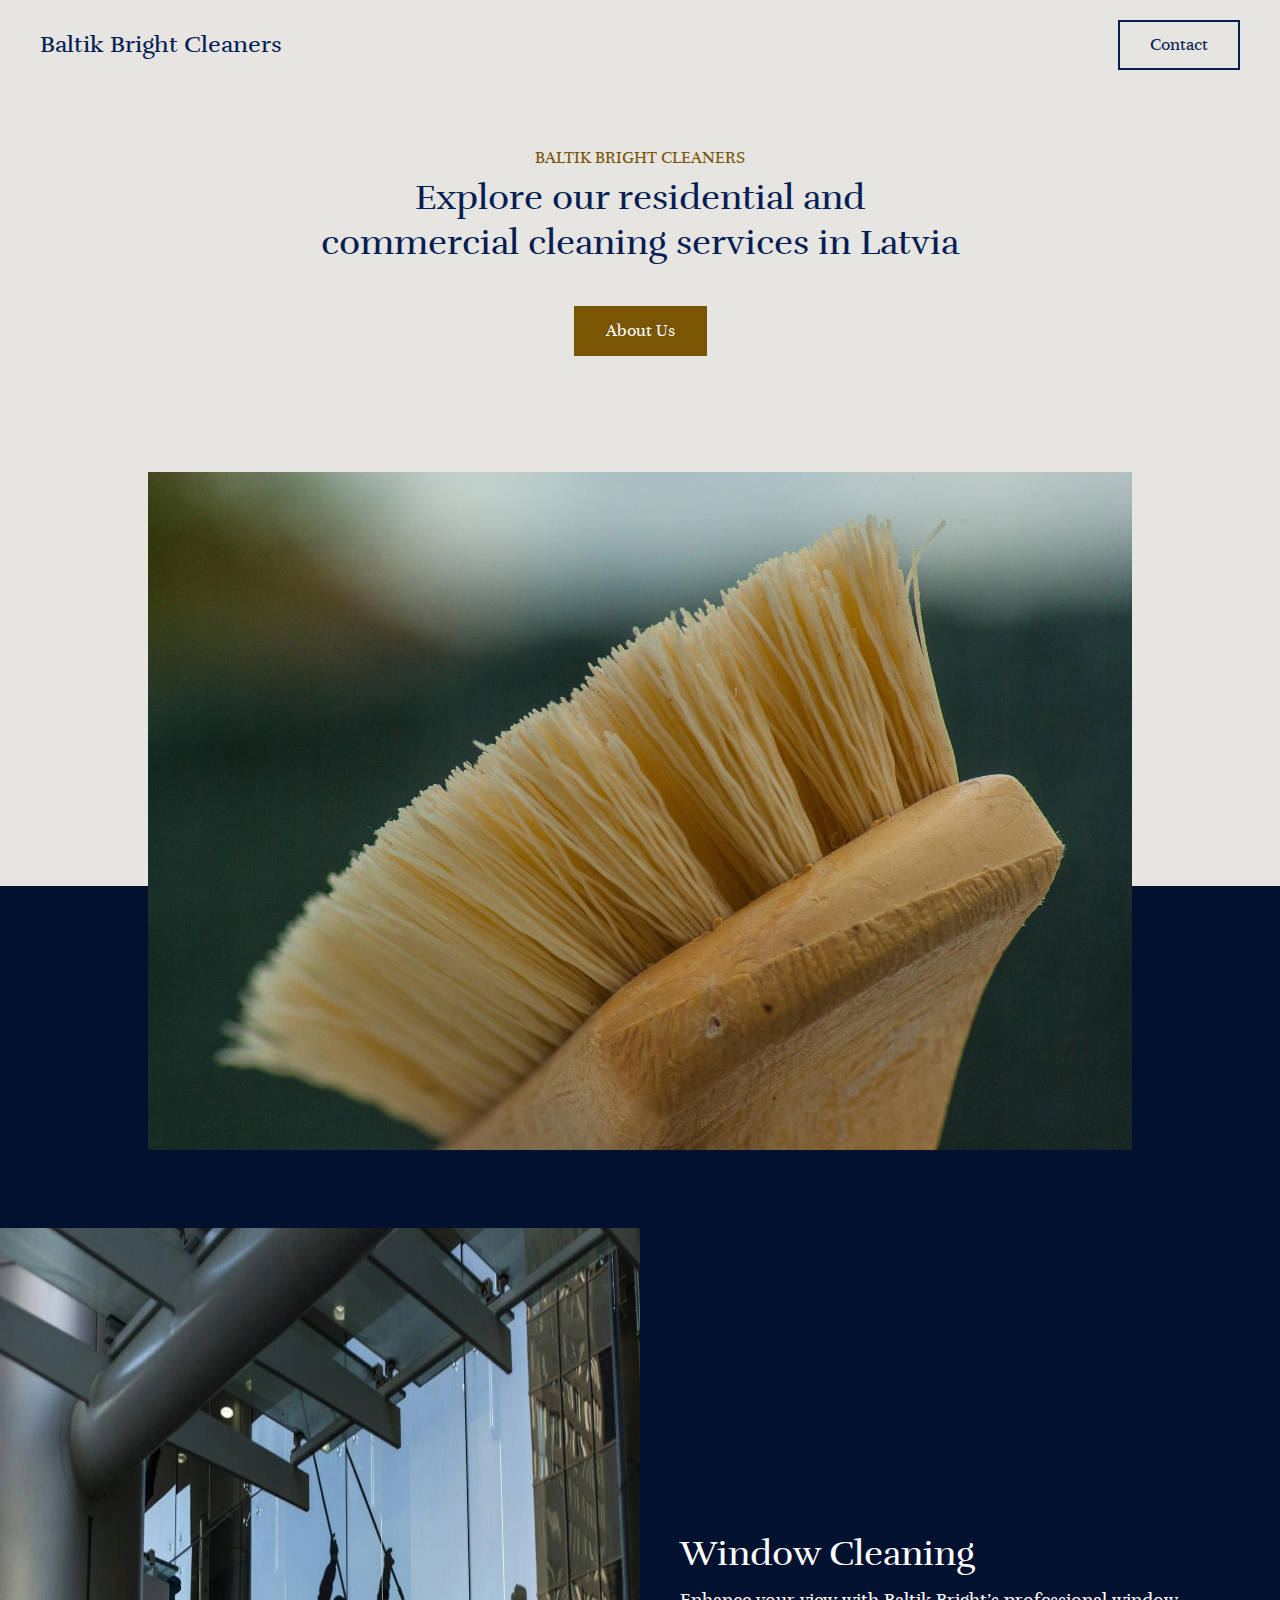
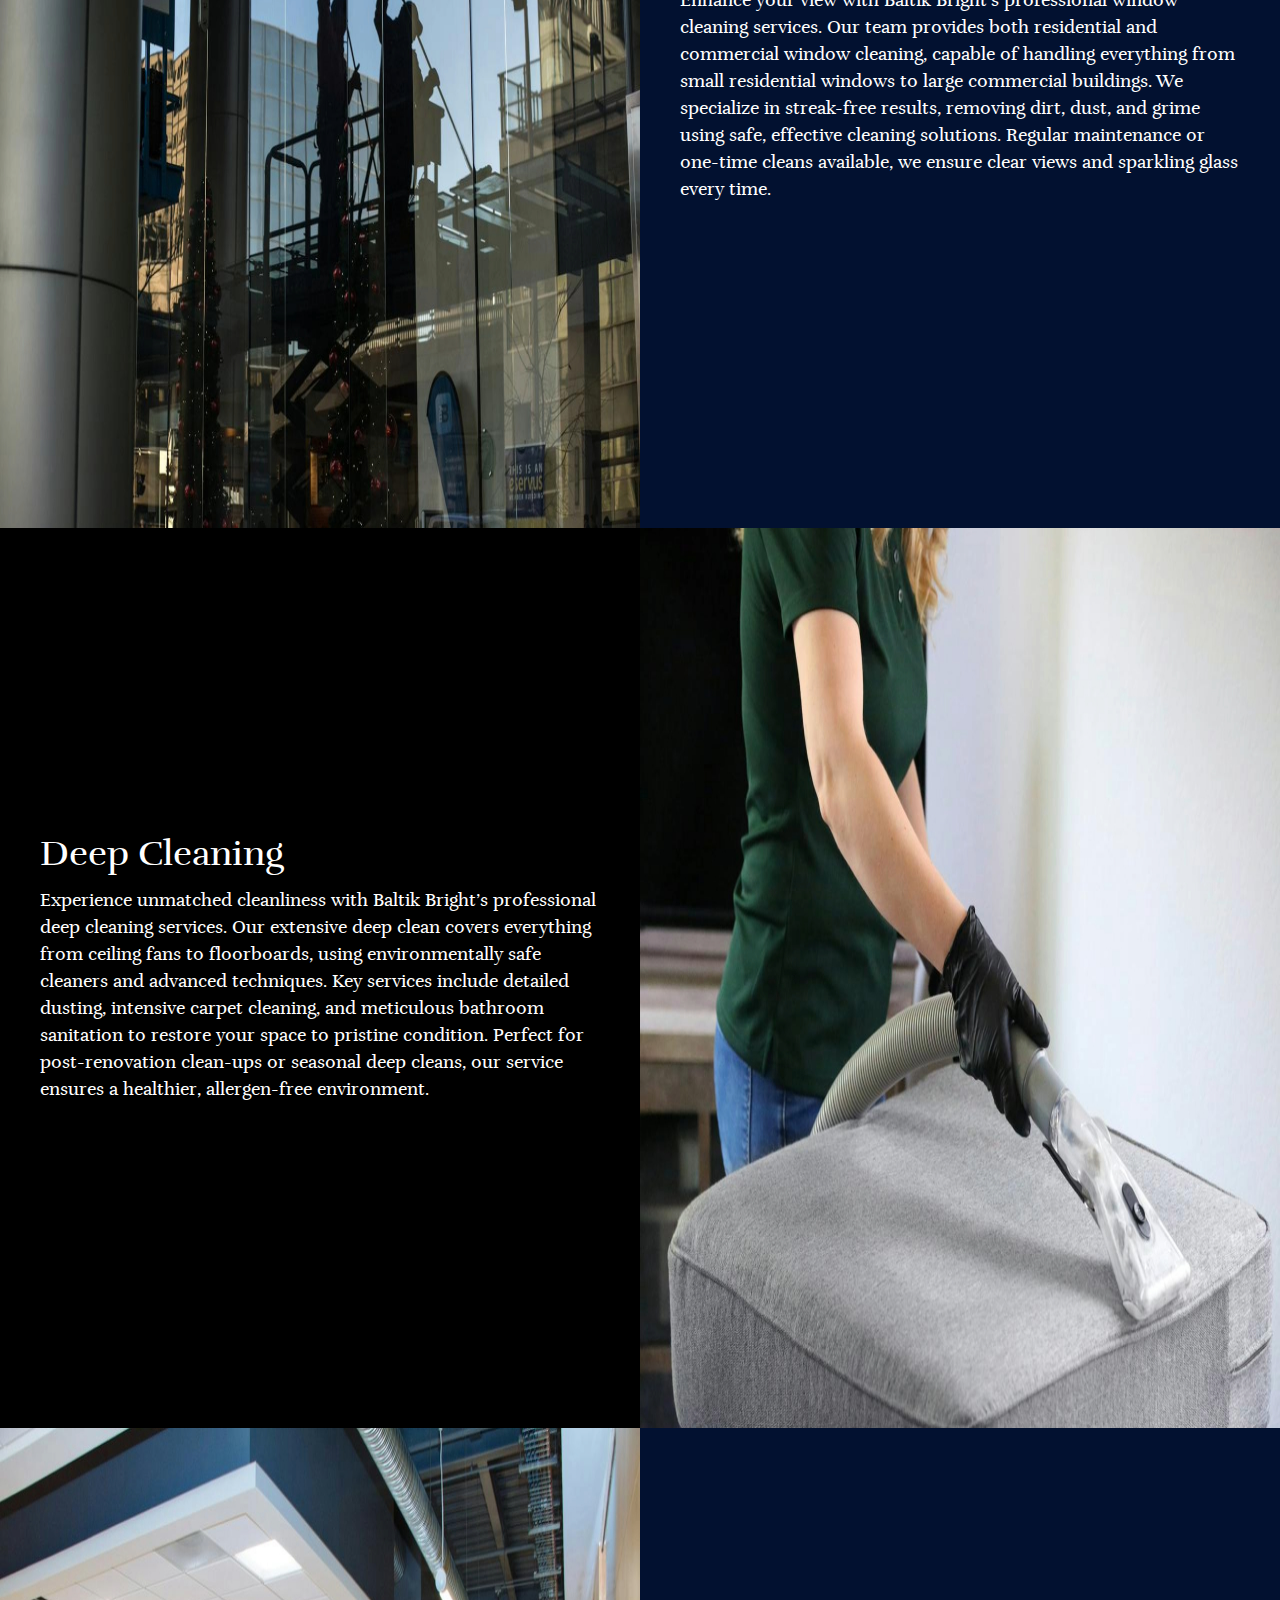
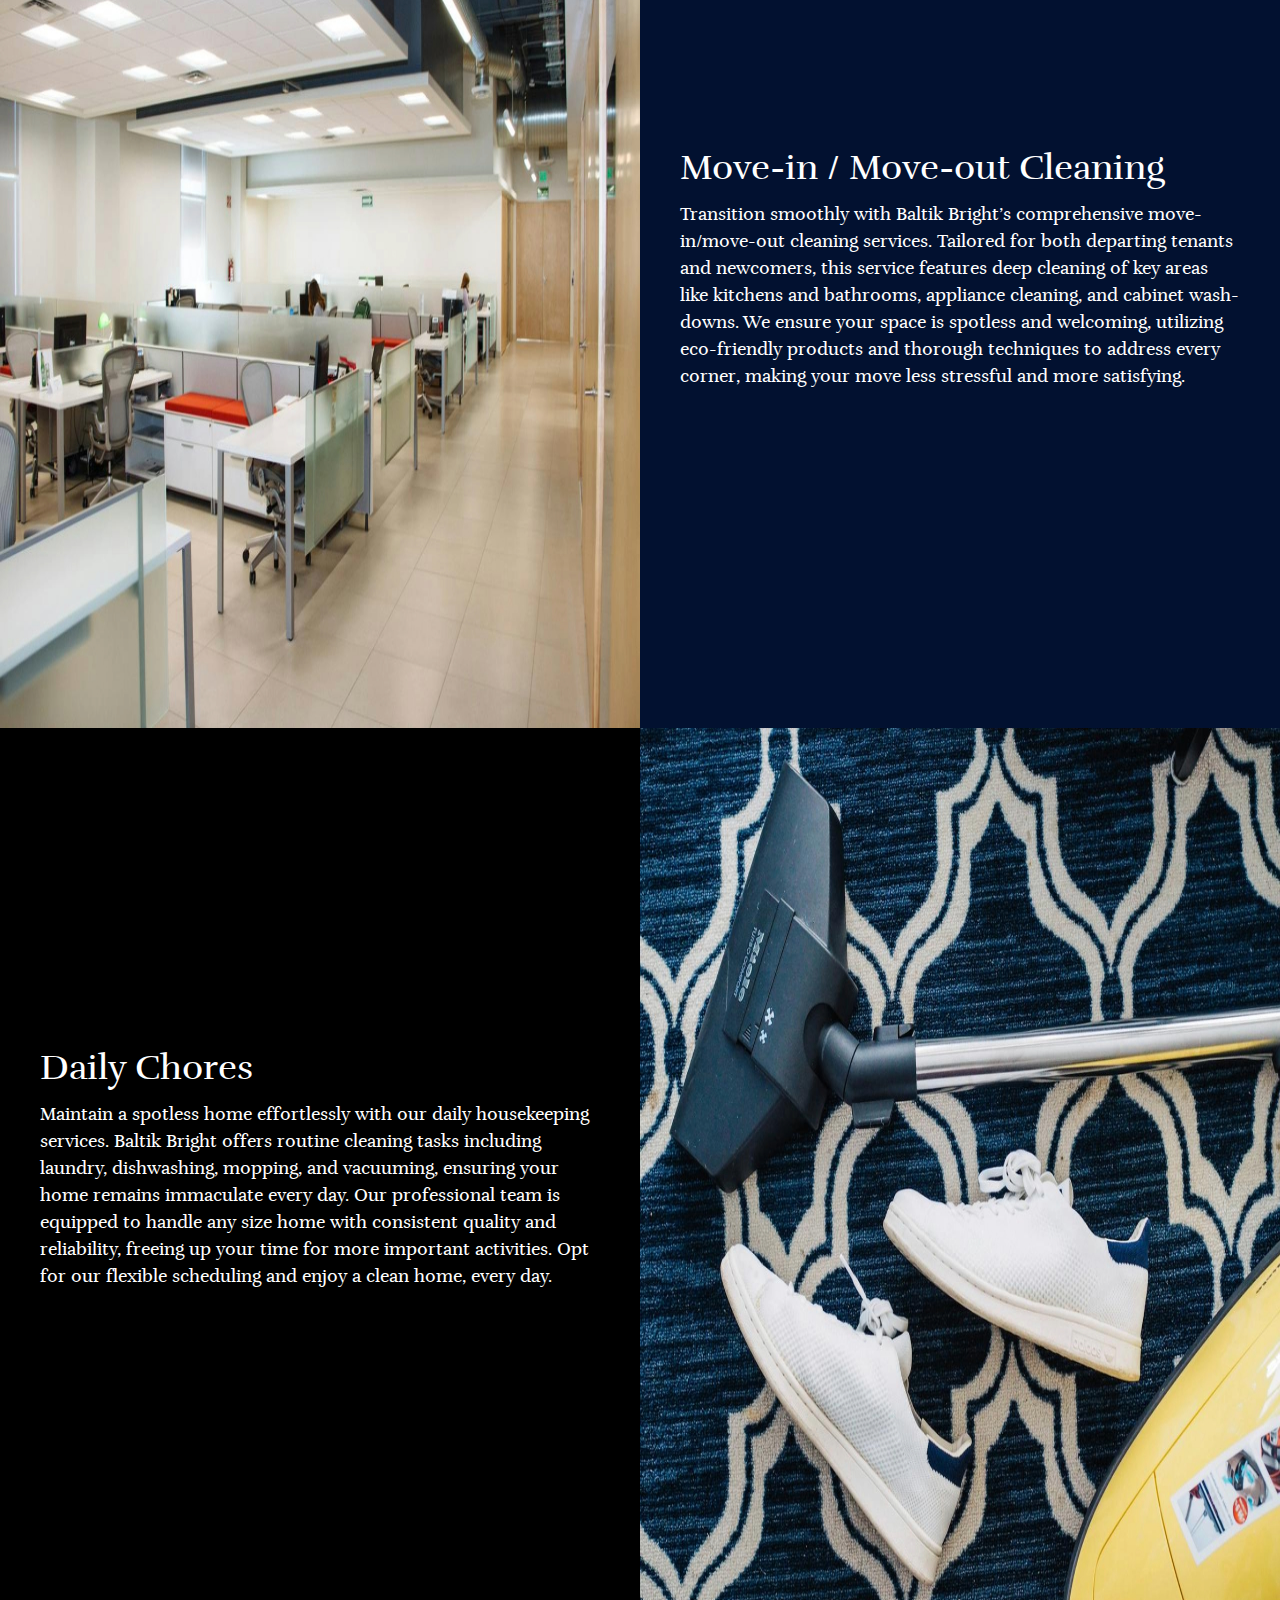
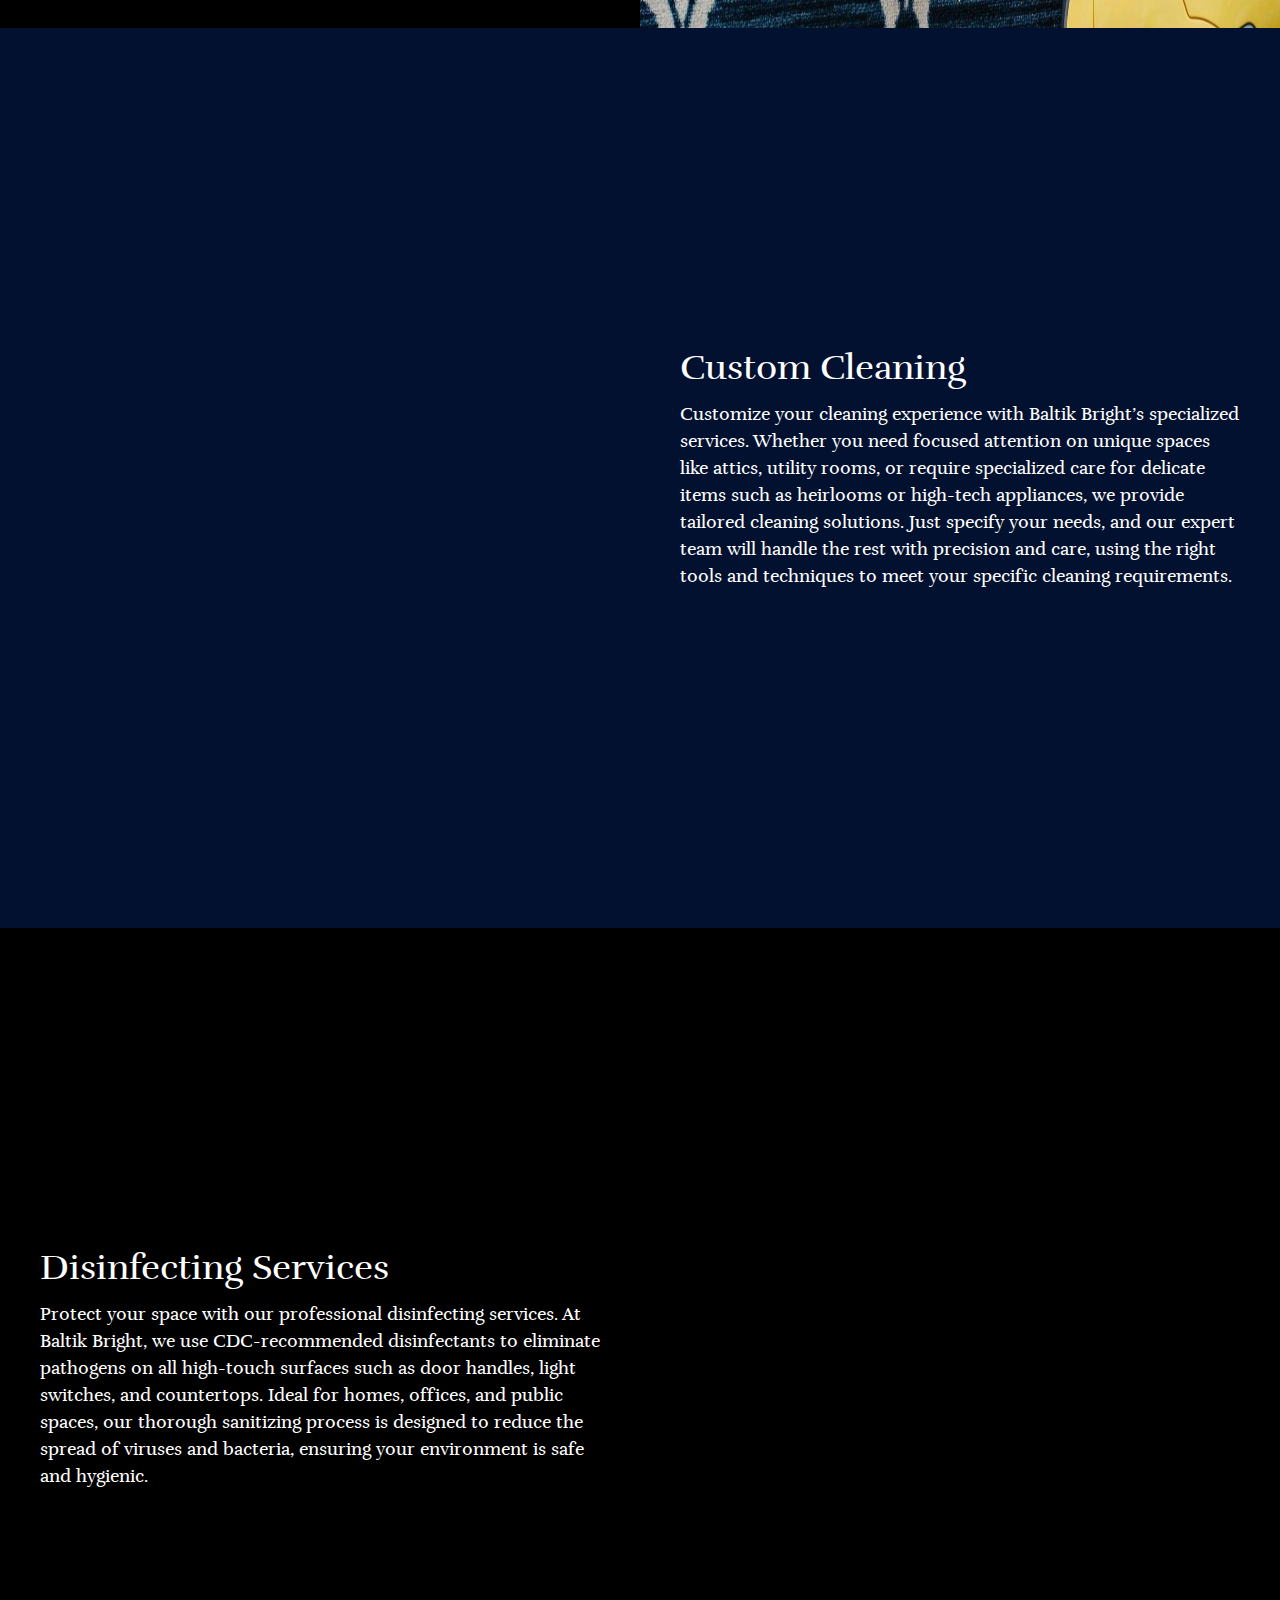
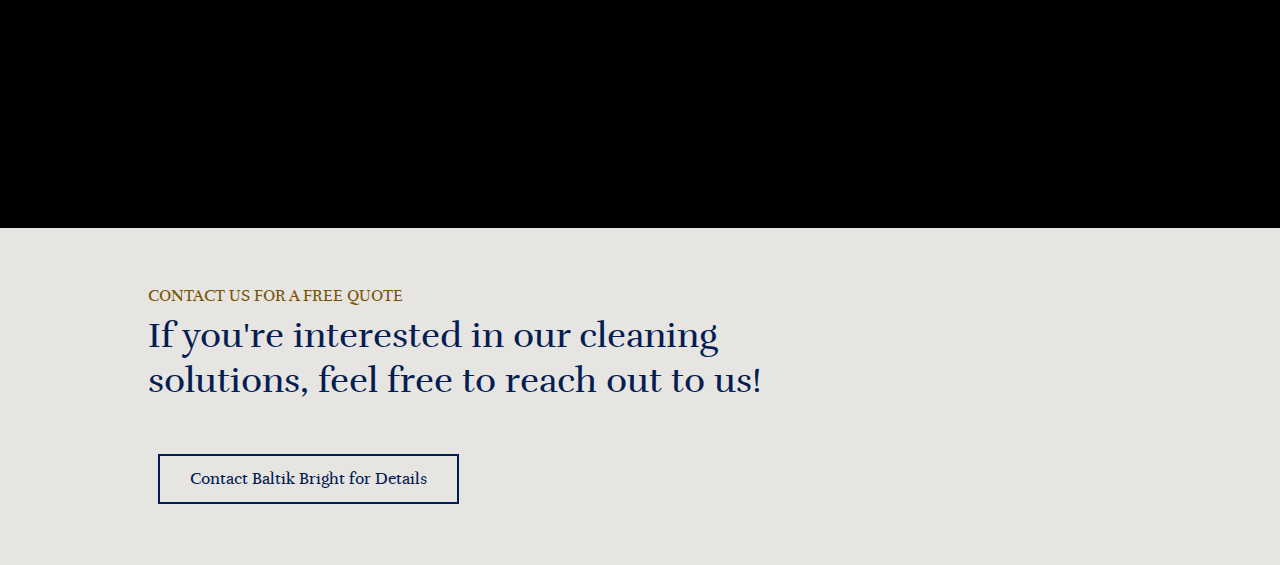
==== commit 8d6e85ec: "b" ====
--- a/index.html
+++ b/index.html
@@ -60,6 +60,7 @@
                   </h1>
                   <img class="testing"
                   alt="Up-close of bristles on a wooden brush"
+                  loading="lazy"
                   src="./assets/img/brush-1600.webp"
                   sizes="(max-width: 375px) 275vw, (max-width: 640px) 540vw, (max-width: 768px) 670vw, (max-width: 1024px) 925vw, (max-width: 1366px) 975vw, 975px"
                   srcset="
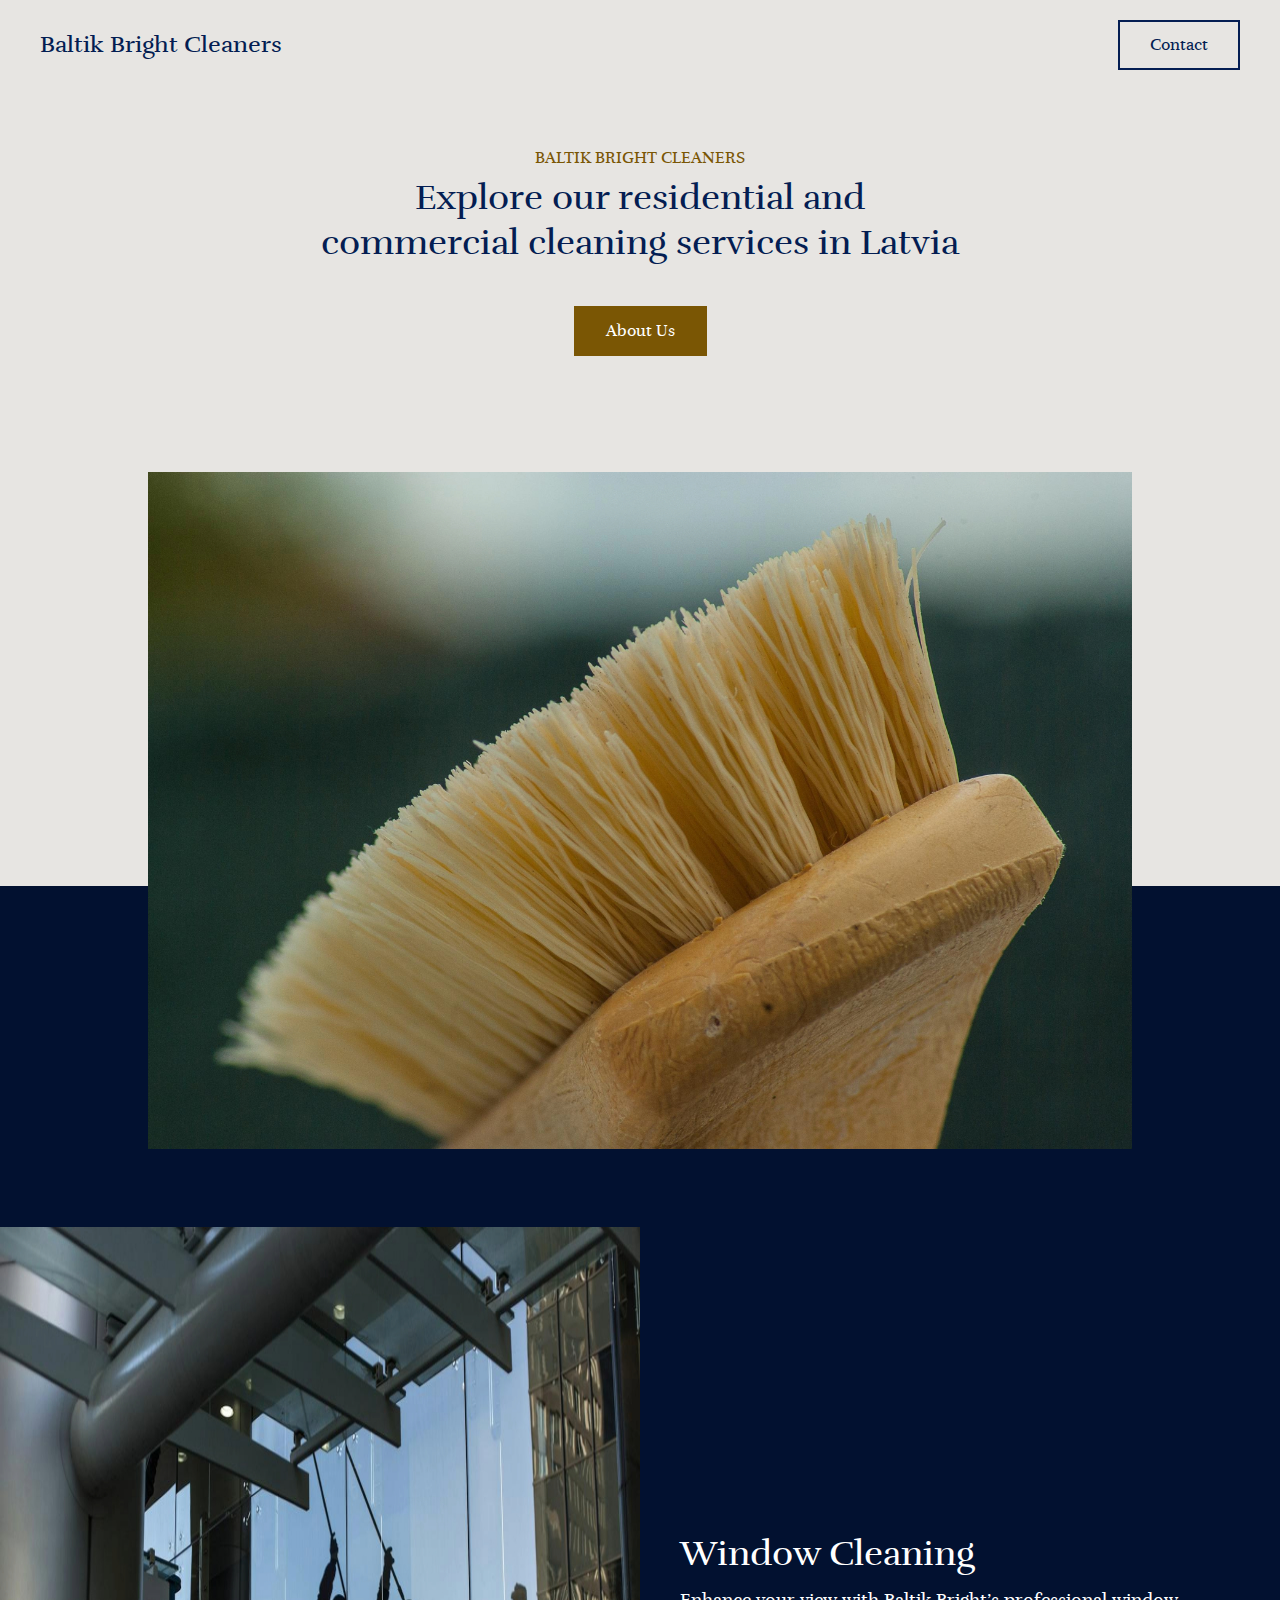
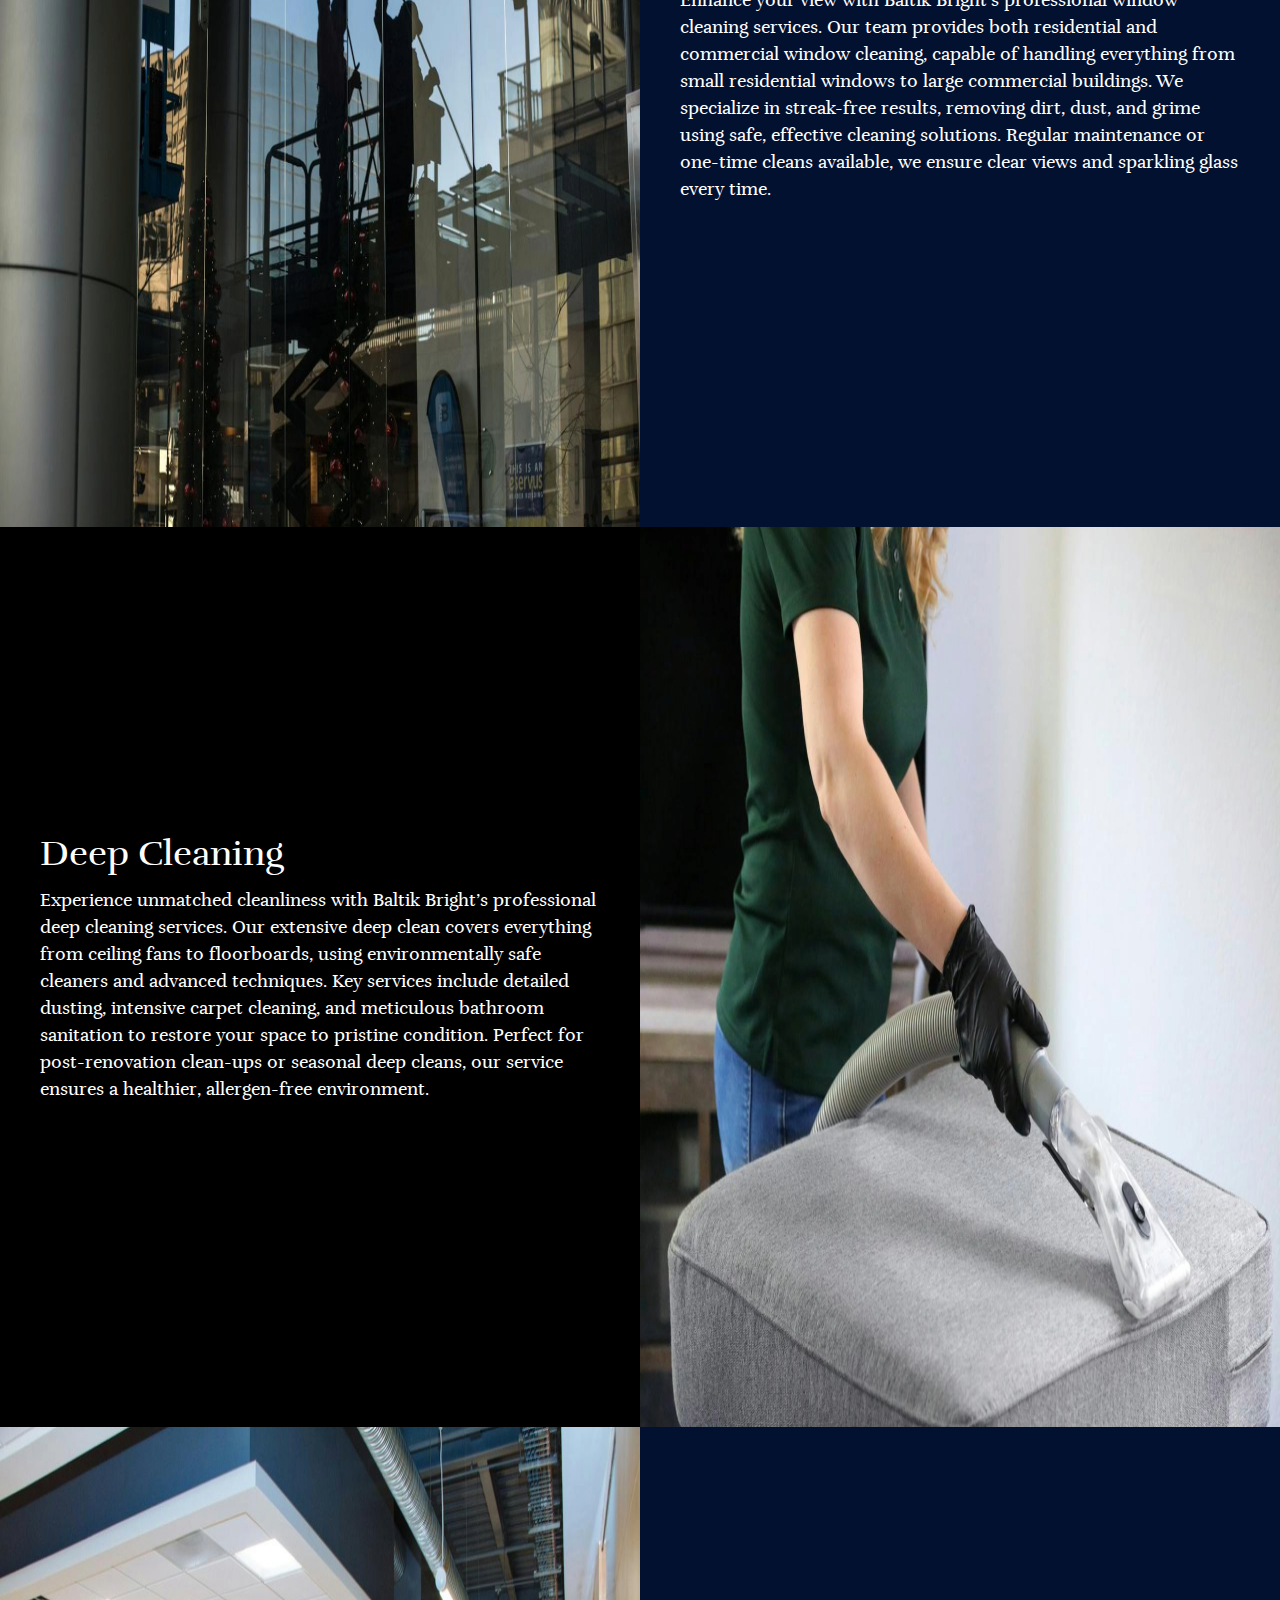
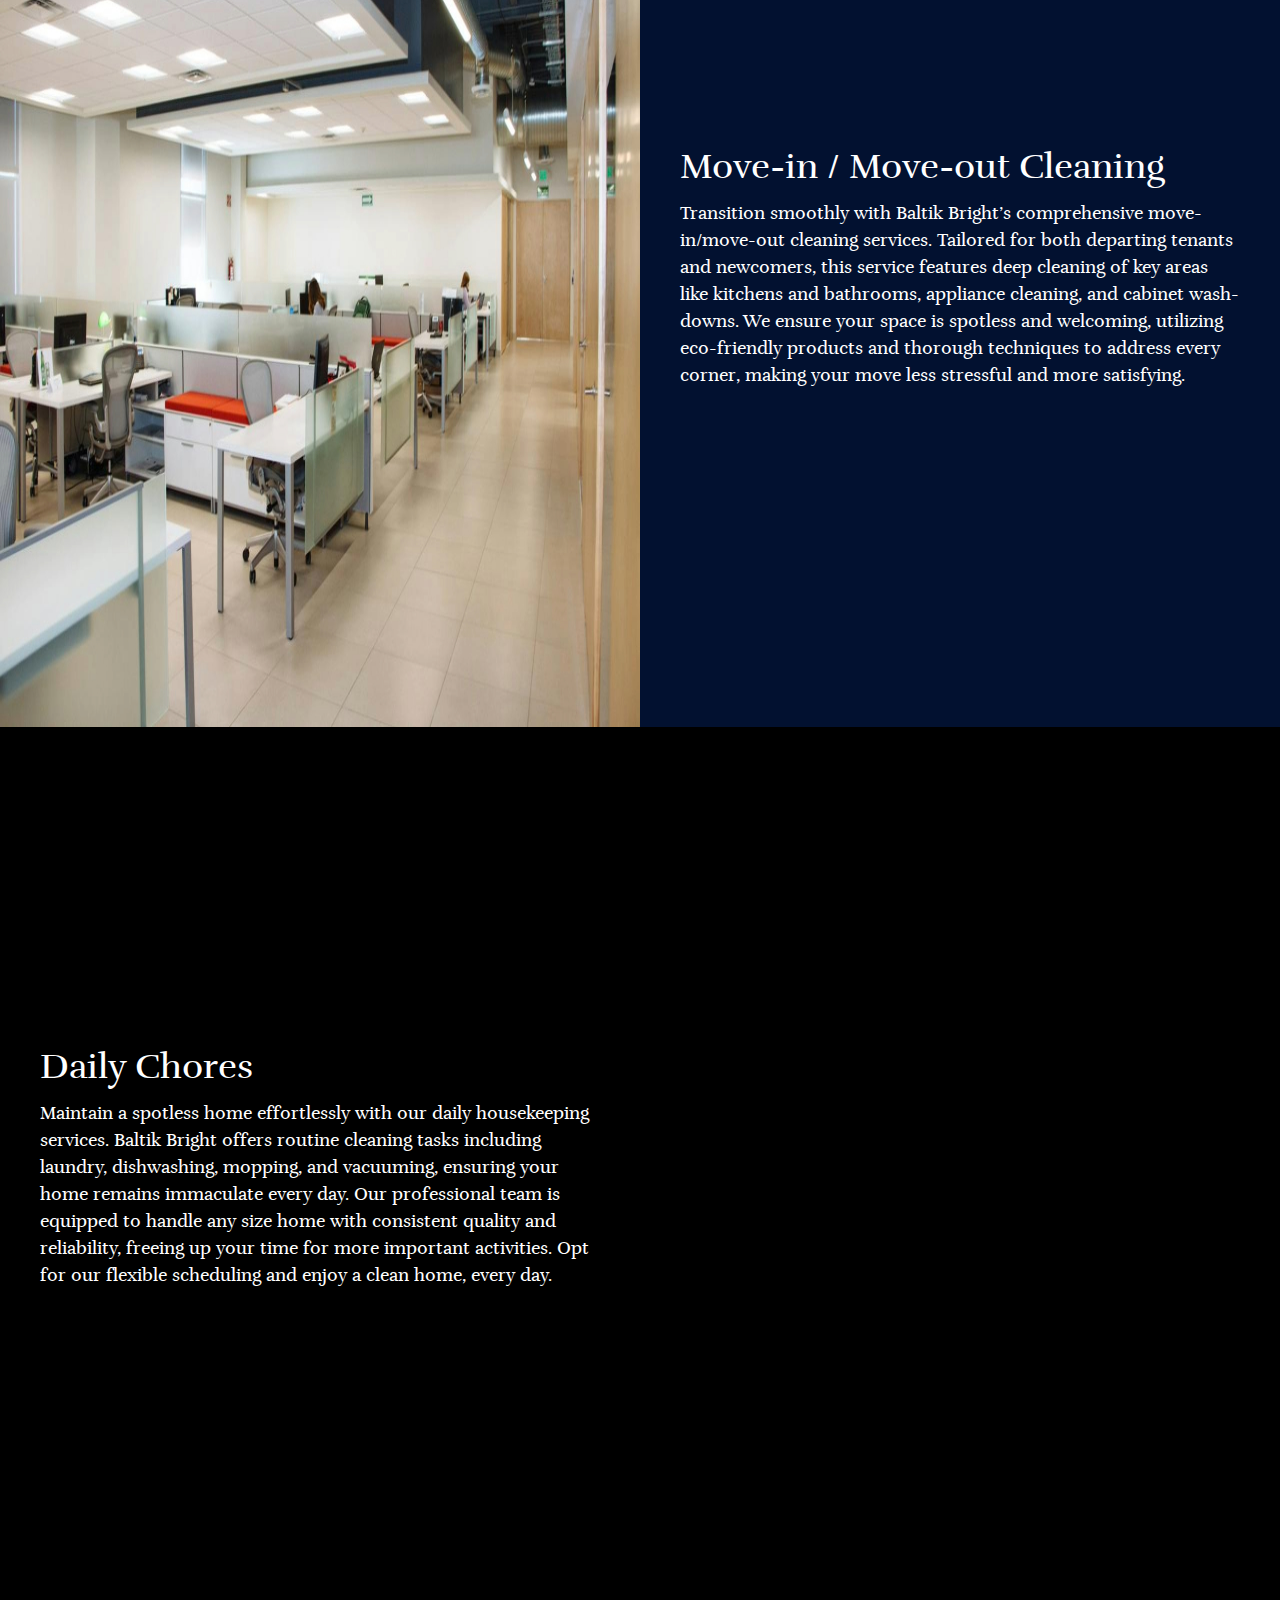
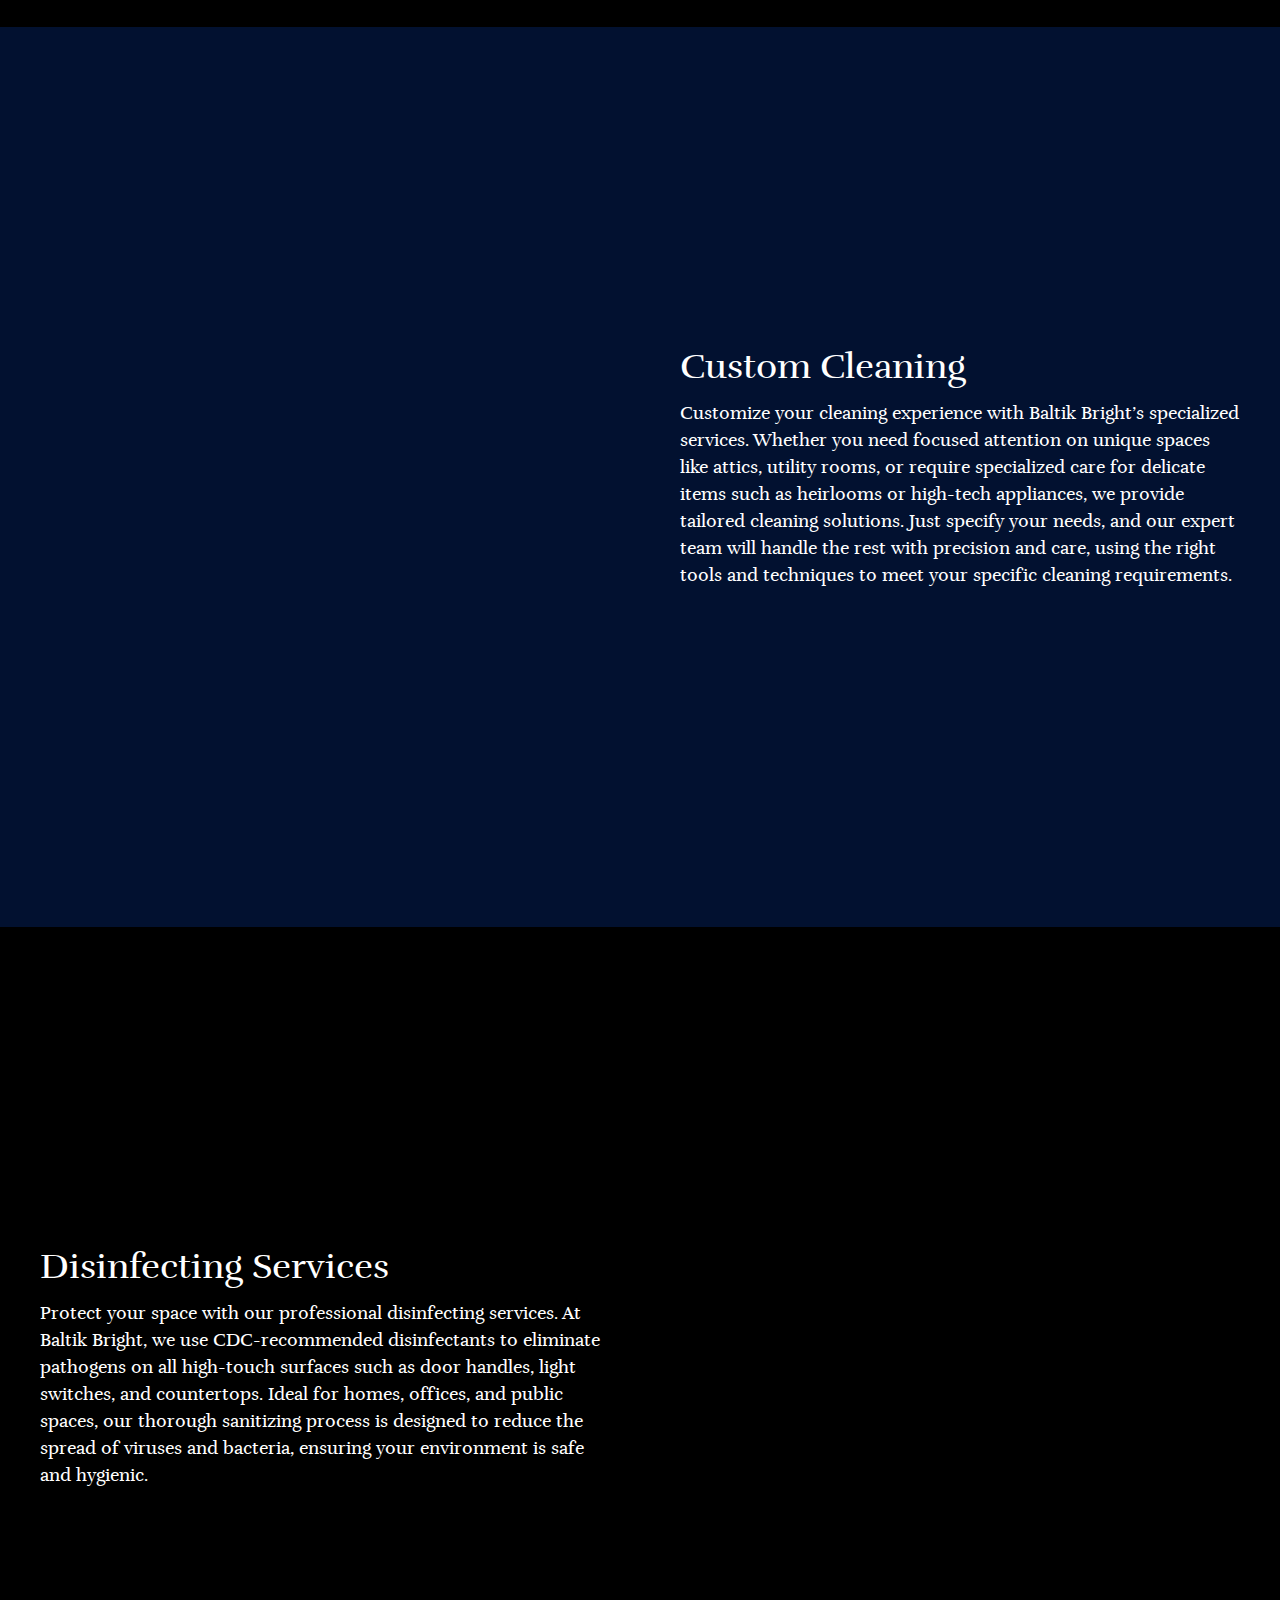
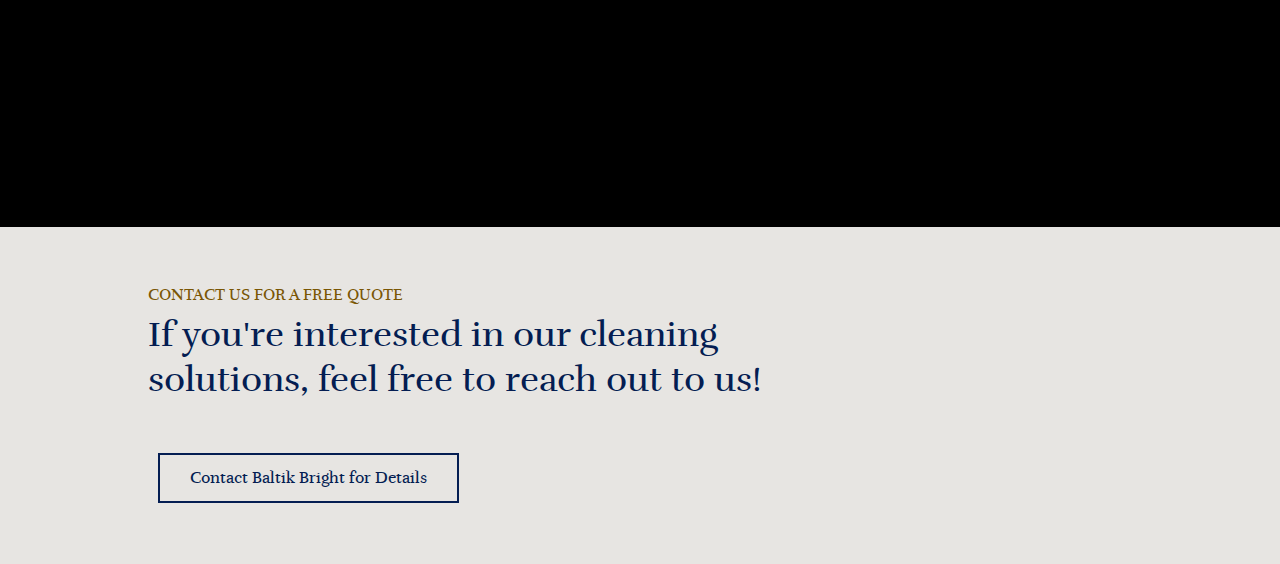
==== commit a2de3e17: "c" ====
--- a/index.html
+++ b/index.html
@@ -63,6 +63,8 @@
                   loading="lazy"
                   src="./assets/img/brush-1600.webp"
                   sizes="(max-width: 375px) 275vw, (max-width: 640px) 540vw, (max-width: 768px) 670vw, (max-width: 1024px) 925vw, (max-width: 1366px) 975vw, 975px"
+                  height="775px"
+                  width="985px"
                   srcset="
                   ./assets/img/brush-375.webp 375w,
                   ./assets/img/brush-640.webp 640w,
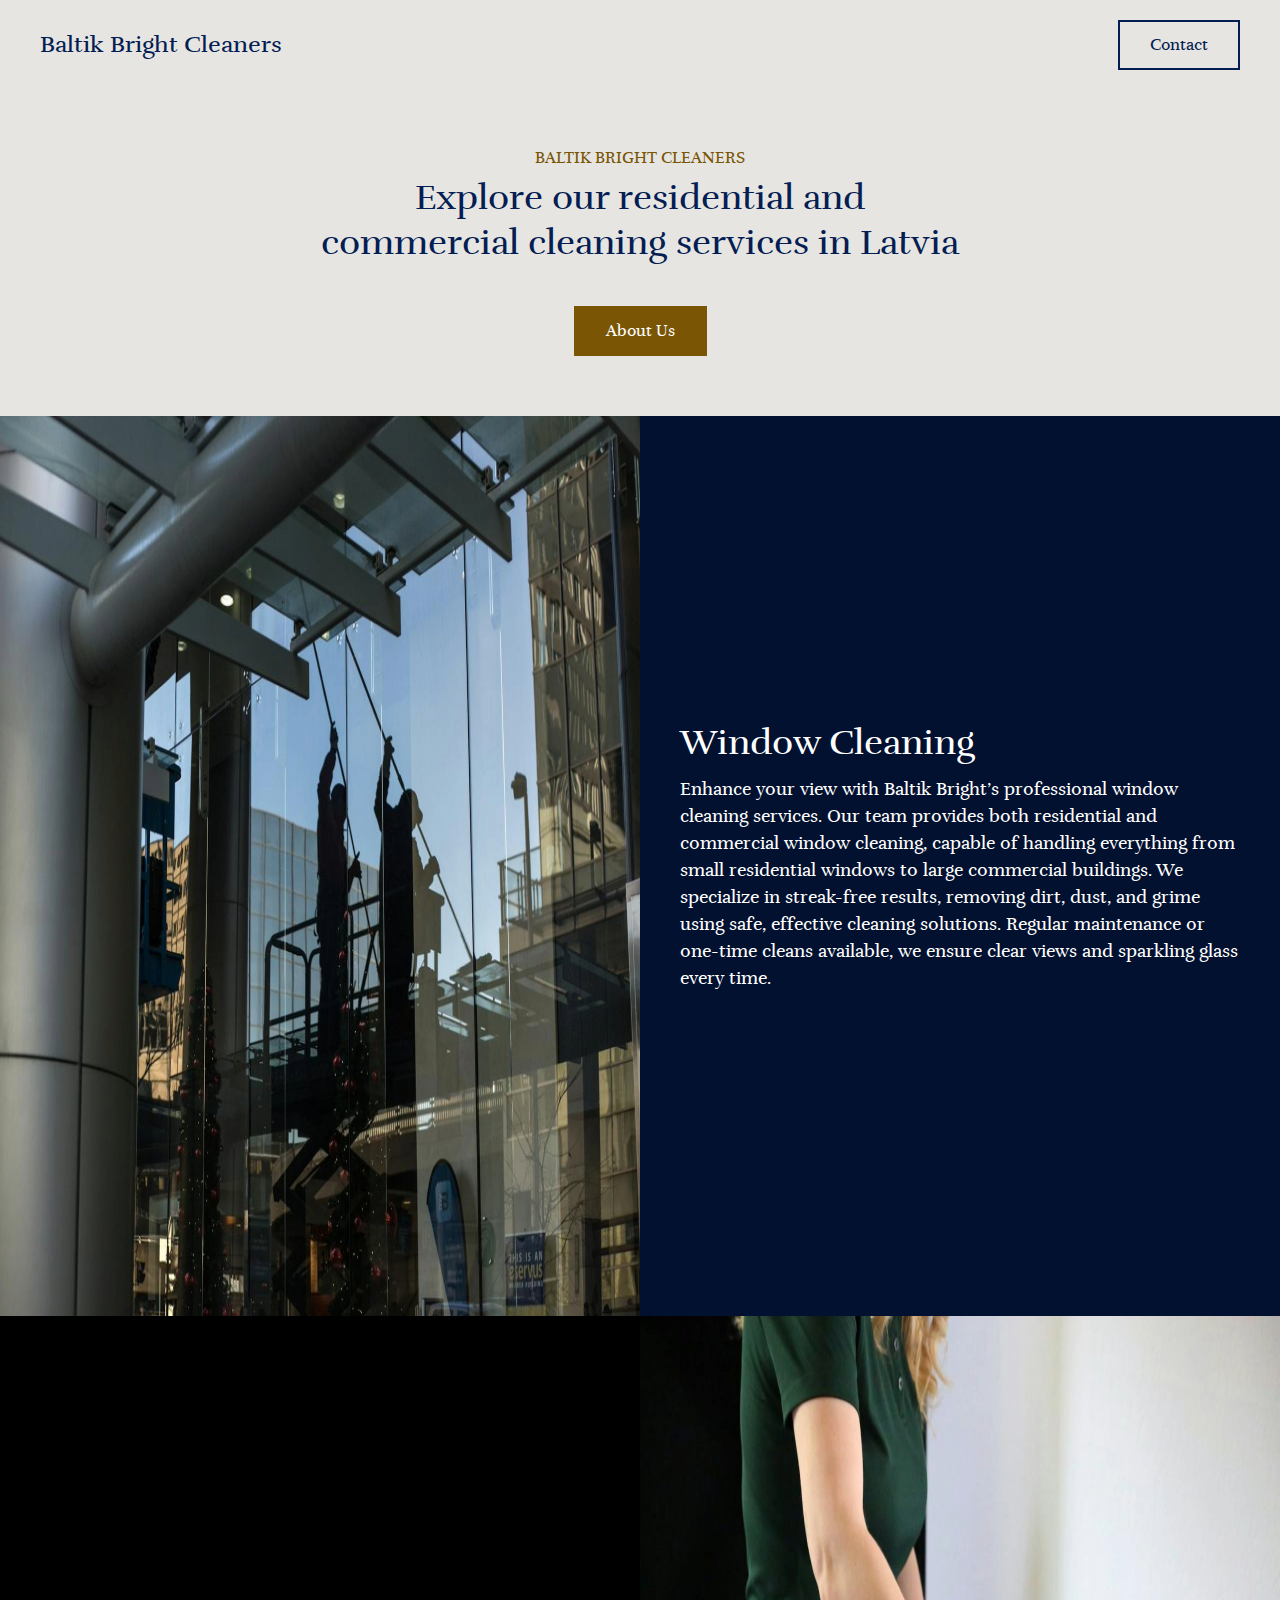
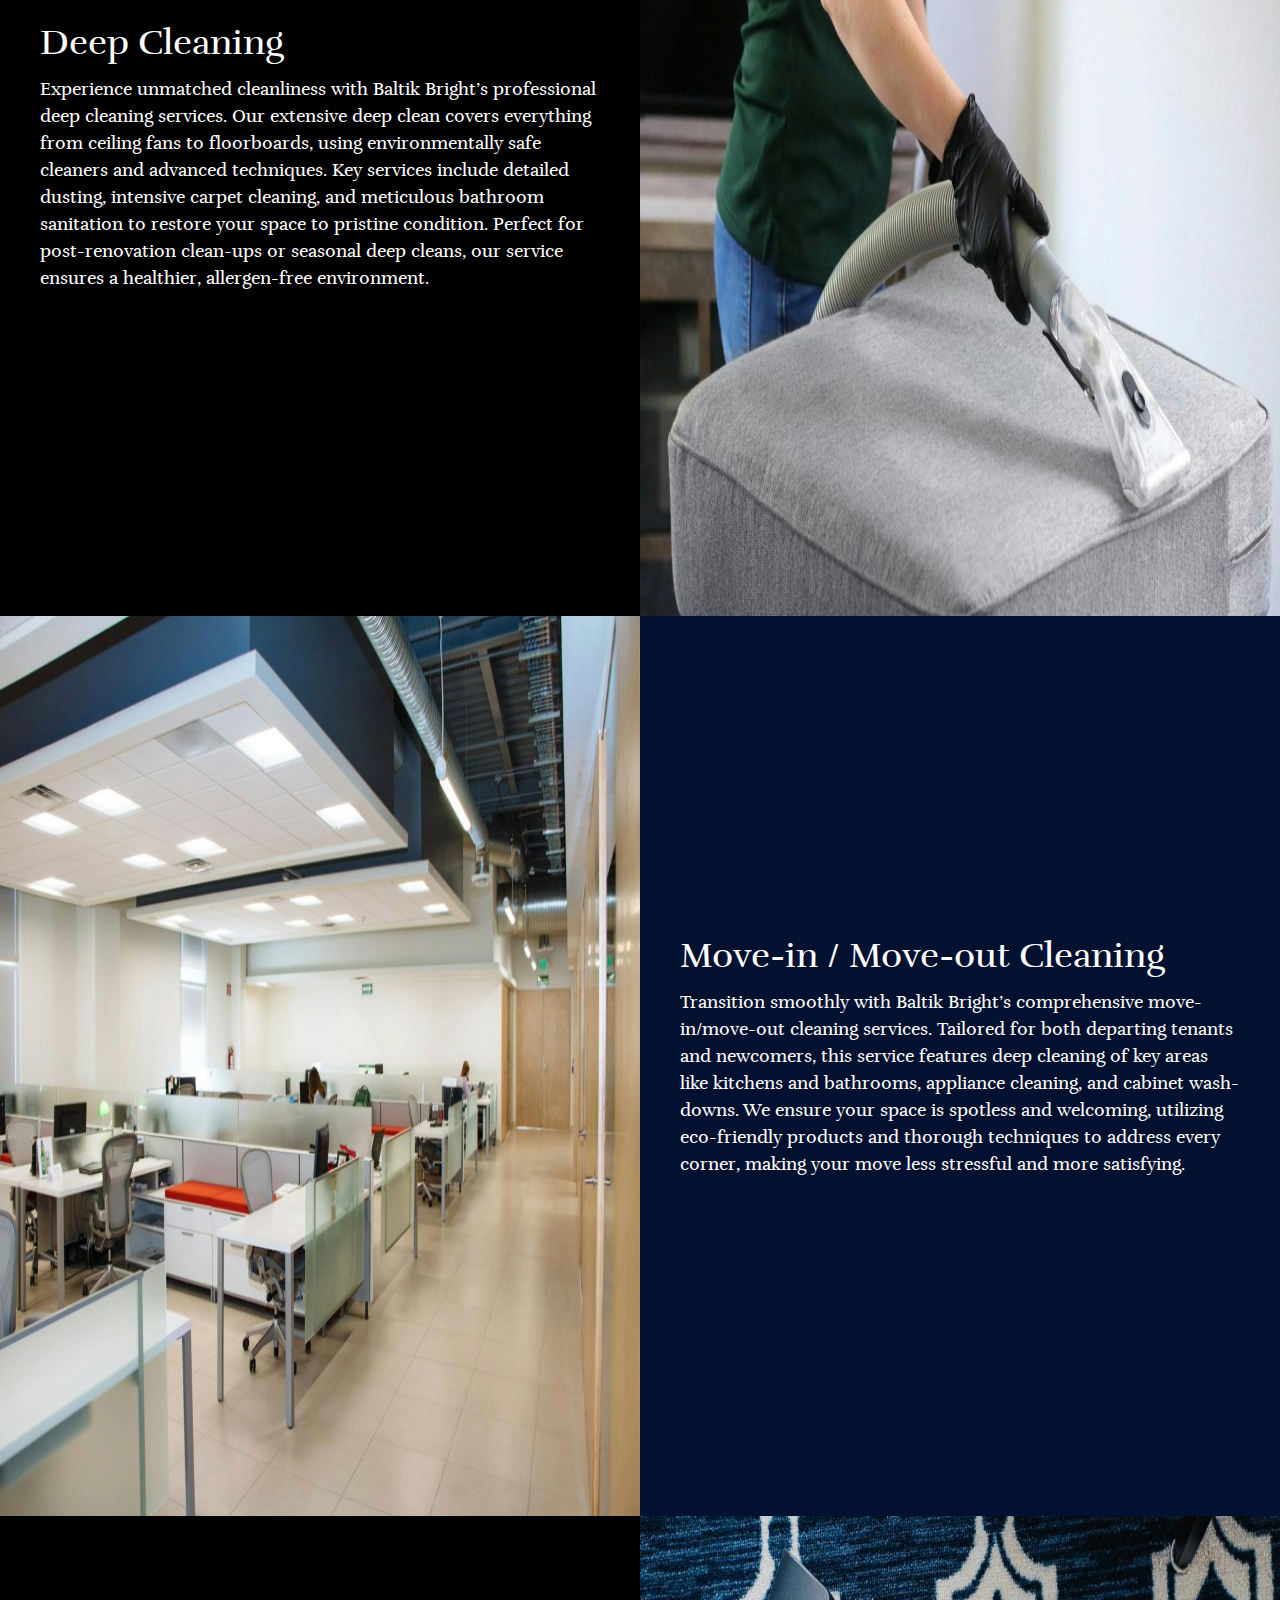
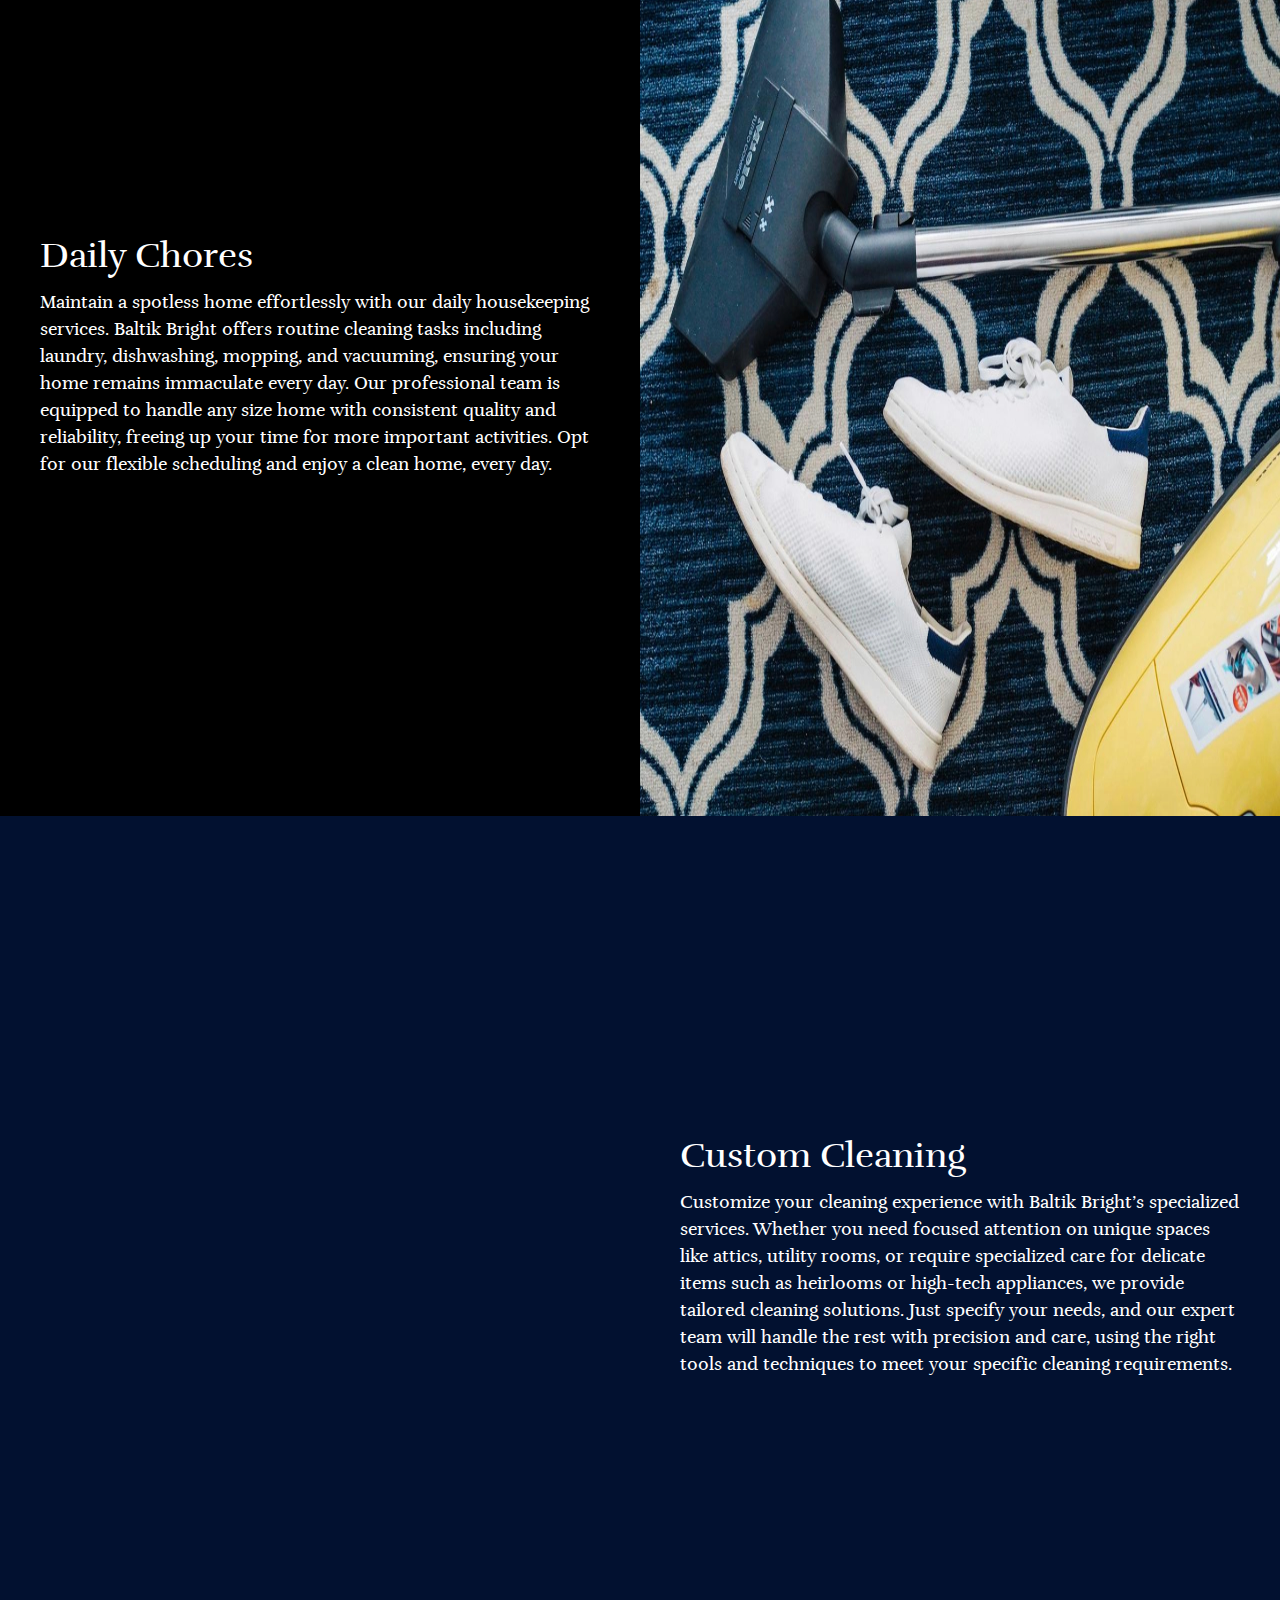
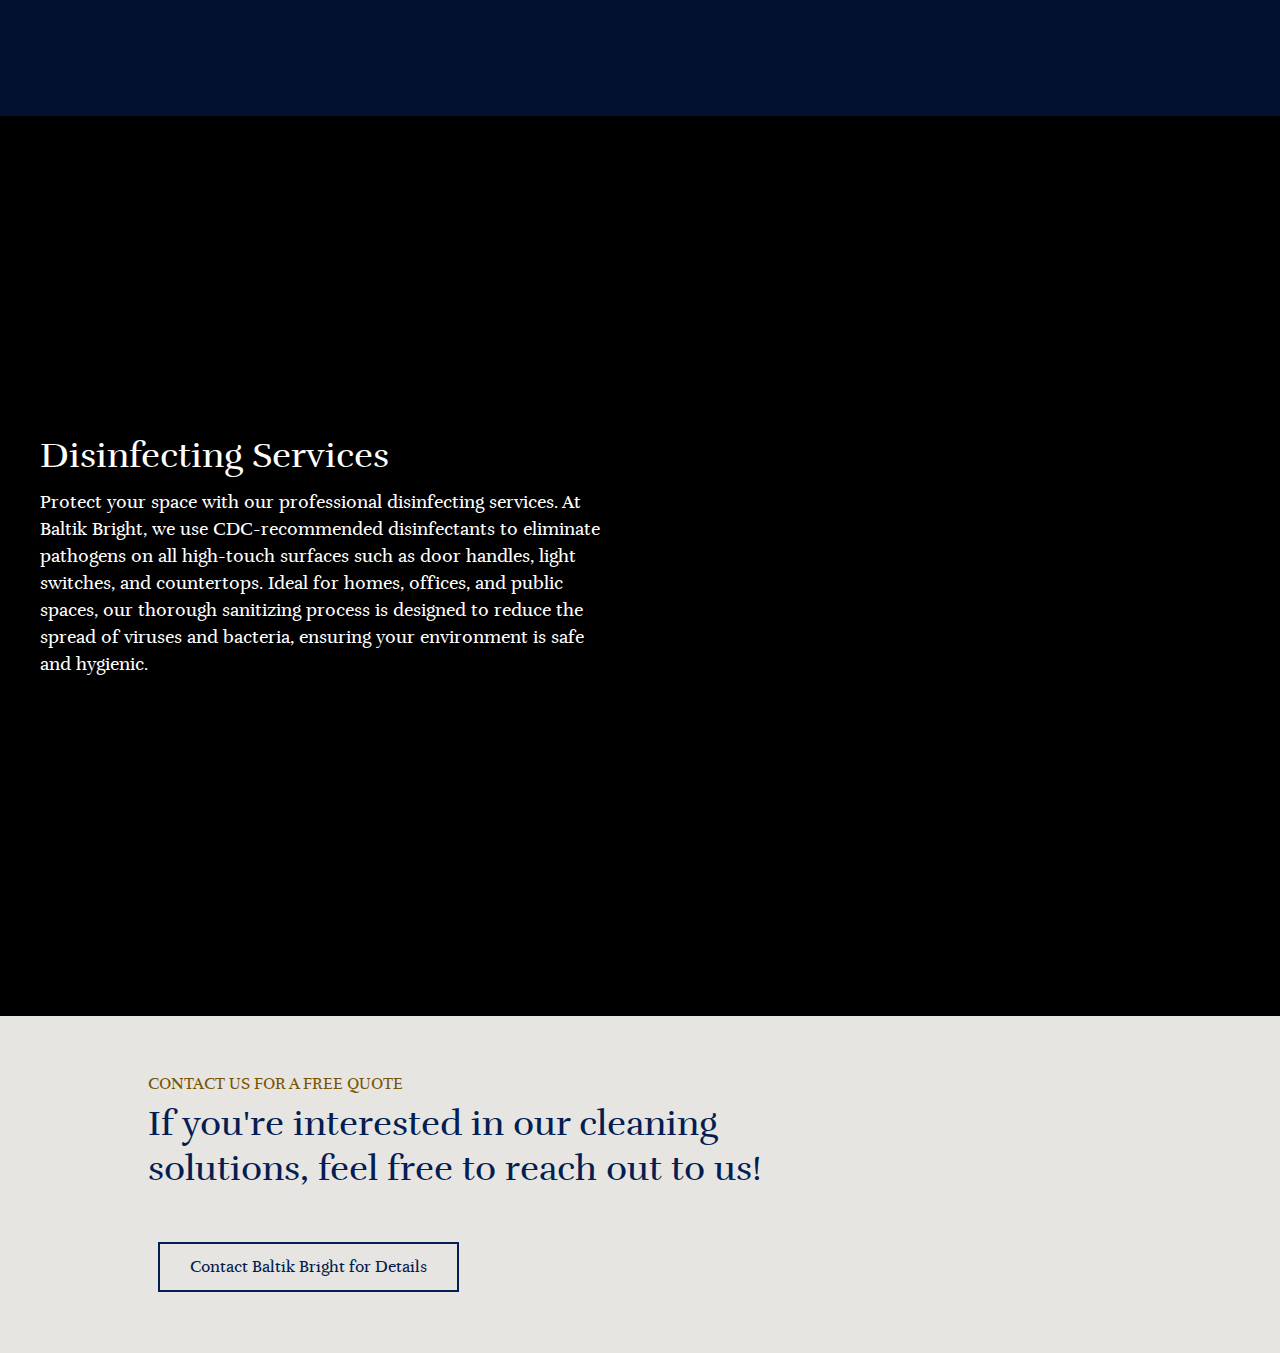
==== commit 42d4407b: "this image is too much work" ====
--- a/index.html
+++ b/index.html
@@ -45,7 +45,7 @@
     </section>
   </div>
   <div id="sb-page-structure">
-    <section id="home" class="sb-section sb-section-opt-light has-background option-section-hero option-width-8col option-order-title-subtitle-text-cta-image option-align-center option-section-background-overlay-30-bottom option-section-background-hide option-imagesize-lg option-image-width-12col option-imagecrop-rectangle-landscape-half">
+    <section id="home" class="sb-section sb-section-opt-light has-background option-section-hero option-width-8col option-order-title-subtitle-text-cta-image option-align-center option-section-background-hide option-imagesize-lg option-image-width-12col option-imagecrop-rectangle-landscape-half">
       <div class="sb-background baltik-bg"></div>
       <div class="container sb-container-fixed sb-container">
         <div class="row sb-row sb-row-opt-padding-top-large sb-row-opt-padding-bottom-large sb-row-opt-center">
@@ -58,22 +58,6 @@
                   <h1 class="sb-section-subtitle option-width sb-text-image-vertical__content-subtitle aos-init aos-animate">
                     Explore our residential and commercial cleaning services in Latvia
                   </h1>
-                  <img class="testing"
-                  alt="Up-close of bristles on a wooden brush"
-                  loading="lazy"
-                  src="./assets/img/brush-1600.webp"
-                  sizes="(max-width: 375px) 275vw, (max-width: 640px) 540vw, (max-width: 768px) 670vw, (max-width: 1024px) 925vw, (max-width: 1366px) 975vw, 975px"
-                  height="775px"
-                  width="985px"
-                  srcset="
-                  ./assets/img/brush-375.webp 375w,
-                  ./assets/img/brush-640.webp 640w,
-                  ./assets/img/brush-768.webp 768w,
-                  ./assets/img/brush-1024.webp 1024w,
-                  ./assets/img/brush-1366.webp 1366w,
-                  ./assets/img/brush-1600.webp 1600w
-                  ">
-                  </img>
 
                   <div class="sb-text-image-vertical__content-cta">
                     <div class="sb-cta-wrapper sb-section-alignable ">
